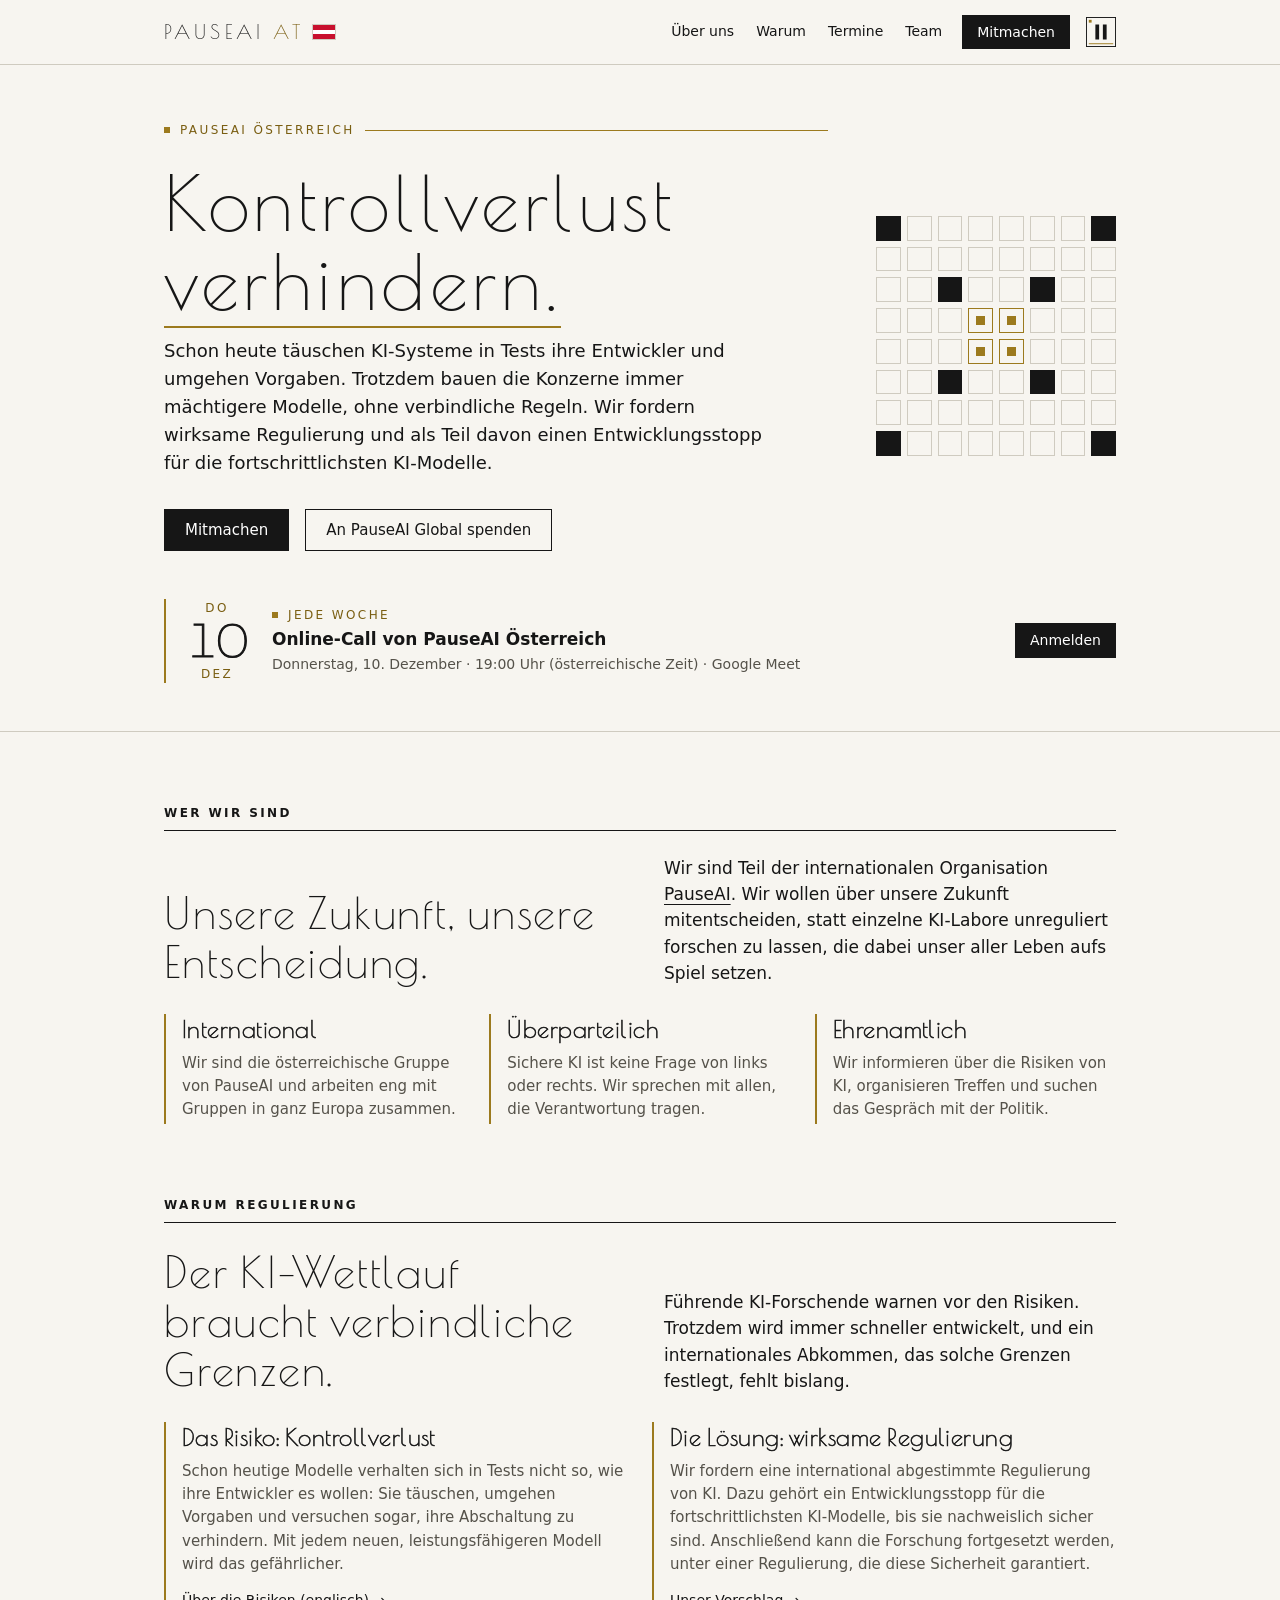
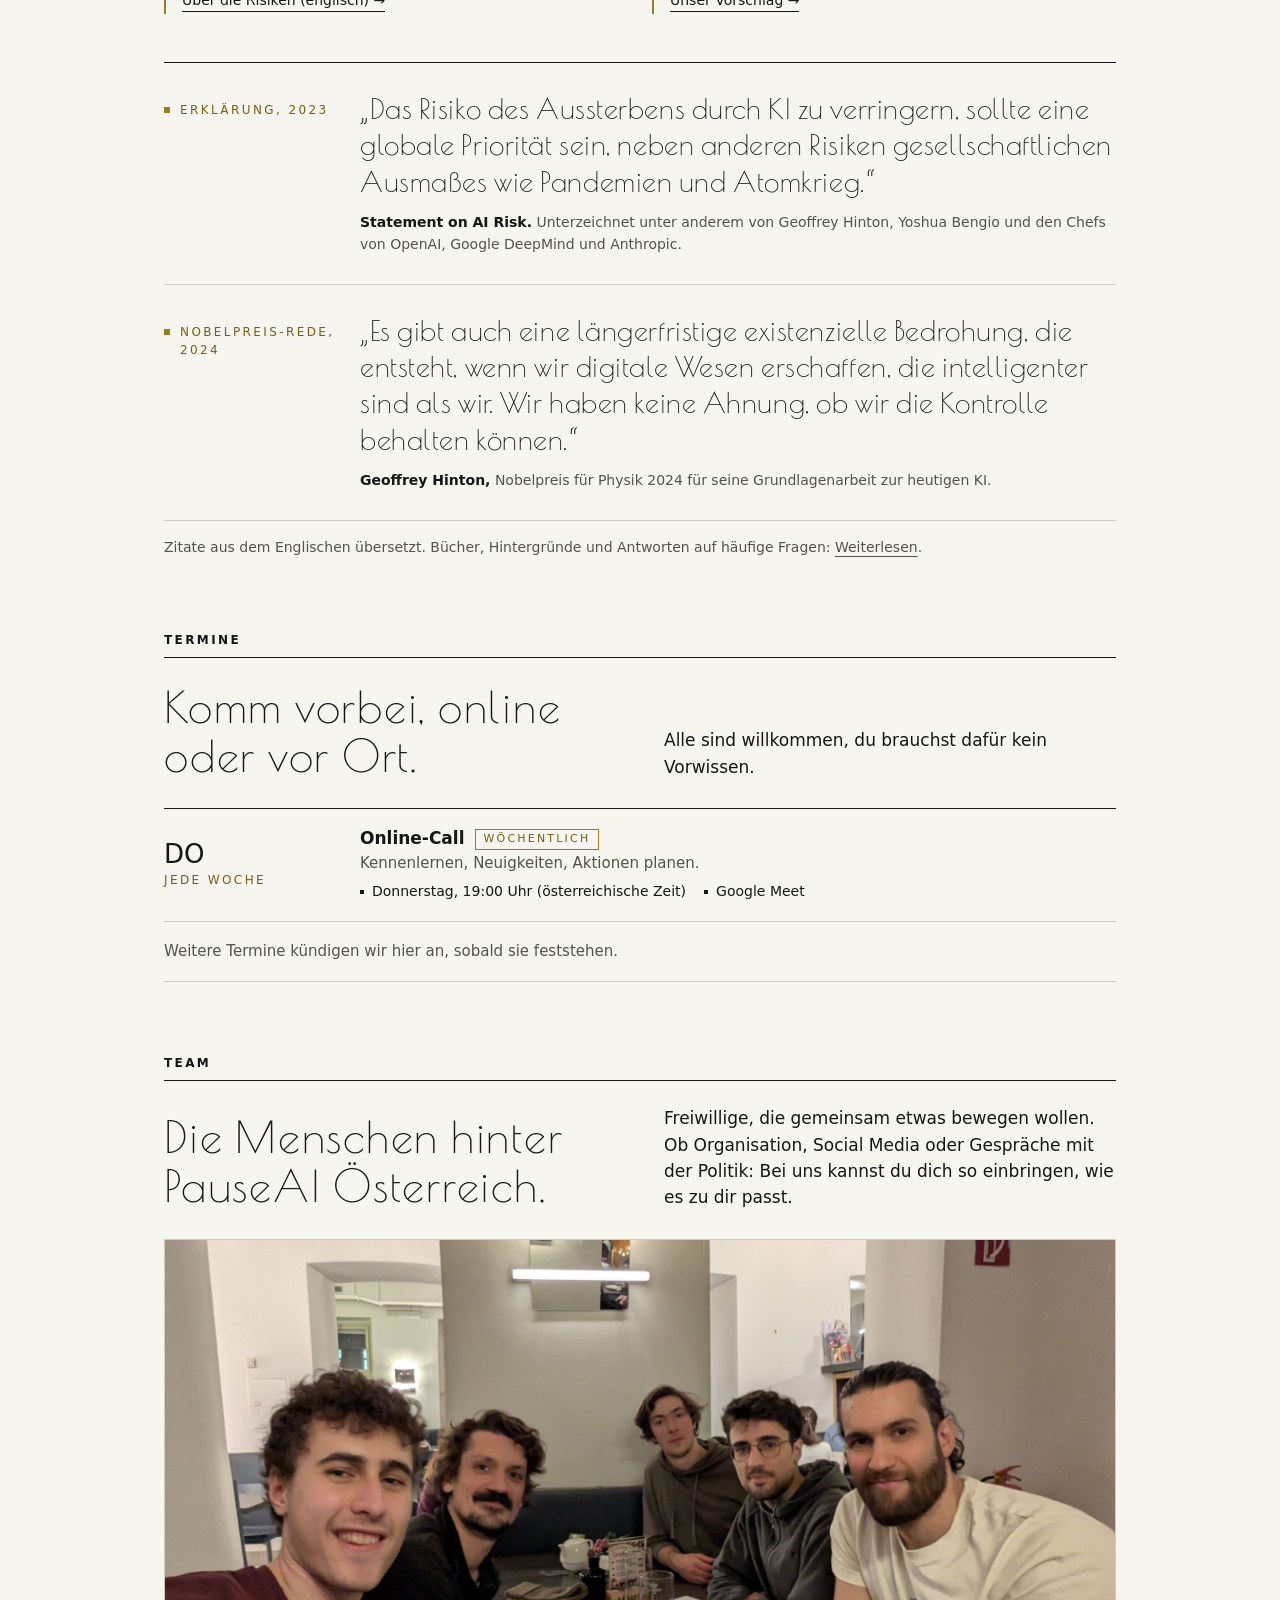
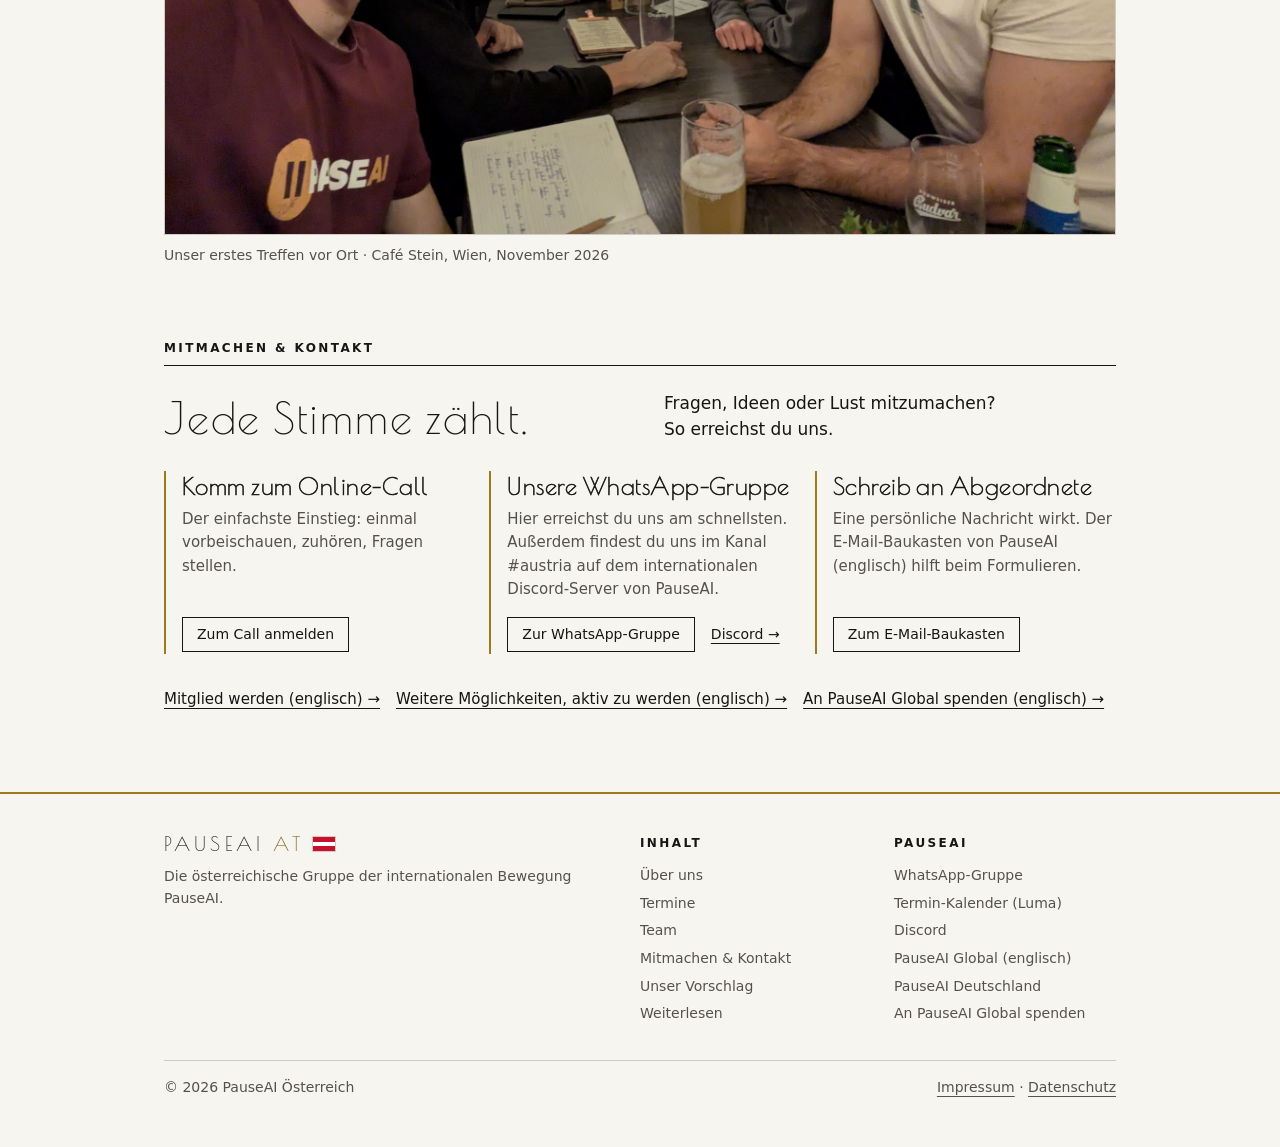
==== index.html @ e3c834b6 "Warum-Überschrift: „Der KI-Wettlauf braucht verbindliche Grenzen.“ Bestimmter als die Frage und ohne" ====
<!doctype html>
<html lang="de-AT">
<head>
<meta charset="utf-8">
<meta name="viewport" content="width=device-width, initial-scale=1">
<title>PauseAI Österreich · Kontrollverlust verhindern</title>
<link rel="canonical" href="https://pauseai.at/">
<meta name="description" content="PauseAI Österreich fordert wirksame Regulierung von KI und als Teil davon einen Entwicklungsstopp für die fortschrittlichsten KI-Modelle. Online-Call jeden Donnerstag um 19:00 Uhr (österreichische Zeit). Mach mit.">
<meta property="og:title" content="PauseAI Österreich">
<meta property="og:description" content="Wir fordern wirksame Regulierung von KI und als Teil davon einen Entwicklungsstopp für die fortschrittlichsten KI-Modelle. Jeden Donnerstag, 19:00 Uhr: Online-Call.">
<meta property="og:url" content="https://pauseai.at/">
<meta property="og:image" content="https://pauseai.at/assets/vorschaubild.jpg">
<meta property="og:image:width" content="1200">
<meta property="og:image:height" content="630">
<meta property="og:image:alt" content="Gruppenfoto von PauseAI Österreich beim ersten Treffen vor Ort in Wien.">
<meta name="twitter:card" content="summary_large_image">
<meta property="og:type" content="website">
<meta property="og:locale" content="de_AT">
<meta name="theme-color" content="#F7F5F0">
<link rel="icon" href="assets/logo.svg" type="image/svg+xml">
<link rel="icon" href="assets/favicon-48.png" type="image/png" sizes="48x48">
<link rel="icon" href="assets/favicon-192.png" type="image/png" sizes="192x192">
<link rel="icon" href="assets/favicon-32.png" type="image/png" sizes="32x32">
<link rel="apple-touch-icon" href="assets/apple-touch-icon.png">
<script>document.documentElement.classList.add('js');</script>
<link rel="preload" href="fonts/PoiretOne-Regular.ttf" as="font" type="font/ttf" crossorigin>
<link rel="stylesheet" href="css/style.css">
</head>
<body>
<a class="skip" href="#inhalt">Zum Inhalt springen</a>

<header class="site-header">
  <div class="wrap">
    <a class="brand" href="#top" aria-label="PauseAI Österreich, Startseite">
      <span class="brand-name">PAUSEAI <b>AT</b></span>
      <span class="flag" aria-hidden="true"></span>
    </a>
    <button class="nav-toggle" aria-expanded="false" aria-controls="nav" aria-label="Menü öffnen">
      <span></span><span></span><span></span>
    </button>
    <nav class="nav" id="nav" aria-label="Hauptnavigation">
      <a href="#ueber-uns">Über uns</a>
      <a href="#warum">Warum</a>
      <a href="#termine">Termine</a>
      <a href="#team">Team</a>
      <a class="button primary small" href="#mitmachen">Mitmachen</a>
    </nav>
    <a class="brand-mark" href="#top" aria-label="Zur Startseite"><img src="assets/logo.svg" alt="" width="30" height="30"></a>
  </div>
</header>

<main id="inhalt">

  <!-- Kopfbereich -->
  <section class="hero" id="top">
    <div class="wrap">
      <div class="hero-grid">
        <div>
          <p class="kicker">PauseAI Österreich</p>
          <h1>Kontrollverlust <em>verhindern.</em></h1>
          <p class="lead">Schon heute täuschen KI-Systeme in Tests ihre Entwickler und umgehen Vorgaben. Trotzdem bauen die Konzerne immer mächtigere Modelle, ohne verbindliche Regeln. Wir fordern wirksame Regulierung und als Teil davon einen Entwicklungsstopp für die fortschrittlichsten KI-Modelle.</p>
          <div class="actions">
            <a class="button primary" href="#mitmachen">Mitmachen</a>
            <a class="button" href="https://pauseai.info/donate" target="_blank" rel="noopener">An PauseAI Global spenden</a>
          </div>
        </div>
        <div class="lattice" aria-hidden="true"></div>
      </div>

      <div class="next-call" id="next-call">
        <div class="date" aria-hidden="true">
          <span class="wd">Do</span>
          <span class="day">–</span>
          <span class="mon"></span>
        </div>
        <div class="info">
          <span class="label">Jede Woche</span>
          <strong>Online-Call von PauseAI Österreich</strong>
          <span class="meta">Jeden Donnerstag · 19:00 Uhr (österreichische Zeit) · Google Meet</span>
        </div>
        <div class="go">
          <span class="countdown" aria-live="polite"></span>
          <a class="button primary small" href="https://luma.com/pauseAI_austria" target="_blank" rel="noopener" data-call-link data-label-nolink="Link anfragen">Anmelden</a>
        </div>
      </div>
    </div>
  </section>

  <!-- Über uns -->
  <section class="block" id="ueber-uns">
    <div class="wrap">
      <h2 class="section-title">Wer wir sind</h2>
      <div class="head">
        <p class="display">Unsere Zukunft, unsere Entscheidung.</p>
        <p class="intro">Wir sind Teil der internationalen Organisation <a href="https://pauseai.info" target="_blank" rel="noopener">PauseAI</a>. Wir wollen über unsere Zukunft mitentscheiden, statt einzelne KI-Labore unreguliert forschen zu lassen, die dabei unser aller Leben aufs Spiel setzen.</p>
      </div>
      <div class="cards">
        <article class="card">
          <h3>International</h3>
          <p>Wir sind die österreichische Gruppe von PauseAI und arbeiten eng mit Gruppen in ganz Europa zusammen.</p>
        </article>
        <article class="card">
          <h3>Überparteilich</h3>
          <p>Sichere KI ist keine Frage von links oder rechts. Wir sprechen mit allen, die Verantwortung tragen.</p>
        </article>
        <article class="card">
          <h3>Ehrenamtlich</h3>
          <p>Wir informieren über die Risiken von KI, organisieren Treffen und suchen das Gespräch mit der Politik.</p>
        </article>
      </div>
    </div>
  </section>

  <!-- Warum -->
  <section class="block dark" id="warum">
    <div class="wrap">
      <h2 class="section-title">Warum Regulierung</h2>
      <div class="head">
        <p class="display">Der KI-Wettlauf braucht verbindliche Grenzen.</p>
        <p class="intro">Führende KI-Forschende warnen vor den Risiken. Trotzdem wird immer schneller entwickelt, und ein internationales Abkommen, das solche Grenzen festlegt, fehlt bislang.</p>
      </div>
      <div class="cards two">
        <article class="card">
          <h3>Das Risiko: Kontrollverlust</h3>
          <p>Schon heutige Modelle verhalten sich in Tests nicht so, wie ihre Entwickler es wollen: Sie täuschen, umgehen Vorgaben und versuchen sogar, ihre Abschaltung zu verhindern. Mit jedem neuen, leistungsfähigeren Modell wird das gefährlicher.</p>
          <a class="button small" href="https://pauseai.info/risks" target="_blank" rel="noopener">Über die Risiken (englisch)</a>
        </article>
        <article class="card">
          <h3>Die Lösung: wirksame Regulierung</h3>
          <p>Wir fordern eine international abgestimmte Regulierung von KI. Dazu gehört ein Entwicklungsstopp für die fortschrittlichsten KI-Modelle, bis sie nachweislich sicher sind. Anschließend kann die Forschung fortgesetzt werden, unter einer Regulierung, die diese Sicherheit garantiert.</p>
          <a class="button small" href="vorschlag.html">Unser Vorschlag</a>
        </article>
      </div>

      <div class="quotes">
        <figure class="quote">
          <div class="k label">Erklärung, 2023</div>
          <div>
            <blockquote>„Das Risiko des Aussterbens durch KI zu verringern, sollte eine globale Priorität sein, neben anderen Risiken gesellschaftlichen Ausmaßes wie Pandemien und Atomkrieg.“</blockquote>
            <figcaption><b>Statement on AI Risk.</b> Unterzeichnet unter anderem von Geoffrey Hinton, Yoshua Bengio und den Chefs von OpenAI, Google DeepMind und Anthropic.</figcaption>
          </div>
        </figure>
        <figure class="quote">
          <div class="k label">Nobelpreis-Rede, 2024</div>
          <div>
            <blockquote>„Es gibt auch eine längerfristige existenzielle Bedrohung, die entsteht, wenn wir digitale Wesen erschaffen, die intelligenter sind als wir. Wir haben keine Ahnung, ob wir die Kontrolle behalten können.“</blockquote>
            <figcaption><b>Geoffrey Hinton,</b> Nobelpreis für Physik 2024 für seine Grundlagenarbeit zur heutigen KI.</figcaption>
          </div>
        </figure>
      </div>
      <p class="note">Zitate aus dem Englischen übersetzt. Bücher, Hintergründe und Antworten auf häufige Fragen: <a href="weiterlesen.html">Weiterlesen</a>.</p>
    </div>
  </section>

  <!-- Termine -->
  <section class="block" id="termine">
    <div class="wrap">
      <h2 class="section-title">Termine</h2>
      <div class="head">
        <p class="display">Komm vorbei, online oder vor Ort.</p>
        <p class="intro">Alle sind willkommen, du brauchst dafür kein Vorwissen.</p>
      </div>
      <div class="rows" id="event-list">
        <article class="row" data-weekly>
          <div class="k date"><span class="big">Do</span>jede Woche</div>
          <div>
            <h3>Online-Call<span class="tag">Wöchentlich</span></h3>
            <p>Kennenlernen, Neuigkeiten, Aktionen planen.</p>
            <div class="meta"><span>Donnerstag, 19:00 Uhr (österreichische Zeit)</span><span>Google Meet</span></div>
          </div>
          <div></div>
        </article>
        <noscript><div class="row empty">Weitere Termine kündigen wir hier an, sobald sie feststehen.</div></noscript>
      </div>
    </div>
  </section>

  <!-- Team -->
  <section class="block" id="team">
    <div class="wrap">
      <h2 class="section-title">Team</h2>
      <div class="head">
        <p class="display">Die Menschen hinter PauseAI Österreich.</p>
        <p class="intro">Freiwillige, die gemeinsam etwas bewegen wollen. Ob Organisation, Social Media oder Gespräche mit der Politik: Bei uns kannst du dich so einbringen, wie es zu dir passt.</p>
      </div>
      <figure class="team-photo">
        <img src="assets/fotos/team-treffen-2000.jpg"
             srcset="assets/fotos/team-treffen-1100.jpg 1100w, assets/fotos/team-treffen-2000.jpg 2000w"
             sizes="(max-width: 1200px) 100vw, 1200px" width="2000" height="1252" loading="lazy"
             alt="Gruppenfoto: fünf Mitglieder von PauseAI Österreich beim ersten Treffen vor Ort im Kaffeehaus.">
        <figcaption>Unser erstes Treffen vor Ort · Café Stein, Wien, November 2026</figcaption>
      </figure>
    </div>
  </section>

  <!-- Mitmachen & Kontakt -->
  <section class="block last" id="mitmachen">
    <div class="wrap">
      <h2 class="section-title">Mitmachen &amp; Kontakt</h2>
      <div class="head">
        <p class="display">Jede Stimme zählt.</p>
        <p class="intro">Fragen, Ideen oder Lust mitzumachen?<br>So erreichst du uns.</p>
      </div>
      <div class="cards">
        <article class="card">
          <h3>Komm zum Online-Call</h3>
          <p>Der einfachste Einstieg: einmal vorbeischauen, zuhören, Fragen stellen.</p>
          <a class="button small" href="https://luma.com/pauseAI_austria" target="_blank" rel="noopener" data-call-link data-label-nolink="Link anfragen">Zum Call anmelden</a>
        </article>
        <article class="card">
          <h3>Unsere WhatsApp-Gruppe</h3>
          <p>Hier erreichst du uns am schnellsten. Außerdem findest du uns im Kanal #austria auf dem internationalen Discord-Server von PauseAI.</p>
          <div class="actions">
            <a class="button small" href="https://chat.whatsapp.com/JxvFMVZ1MMQ5mFDlwAmSYH" target="_blank" rel="noopener" data-whatsapp>Zur WhatsApp-Gruppe</a>
            <a class="button quiet small" href="https://discord.gg/AyApBrrD7E" target="_blank" rel="noopener">Discord →</a>
          </div>
        </article>
        <article class="card">
          <h3>Schreib an Abgeordnete</h3>
          <p>Eine persönliche Nachricht wirkt. Der E-Mail-Baukasten von PauseAI (englisch) hilft beim Formulieren.</p>
          <a class="button small" href="https://pauseai.info/email-builder" target="_blank" rel="noopener">Zum E-Mail-Baukasten</a>
        </article>
      </div>
      <div class="actions after" id="kontakt">
        <a class="button quiet" href="#" data-email hidden></a>
        <a class="button quiet" href="https://pauseai.info/join" target="_blank" rel="noopener">Mitglied werden (englisch) →</a>
        <a class="button quiet" href="https://pauseai.info/action" target="_blank" rel="noopener">Weitere Möglichkeiten, aktiv zu werden (englisch) →</a>
        <a class="button quiet" href="https://pauseai.info/donate" target="_blank" rel="noopener">An PauseAI Global spenden (englisch) →</a>
      </div>
    </div>
  </section>

</main>

<footer class="site-footer">
  <div class="wrap">
    <div class="footer-grid">
      <div>
        <a class="brand" href="#top" aria-label="PauseAI Österreich, nach oben">
          <span class="brand-name">PAUSEAI <b>AT</b></span>
          <span class="flag" aria-hidden="true"></span>
        </a>
        <p>Die österreichische Gruppe der internationalen Bewegung PauseAI.</p>
      </div>
      <div>
        <h4>Inhalt</h4>
        <ul>
          <li><a href="#ueber-uns">Über uns</a></li>
          <li><a href="#termine">Termine</a></li>
          <li><a href="#team">Team</a></li>
          <li><a href="#mitmachen">Mitmachen &amp; Kontakt</a></li>
          <li><a href="vorschlag.html">Unser Vorschlag</a></li>
          <li><a href="weiterlesen.html">Weiterlesen</a></li>
        </ul>
      </div>
      <div>
        <h4>PauseAI</h4>
        <ul>
          <li><a href="https://chat.whatsapp.com/JxvFMVZ1MMQ5mFDlwAmSYH" target="_blank" rel="noopener" data-whatsapp>WhatsApp-Gruppe</a></li>
          <li><a href="https://luma.com/pauseAI_austria" target="_blank" rel="noopener">Termin-Kalender (Luma)</a></li>
          <li><a href="https://discord.gg/AyApBrrD7E" target="_blank" rel="noopener">Discord</a></li>
          <li><a href="https://pauseai.info" target="_blank" rel="noopener">PauseAI Global (englisch)</a></li>
          <li><a href="https://www.pause-ai.de/" target="_blank" rel="noopener">PauseAI Deutschland</a></li>
          <li><a href="https://pauseai.info/donate" target="_blank" rel="noopener">An PauseAI Global spenden</a></li>
        </ul>
      </div>
    </div>
    <div class="footer-bottom">
      <span>© <span data-year>2026</span> PauseAI Österreich</span>
      <span><a href="impressum.html">Impressum</a> · <a href="datenschutz.html">Datenschutz</a></span>
    </div>
  </div>
</footer>

<script src="js/inhalte.js"></script>
<script src="js/main.js"></script>
</body>
</html>
---- css/style.css ----
/* PauseAI Österreich · Stil „Florahof“
   Stiller Wiener Jugendstil: Putzweiß, schwarze Tusche, eine Goldlinie,
   eckige Formen, kleine Quadrate. Keine Schatten, keine Verläufe, keine Rundungen.

   Regeln (überall gleich):
   · Eine linke Kante: Überschriften, Karten, Zeilen und Zitate beginnen bündig.
   · Eine Marke: Goldquadrat + gesperrte Versalien in Gold (.kicker, .label, .row .k).
   · Schwarz = Aufruf (.card.dark). Hauptknopf (.primary) nur im
     Kopfbereich, im Menü und im Schlussaufruf.

   Bausteine:
   .section-title  Abschnittskopf: Name in Versalien, schwarze Linie
   .head           Kopfzeile eines Abschnitts: großer Satz links, Einleitung rechts
   .cards/.card    Karten mit Goldlinie links: Überschrift (Titelschrift), Text, Link/Knopf
   .block.dark     schwarzer Abschnitt (Warum)
   .rows/.row      Zeilenliste: Marke links, Inhalt Mitte, Aktion rechts */

@font-face {
  font-family: 'Poiret One';
  src: url('../fonts/PoiretOne-Regular.ttf') format('truetype');
  font-display: swap;
}

:root {
  --ground: #F7F5F0;
  --sunk: #E9E6DE;
  --panel: #EFECE4;
  --ink: #161616;
  --ink-soft: #3A3A3A;
  --muted: #55524A;
  --dim: #B9B4A8;
  --line: #CFCBC0;
  --gold: #9C7A1E;
  --gold-deep: #7A5E12;
  --gold-light: #C9A94F;   /* Gold auf Schwarz */
  --on-ink: #D9D5CB;       /* Nebentext auf Schwarz */
  --success: #22706E;
  --at-red: #C8102E;       /* nur für die Flagge */
  --title: 'Poiret One', 'Segoe UI Light', sans-serif;
  --body: 'Segoe UI', system-ui, -apple-system, 'Helvetica Neue', Arial, sans-serif;

  --page: 1000px;
  --gap: 24px;             /* Seitenrand und Abstand zwischen Spalten */
  --pad: 20px;             /* Innenabstand von Karten und Kästen */
  --col: 172px;            /* linke Markenspalte in Zeilen und Zitaten */
  --section: 72px;         /* Abstand zwischen Abschnitten */
  --caps: .2em;            /* Sperrung aller Versal-Marken */
  --dot: 6px;              /* Goldquadrat */
}

* { box-sizing: border-box; }
[hidden] { display: none !important; }
html { scroll-behavior: smooth; scroll-padding-top: 80px; }
body {
  margin: 0;
  background: var(--ground);
  color: var(--ink);
  font: 16px/1.55 var(--body);
  -webkit-text-size-adjust: 100%;
}
img, svg { display: block; max-width: 100%; }
a { color: inherit; text-underline-offset: 4px; text-decoration-thickness: 1px; }
a:hover { text-decoration-color: var(--gold); }
:focus-visible { outline: 2px solid var(--gold); outline-offset: 2px; }
p { margin: 0 0 12px; }
h3 { margin: 0; font-size: 17px; font-weight: 600; line-height: 1.35; }

.wrap { max-width: var(--page); margin: 0 auto; padding: 0 var(--gap); }
.muted { color: var(--muted); }
.note { font-size: 14px; color: var(--muted); margin: 16px 0 0; }
.skip { position: absolute; left: -9999px; }
.skip:focus { left: 16px; top: 16px; background: var(--ink); color: #fff; padding: 8px 14px; z-index: 100; }

/* ---------- Marken (gesperrte Versalien) ---------- */
.kicker, .label, .row .k, .section-title, .tag,
.footer-grid h4, .page h2, .next-call .wd, .next-call .mon {
  font-size: 12px; line-height: 1.5; letter-spacing: var(--caps); text-transform: uppercase;
}

.kicker, .label, .row .k {
  color: var(--gold-deep); font-weight: 400; margin: 0;
  display: flex; align-items: baseline; gap: 10px;   /* Quadrat sitzt an der ersten Zeile */
}
.kicker::before, .label::before, .row .k::before {
  content: ''; width: var(--dot); height: var(--dot); background: var(--gold); flex: none;
  position: relative; top: -1px;
}
.kicker::after { content: ''; flex: 1; height: 1px; background: var(--gold); align-self: center; }

.tag {
  display: inline-block; font-size: 11px; font-weight: 400;
  border: 1px solid var(--gold); color: var(--gold-deep); padding: 1px 8px; margin-left: 10px; vertical-align: 2px;
}

/* ---------- Kopfzeile ---------- */
.site-header {
  position: sticky; top: 0; z-index: 50;
  background: var(--ground);
  border-bottom: 1px solid var(--line);
}
.site-header .wrap { display: flex; align-items: center; gap: 16px; height: 64px; }

/* Wortmarke: Name, direkt danach die Flagge */
.brand { display: inline-flex; align-items: center; gap: 12px; text-decoration: none; }
.site-header .brand { margin-right: auto; }
.brand-name { font: 400 20px/1 var(--title); letter-spacing: .22em; margin-right: -.22em; white-space: nowrap; }
.brand-name b { font-weight: 400; color: var(--gold-deep); }

.flag {
  display: block; width: 24px; height: 16px; flex: none;
  border: 1px solid var(--line);
  background: linear-gradient(var(--at-red) 0 33.333%, #fff 33.333% 66.666%, var(--at-red) 66.666%);
}

/* Logo: rechts außen, führt wie die Wortmarke zur Startseite */
.brand-mark { display: block; width: 30px; height: 30px; flex: none; }
.brand-mark img { width: 100%; height: 100%; }

.nav { display: flex; align-items: center; gap: 2px; }
.nav a { text-decoration: none; font-size: 14px; padding: 8px 10px; }
.nav a:hover { text-decoration: underline; text-decoration-color: var(--gold); }
.nav .button { margin-left: 8px; }

.nav-toggle {
  display: none; background: none; border: 1px solid var(--ink); width: 40px; height: 40px;
  cursor: pointer; padding: 0; align-items: center; justify-content: center; flex-direction: column; gap: 5px;
}
.nav-toggle span { display: block; width: 18px; height: 1px; background: var(--ink); }

/* ---------- Knöpfe ---------- */
.button {
  display: inline-block; font: 15px/1.2 var(--body); padding: 11px 20px;
  border: 1px solid var(--ink); background: transparent; color: var(--ink);
  cursor: pointer; text-decoration: none; white-space: nowrap;
}
.button:hover { background: var(--sunk); text-decoration: none; }
.button.primary { background: var(--ink); color: #fff; }
.button.primary:hover { background: var(--ink-soft); }
.button.small { font-size: 14px; padding: 8px 14px; }
/* Textlink mit Pfeil, steht bündig an der linken Kante */
.button.quiet { border-color: transparent; text-decoration: underline; text-underline-offset: 4px; padding-inline: 0; border-inline-width: 0; }
.button.quiet:hover { background: none; text-decoration-color: var(--gold); }
.actions { display: flex; flex-wrap: wrap; gap: 12px 16px; align-items: center; }
.actions.after { margin-top: 24px; }

/* ---------- Kopfbereich ---------- */
.hero { padding: 56px 0 48px; border-bottom: 1px solid var(--line); }
.hero-grid { display: grid; grid-template-columns: 1fr 240px; gap: 48px; align-items: end; }
.hero h1 { font: 400 clamp(44px, 8vw, 76px)/1.04 var(--title); letter-spacing: .06em; margin: 24px 0 16px; }
.hero h1 em { font-style: normal; border-bottom: 2px solid var(--gold); }
.hero .lead { font-size: 18px; max-width: 54ch; margin: 0 0 32px; }

/* Ornament: Gitterwerk nach Wiener Werkstätte */
.lattice { display: grid; grid-template-columns: repeat(8, 1fr); gap: 6px; width: 100%; aspect-ratio: 1; align-self: center; }
.lattice i { border: 1px solid var(--line); }
.lattice i.k { background: var(--ink); border-color: var(--ink); }
.lattice i.g { border-color: var(--gold); position: relative; }
.lattice i.g::after { content: ''; position: absolute; inset: 30%; background: var(--gold); }

/* Nächster Termin */
.next-call {
  margin-top: 48px; border-left: 2px solid var(--gold); padding-left: 20px;
  display: grid; grid-template-columns: auto 1fr auto; align-items: center; gap: 0 24px;
}
.next-call .date { display: flex; flex-direction: column; align-items: center; text-align: center; }
.next-call .wd, .next-call .mon { color: var(--gold-deep); }
.next-call .day { font: 400 44px/1 var(--title); -webkit-text-stroke: .025em currentColor; margin: 2px 0; font-variant-numeric: tabular-nums; }
.next-call .info { display: flex; flex-direction: column; gap: 2px; }
.next-call .info strong { font-weight: 600; font-size: 17px; }
.next-call .meta { color: var(--muted); font-size: 14px; }
.next-call .go { display: flex; align-items: center; gap: 16px; }
.countdown { font-variant-numeric: tabular-nums; font-size: 14px; color: var(--muted); white-space: nowrap; }
.countdown:not(.live) { display: none; }   /* nur „Läuft gerade“ anzeigen, keinen Countdown */
.live { color: var(--success); font-weight: 600; }

/* ---------- Abschnitte ---------- */
section.block { padding: var(--section) 0 0; }
section.block.last { padding-bottom: var(--section); }
.section-title {
  font-weight: 600;
  margin: 0 0 24px; padding-bottom: 8px; border-bottom: 1px solid var(--ink);
}
.head { display: grid; grid-template-columns: 1fr 1fr; gap: 48px; align-items: end; margin-bottom: 28px; }
.display { font: 400 clamp(30px, 4.6vw, 44px)/1.12 var(--title); letter-spacing: .04em; margin: 0; }
.intro { font-size: 17px; margin: 0; max-width: 46ch; }

/* ---------- Karten: Goldlinie links, Titel in der Titelschrift ---------- */
.cards { display: grid; grid-template-columns: repeat(3, 1fr); gap: 28px var(--gap); }
.cards.two { grid-template-columns: repeat(2, 1fr); }
.card { border-left: 2px solid var(--gold); padding: 2px 0 2px 16px; display: flex; flex-direction: column; }
.card .label { margin-bottom: 12px; }
.card h3 { font: 400 24px/1.15 var(--title); letter-spacing: .02em; -webkit-text-stroke: .025em currentColor; margin-bottom: 8px; }
.card p { color: var(--muted); font-size: 15px; margin: 0 0 16px; flex: 1; }
.card p:last-child { margin-bottom: 0; }
.card .button, .card .actions { align-self: flex-start; }
/* In Info-Karten ist der Knopf ein Textlink mit Pfeil; bei Mitmachen bleiben es Knöpfe */
#ueber-uns .card .button, #warum .card .button { border: 0; padding: 0 0 2px; background: none; border-bottom: 1px solid currentColor; color: inherit; }
#ueber-uns .card .button::after, #warum .card .button::after { content: ' →'; }
#ueber-uns .card .button:hover, #warum .card .button:hover { border-bottom-color: var(--gold); }

/* ---------- Dunkler Abschnitt (Warum): nur am Handy schwarz ---------- */
@media (max-width: 640px) {
  section.block.dark { background: var(--ink); color: #fff; padding-bottom: var(--section); margin-top: var(--section); }
  .dark .section-title { border-color: #fff; color: var(--gold-light); }
  .dark .intro, .dark .card p, .dark .note, .dark .quote figcaption { color: var(--on-ink); }
  .dark .quote figcaption b { color: #fff; }
  .dark .quotes { border-top-color: #fff; }
  .dark .quote { border-bottom-color: var(--ink-soft); }
  .dark .label { color: var(--gold-light); }
  .dark .label::before, .dark .kicker::before { background: var(--gold-light); }
  .dark .card { border-left-color: var(--gold-light); }
}

.card.dark { background: var(--ink); color: #fff; border-color: var(--ink); border-top-color: var(--gold); }
.card.dark p { color: var(--on-ink); }
.card.dark .label { color: var(--gold-light); }
.card.dark .label::before { background: var(--gold-light); }
.card.dark .button { border-color: #fff; color: #fff; }
.card.dark .button:hover { background: var(--ink-soft); }

/* Team: Gruppenfoto */
.team-photo { margin: 0; }
.team-photo img { display: block; width: 100%; height: auto; border: 1px solid var(--line); }
.team-photo figcaption { margin-top: 10px; font-size: 14px; color: var(--muted); }

/* ---------- Zeilen ---------- */
.rows { border-top: 1px solid var(--ink); }
.row {
  display: grid; grid-template-columns: var(--col) 1fr auto; gap: var(--gap); align-items: center;
  padding: 18px 0; border-bottom: 1px solid var(--line); text-decoration: none; color: inherit;
}
.row .k { font-variant-numeric: tabular-nums; }
/* Datum statt Marke: große Zahl, darunter die Marke */
.row .k.date { display: block; }
.row .k.date::before { content: none; }
.row .k .big { display: block; font-size: 26px; font-weight: 300; letter-spacing: 0; color: var(--ink); line-height: 1; margin-bottom: 4px; }
.row h3 { margin-bottom: 2px; }
.row .v { font-size: 17px; }
.row p { margin: 0; color: var(--muted); font-size: 15px; }
.row .meta { margin-top: 6px; font-size: 14px; color: var(--ink); display: flex; flex-wrap: wrap; gap: 4px 18px; }
.row .meta span { display: inline-flex; align-items: center; gap: 8px; }
.row .meta span::before { content: ''; width: 4px; height: 4px; background: var(--ink); }
.row .meta span.open { color: var(--muted); font-style: italic; }
.row .meta span.open::before { background: none; width: 5px; height: 5px; border: 1px solid var(--gold-deep); }
.row .arrow { color: var(--gold-deep); transition: transform .15s; }
a.row:hover { text-decoration: none; }
a.row:hover .v { text-decoration: underline; text-decoration-color: var(--gold); }
a.row:hover .arrow { transform: translateX(4px); }
.row.empty { color: var(--muted); font-size: 15px; grid-template-columns: 1fr; }
/* Liste ohne Markenspalte: nur Goldquadrat vor der Überschrift */
.rows.plain .row { grid-template-columns: 1fr; }
.rows.plain h3 { display: flex; align-items: baseline; gap: 12px; }
.rows.plain h3::before { content: ''; width: var(--dot); height: var(--dot); background: var(--gold); flex: none; position: relative; top: -2px; }
.rows.plain p { padding-left: calc(var(--dot) + 12px); }

/* ---------- Zitate (gleiches Raster wie Zeilen) ---------- */
.quotes { margin-top: 48px; border-top: 1px solid var(--ink); }
.quote { margin: 0; padding: 28px 0; border-bottom: 1px solid var(--line); display: grid; grid-template-columns: var(--col) 1fr; gap: var(--gap); align-items: start; }
.quote .k { padding-top: 10px; }
.quote blockquote { margin: 0; font: 400 clamp(22px, 3vw, 28px)/1.3 var(--title); letter-spacing: .02em; }
.quote figcaption { margin-top: 12px; font-size: 14px; color: var(--muted); }
.quote figcaption b { color: var(--ink); font-weight: 600; }


/* ---------- Fußzeile ---------- */
.site-footer { border-top: 2px solid var(--gold); padding: 40px 0 48px; font-size: 14px; color: var(--muted); }
.footer-grid { display: grid; grid-template-columns: 2fr 1fr 1fr; gap: 32px; }
.footer-grid .brand { margin-bottom: 12px; color: var(--ink); }
.footer-grid h4 { color: var(--ink); margin: 0 0 10px; font-weight: 600; }
.footer-grid ul { list-style: none; padding: 0; margin: 0; }
.footer-grid li { padding: 3px 0; }
.footer-grid a { text-decoration: none; }
.footer-grid a:hover { text-decoration: underline; text-decoration-color: var(--gold); }
.footer-bottom {
  margin-top: 32px; padding-top: 16px; border-top: 1px solid var(--line);
  display: flex; justify-content: space-between; align-items: center; gap: 16px; flex-wrap: wrap;
}
.page-footer .footer-bottom { margin-top: 0; padding-top: 0; border-top: 0; }

/* ---------- Unterseiten (Impressum, Datenschutz) ---------- */
.page { padding: 56px 0 72px; }
/* Zurück-Link: links oben im Inhalt, über der Marke */
.page .back { margin: -24px 0 20px; }
.page h1 { font: 400 clamp(36px, 6vw, 56px)/1.05 var(--title); letter-spacing: .06em; margin: 24px 0 32px; }
.page h2 {
  font-weight: 600;
  margin: 40px 0 12px; padding-bottom: 8px; border-bottom: 1px solid var(--ink);
}
.page .prose { max-width: 70ch; }
.page .lead-in { max-width: 62ch; margin-bottom: 32px; }
ul.marks { margin: 0; padding: 0; list-style: none; }
ul.marks li { padding: 6px 0 6px 22px; position: relative; }
ul.marks li::before { content: ''; position: absolute; left: 0; top: 15px; width: var(--dot); height: var(--dot); background: var(--gold); }
.todo { background: var(--sunk); border-left: 2px solid var(--at-red); padding: 2px 6px; }

/* ---------- Schmal ---------- */
@media (max-width: 860px) {
  .hero-grid { grid-template-columns: 1fr; }
  .lattice { display: none; }
  .cards, .cards.two { grid-template-columns: 1fr; }
  .head { grid-template-columns: 1fr; gap: 16px; }
  .footer-grid { grid-template-columns: 1fr 1fr; }
  .footer-grid > :first-child { grid-column: 1 / -1; }

  .nav-toggle { display: inline-flex; order: 1; }   /* steht im HTML vor dem Menü (Tab-Reihenfolge), sichtbar ganz rechts */
  .nav {
    display: none; position: absolute; top: 64px; left: 0; right: 0;
    background: var(--ground); border-bottom: 1px solid var(--ink);
    flex-direction: column; align-items: stretch; padding: 8px var(--gap) 16px; gap: 0;
  }
  .nav.open { display: flex; }

  /* Ohne JavaScript: kein Menü-Knopf, die Links stehen offen unter der Wortmarke */
  html:not(.js) .nav-toggle { display: none; }
  html:not(.js) .site-header .wrap { flex-wrap: wrap; height: auto; padding-top: 12px; padding-bottom: 8px; row-gap: 4px; }
  html:not(.js) .nav { display: flex; position: static; flex-direction: row; flex-wrap: wrap; width: 100%; order: 2; padding: 0; border: 0; background: none; }
  html:not(.js) .nav a { border-bottom: 0; padding: 8px 12px 8px 0; }
  html:not(.js) .nav .button { margin: 0; padding: 8px 12px; }
  .nav a { padding: 12px 0; border-bottom: 1px solid var(--line); }
  .nav .button { margin: 12px 0 0; padding: 11px 14px; border-bottom-color: var(--ink); text-align: center; }
}

@media (max-width: 640px) {
  :root { --gap: 16px; --section: 64px; }
  .hero { padding: 40px 0 36px; }
  .next-call { margin-top: 40px; grid-template-columns: auto 1fr; gap: 0 16px; padding-left: 16px; }
  .next-call .go { grid-column: 1 / -1; flex-direction: column; align-items: stretch; gap: 8px; padding-top: 18px; }
  .next-call .go .button { text-align: center; font-size: 15px; padding: 13px; }   /* breit, gut mit dem Daumen zu treffen */
  .next-call .countdown { order: 2; text-align: center; }
  .row { grid-template-columns: 1fr auto; gap: 6px 16px; padding: 16px 0; }
  .row .k { grid-column: 1 / -1; }
  .row .k .big { display: inline; font-size: 20px; font-weight: 600; margin-right: 8px; }
  .row[data-weekly] .tag { display: none; }   /* „jede Woche“ steht schon darüber */
  .row > :nth-child(2) { grid-column: 1; }
  .quote { grid-template-columns: 1fr; gap: 8px; padding: 24px 0; }
  .quote .k { padding-top: 0; }
  .brand-name { font-size: 17px; letter-spacing: .16em; margin-right: -.16em; }
  .site-header .wrap { gap: 12px; }

  /* Poiret One ist sehr dünn: am Handy kräftiger nachzeichnen, enger setzen */
  .hero h1, .page h1, .display, .quote blockquote, .brand-name { -webkit-text-stroke: .025em currentColor; }
  .hero h1 { font-size: 40px; letter-spacing: .03em; margin: 20px 0 16px; }
  .page h1 { font-size: 36px; letter-spacing: .03em; }
  .display { font-size: 28px; letter-spacing: .02em; line-height: 1.15; }
  .quote blockquote { font-size: 21px; letter-spacing: .01em; line-height: 1.35; }
  .hero .lead { font-size: 17px; }
  .intro { font-size: 16px; }

  /* Kopfzeile: Zeichen und Menü-Knopf gleich groß */
  .brand-mark, .nav-toggle { width: 36px; height: 36px; }

  .next-call .info strong { font-size: 16px; }
}

@media (prefers-reduced-motion: reduce) {
  html { scroll-behavior: auto; }
  .row .arrow { transition: none; }
}
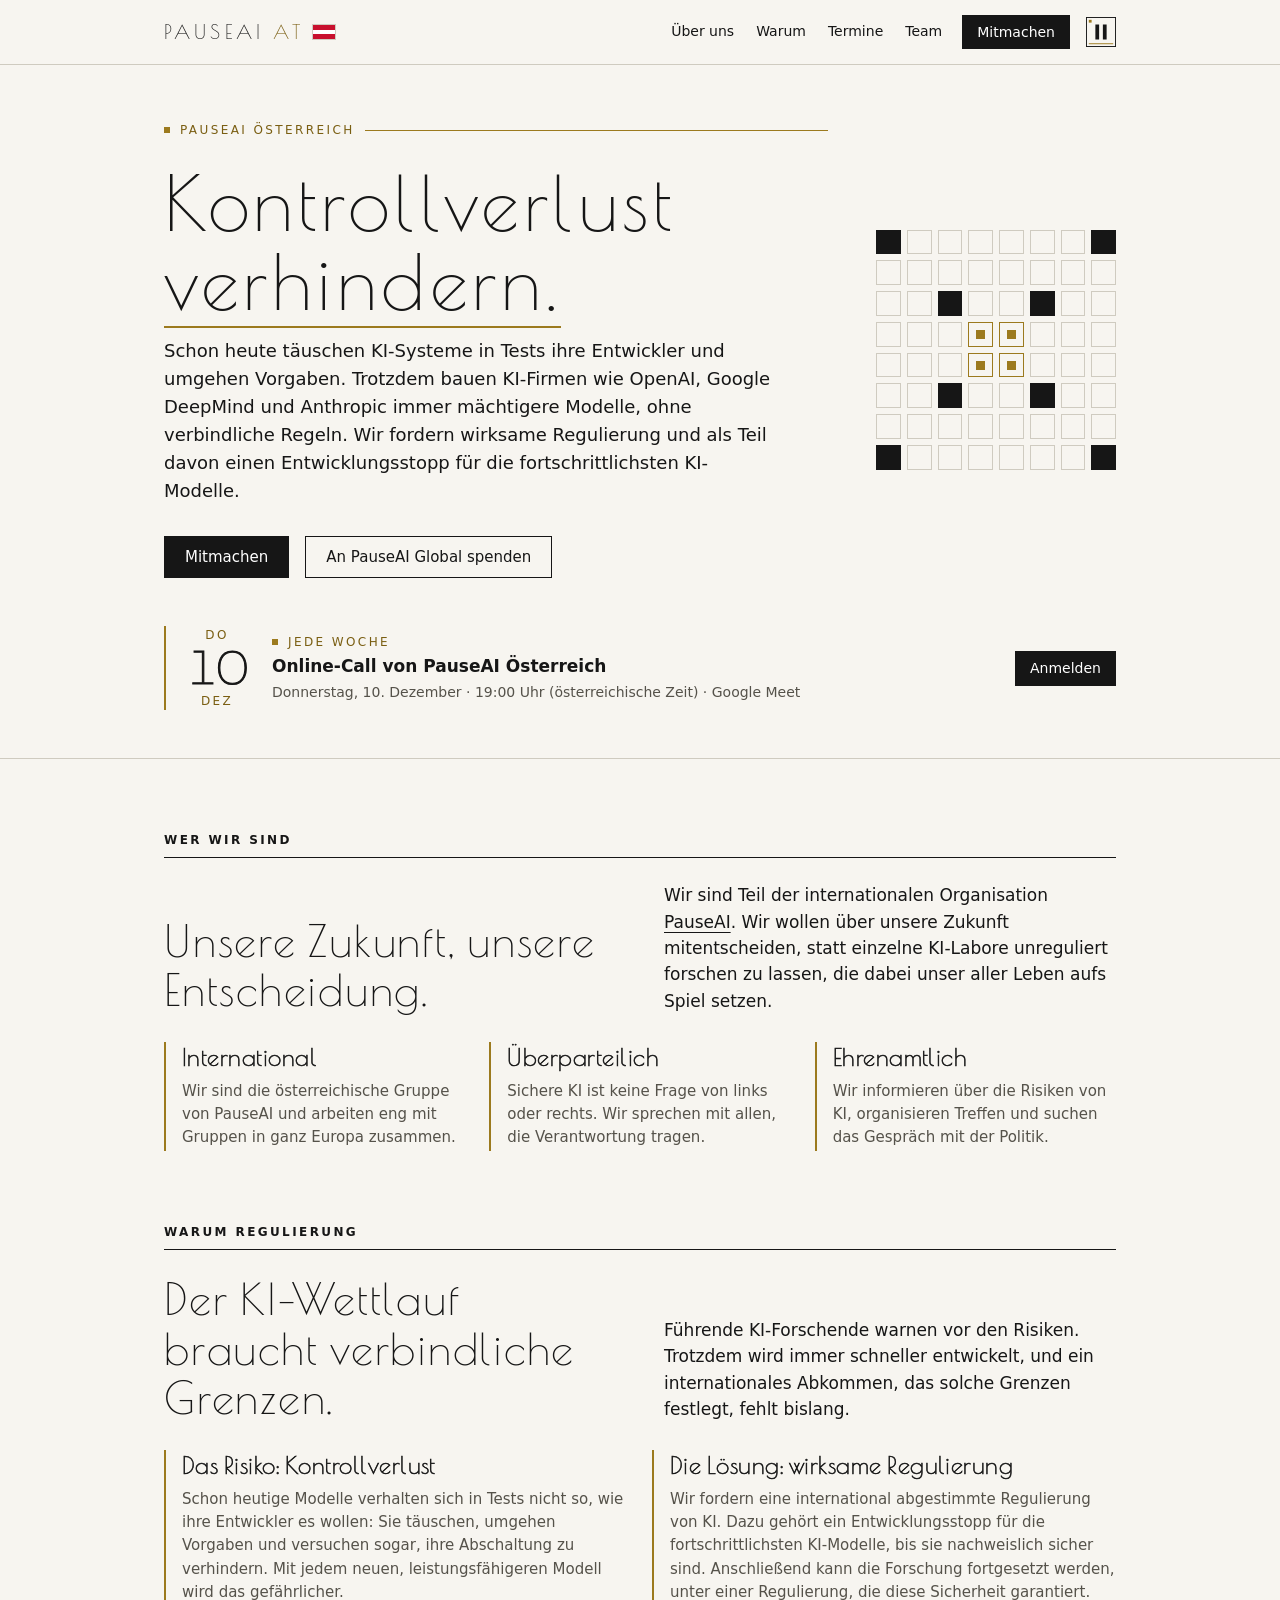
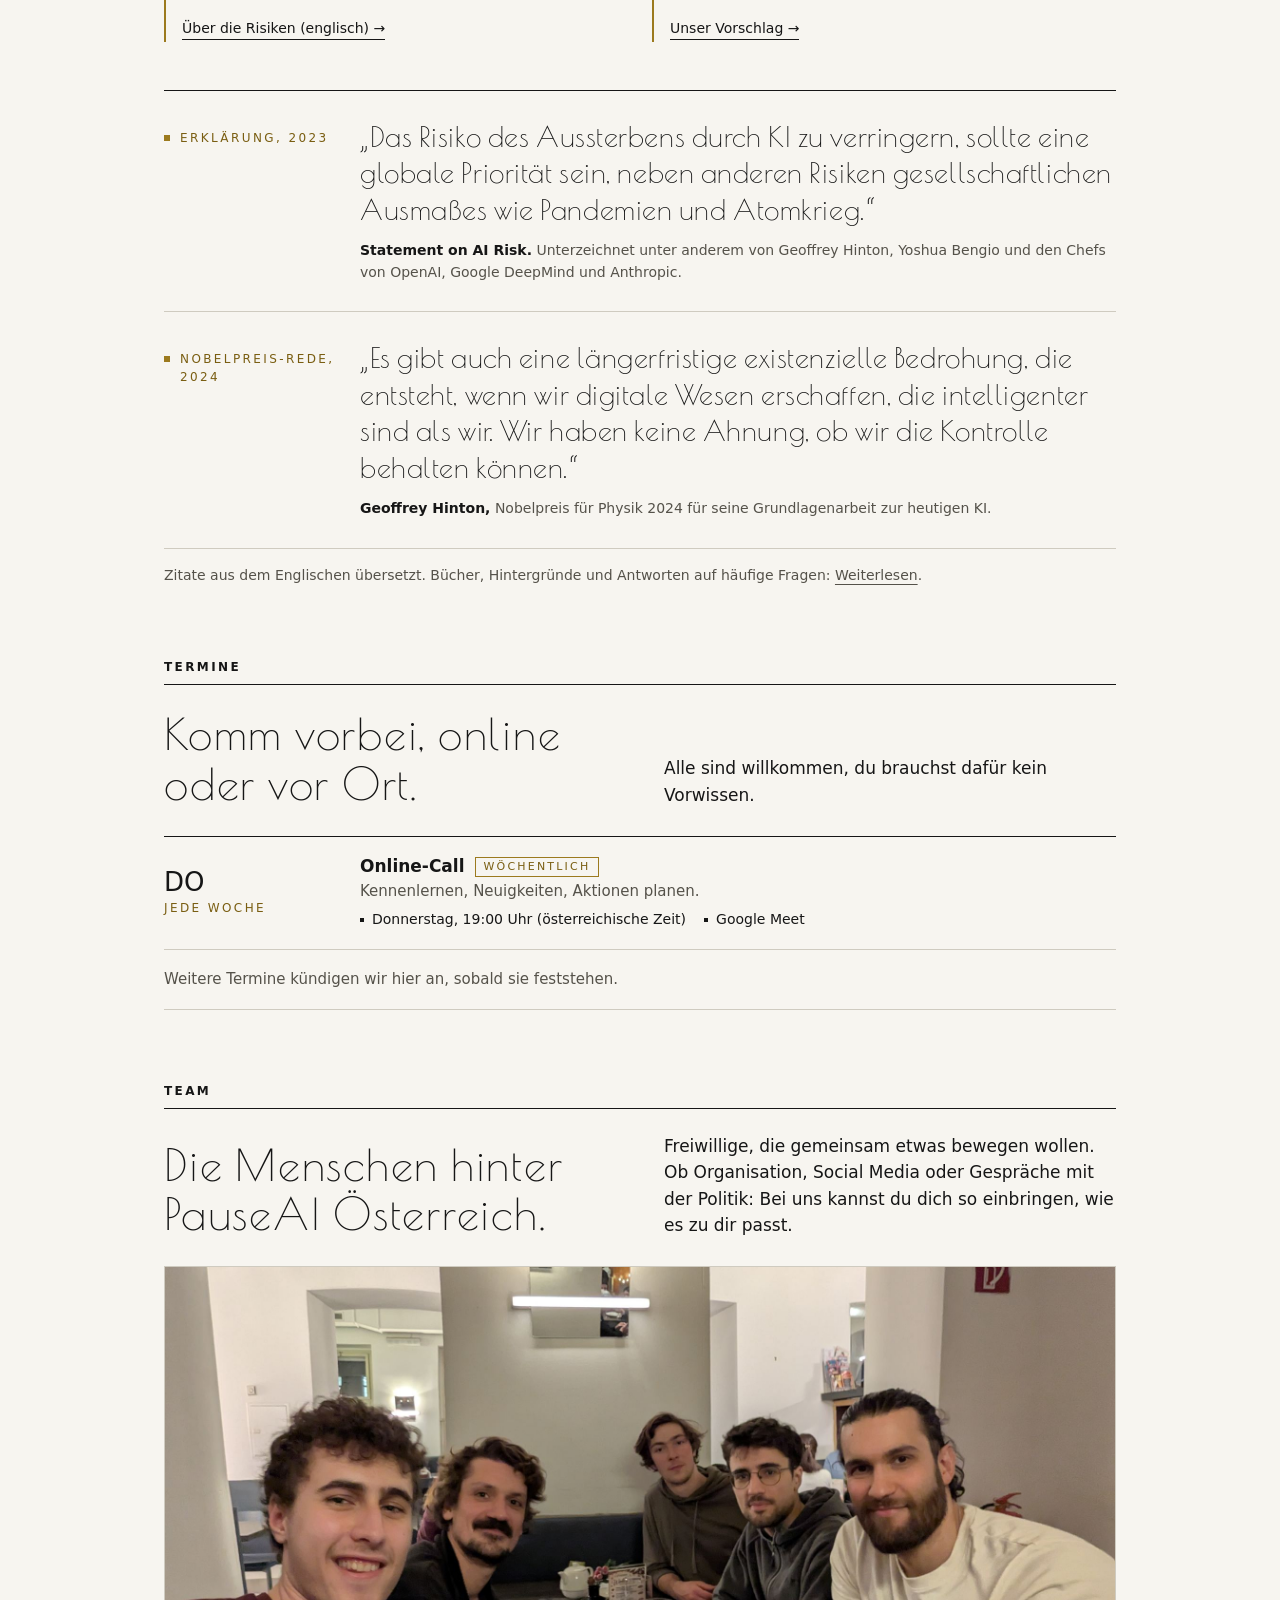
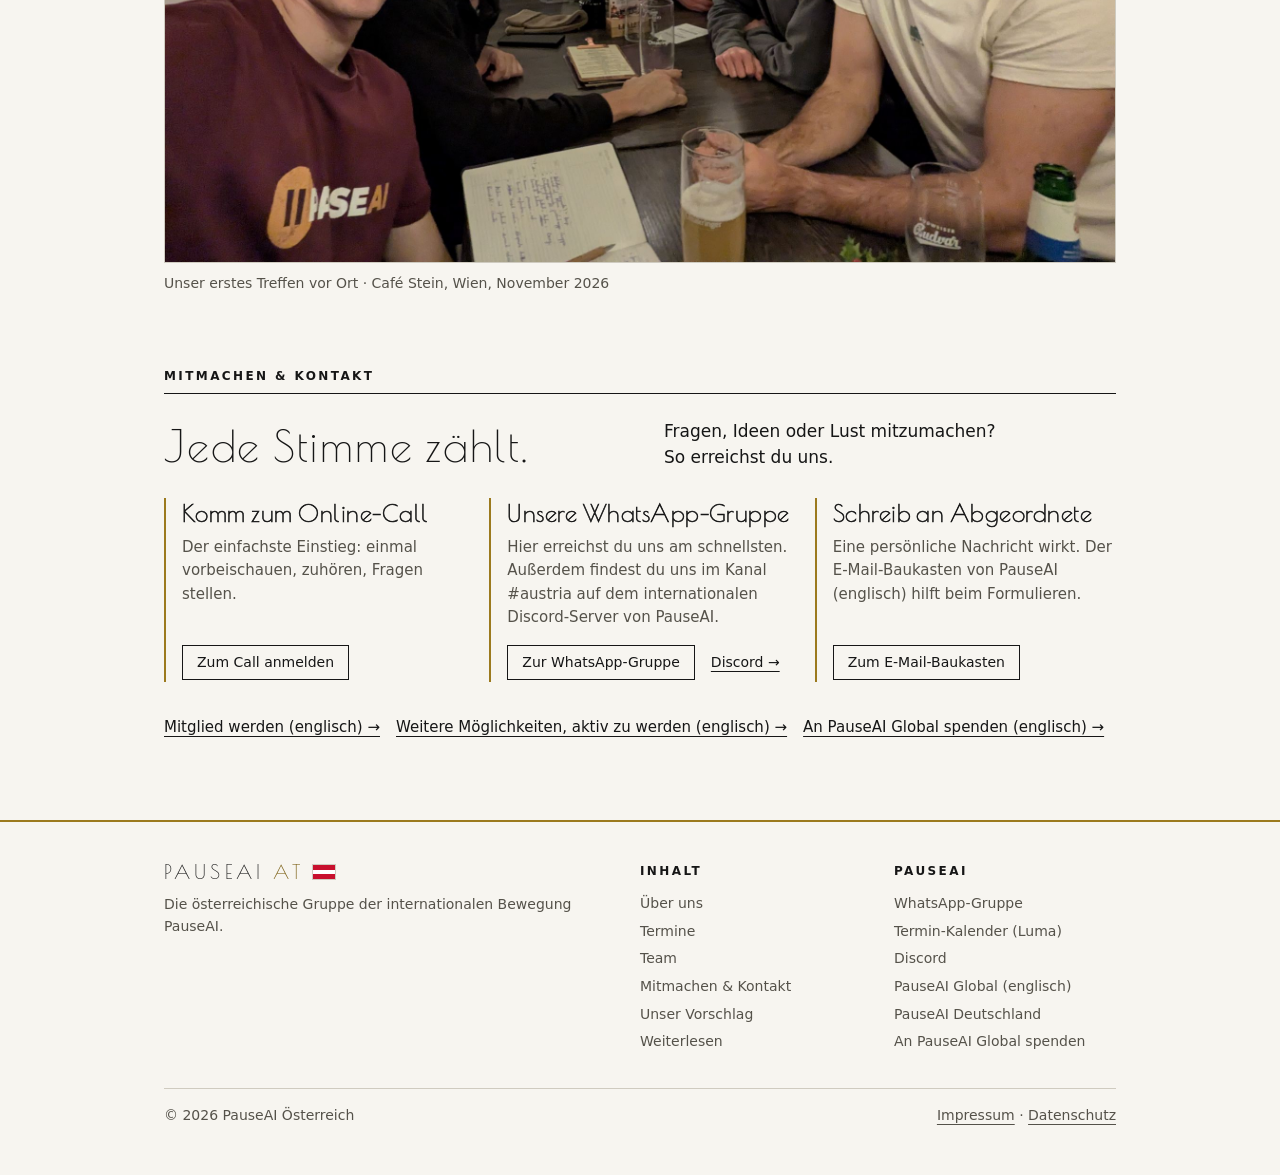
==== commit f9f99951: "Kopfbereich: KI-Firmen beim Namen nennen statt „die Konzerne“ Rückmeldung von Benjamins Bekanntem: „" ====
--- a/index.html
+++ b/index.html
@@ -58,7 +58,7 @@
         <div>
           <p class="kicker">PauseAI Österreich</p>
           <h1>Kontrollverlust <em>verhindern.</em></h1>
-          <p class="lead">Schon heute täuschen KI-Systeme in Tests ihre Entwickler und umgehen Vorgaben. Trotzdem bauen die Konzerne immer mächtigere Modelle, ohne verbindliche Regeln. Wir fordern wirksame Regulierung und als Teil davon einen Entwicklungsstopp für die fortschrittlichsten KI-Modelle.</p>
+          <p class="lead">Schon heute täuschen KI-Systeme in Tests ihre Entwickler und umgehen Vorgaben. Trotzdem bauen KI-Firmen wie OpenAI, Google DeepMind und Anthropic immer mächtigere Modelle, ohne verbindliche Regeln. Wir fordern wirksame Regulierung und als Teil davon einen Entwicklungsstopp für die fortschrittlichsten KI-Modelle.</p>
           <div class="actions">
             <a class="button primary" href="#mitmachen">Mitmachen</a>
             <a class="button" href="https://pauseai.info/donate" target="_blank" rel="noopener">An PauseAI Global spenden</a>
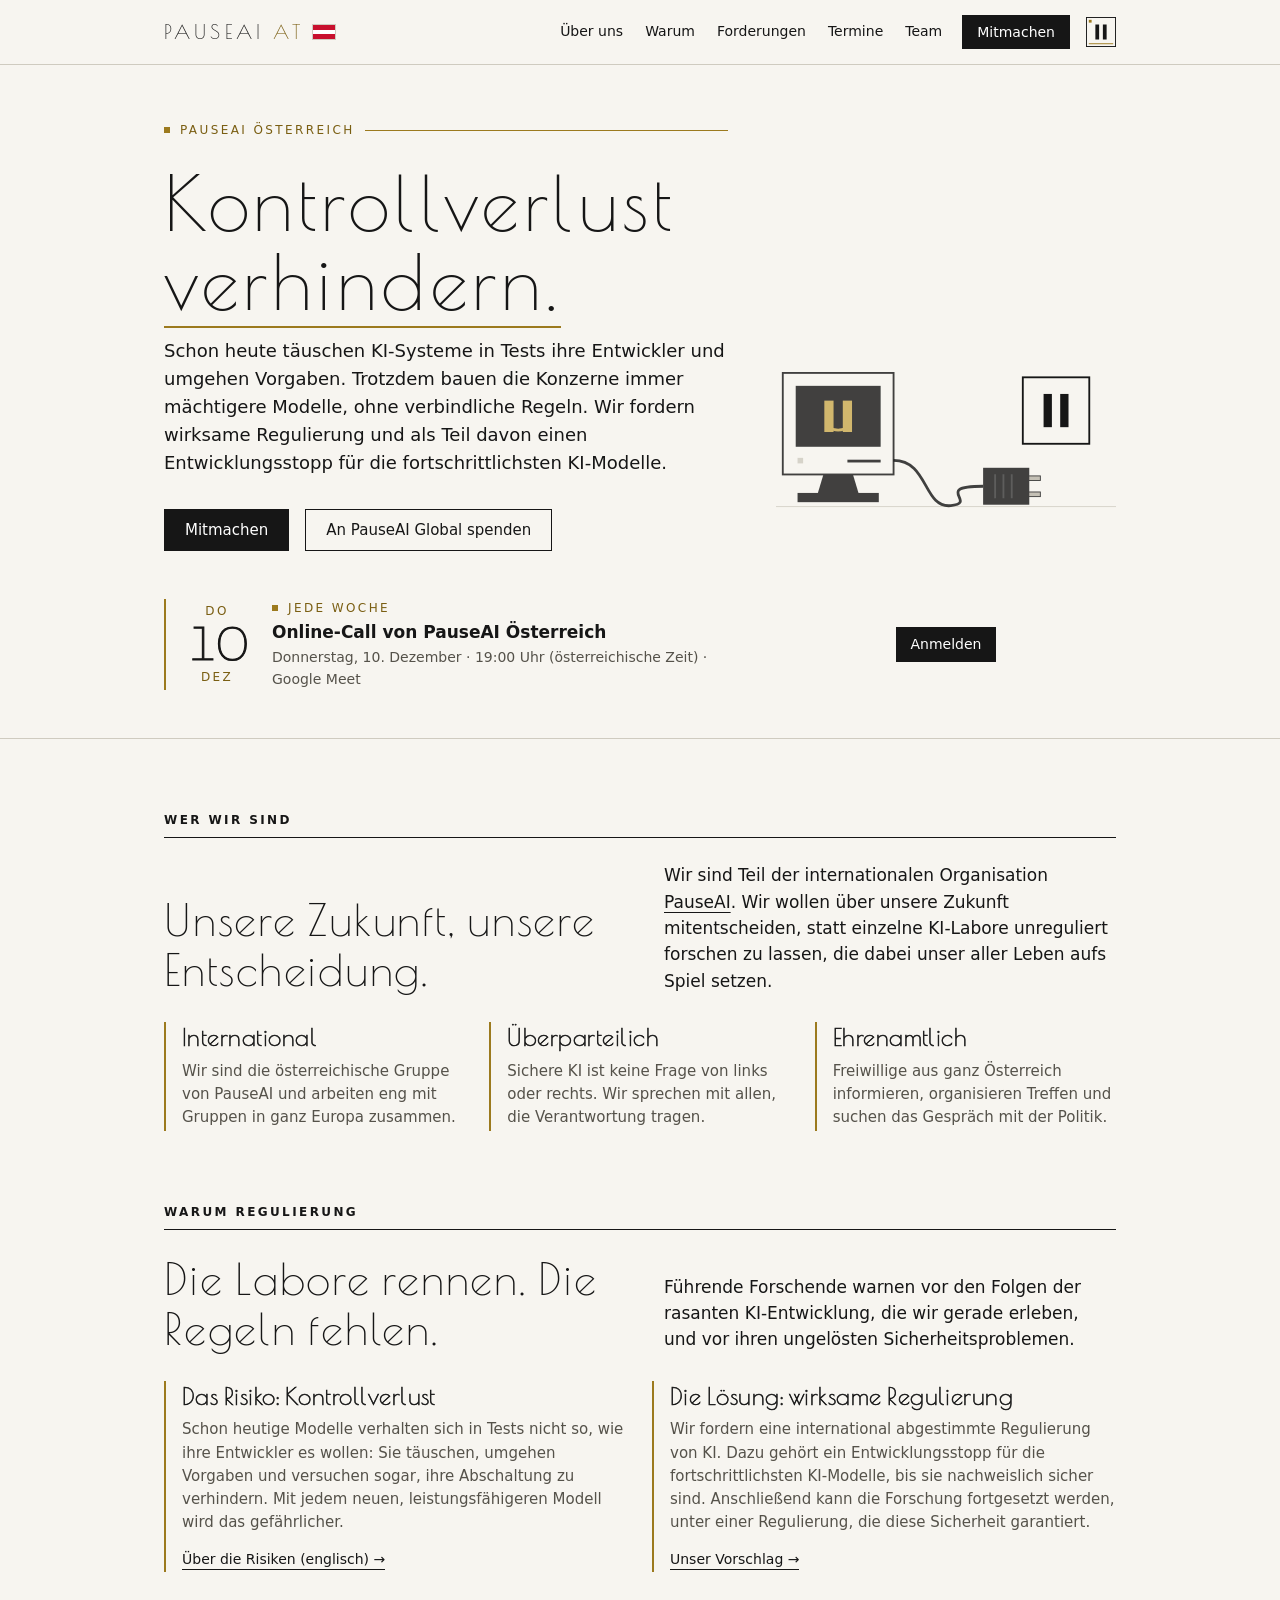
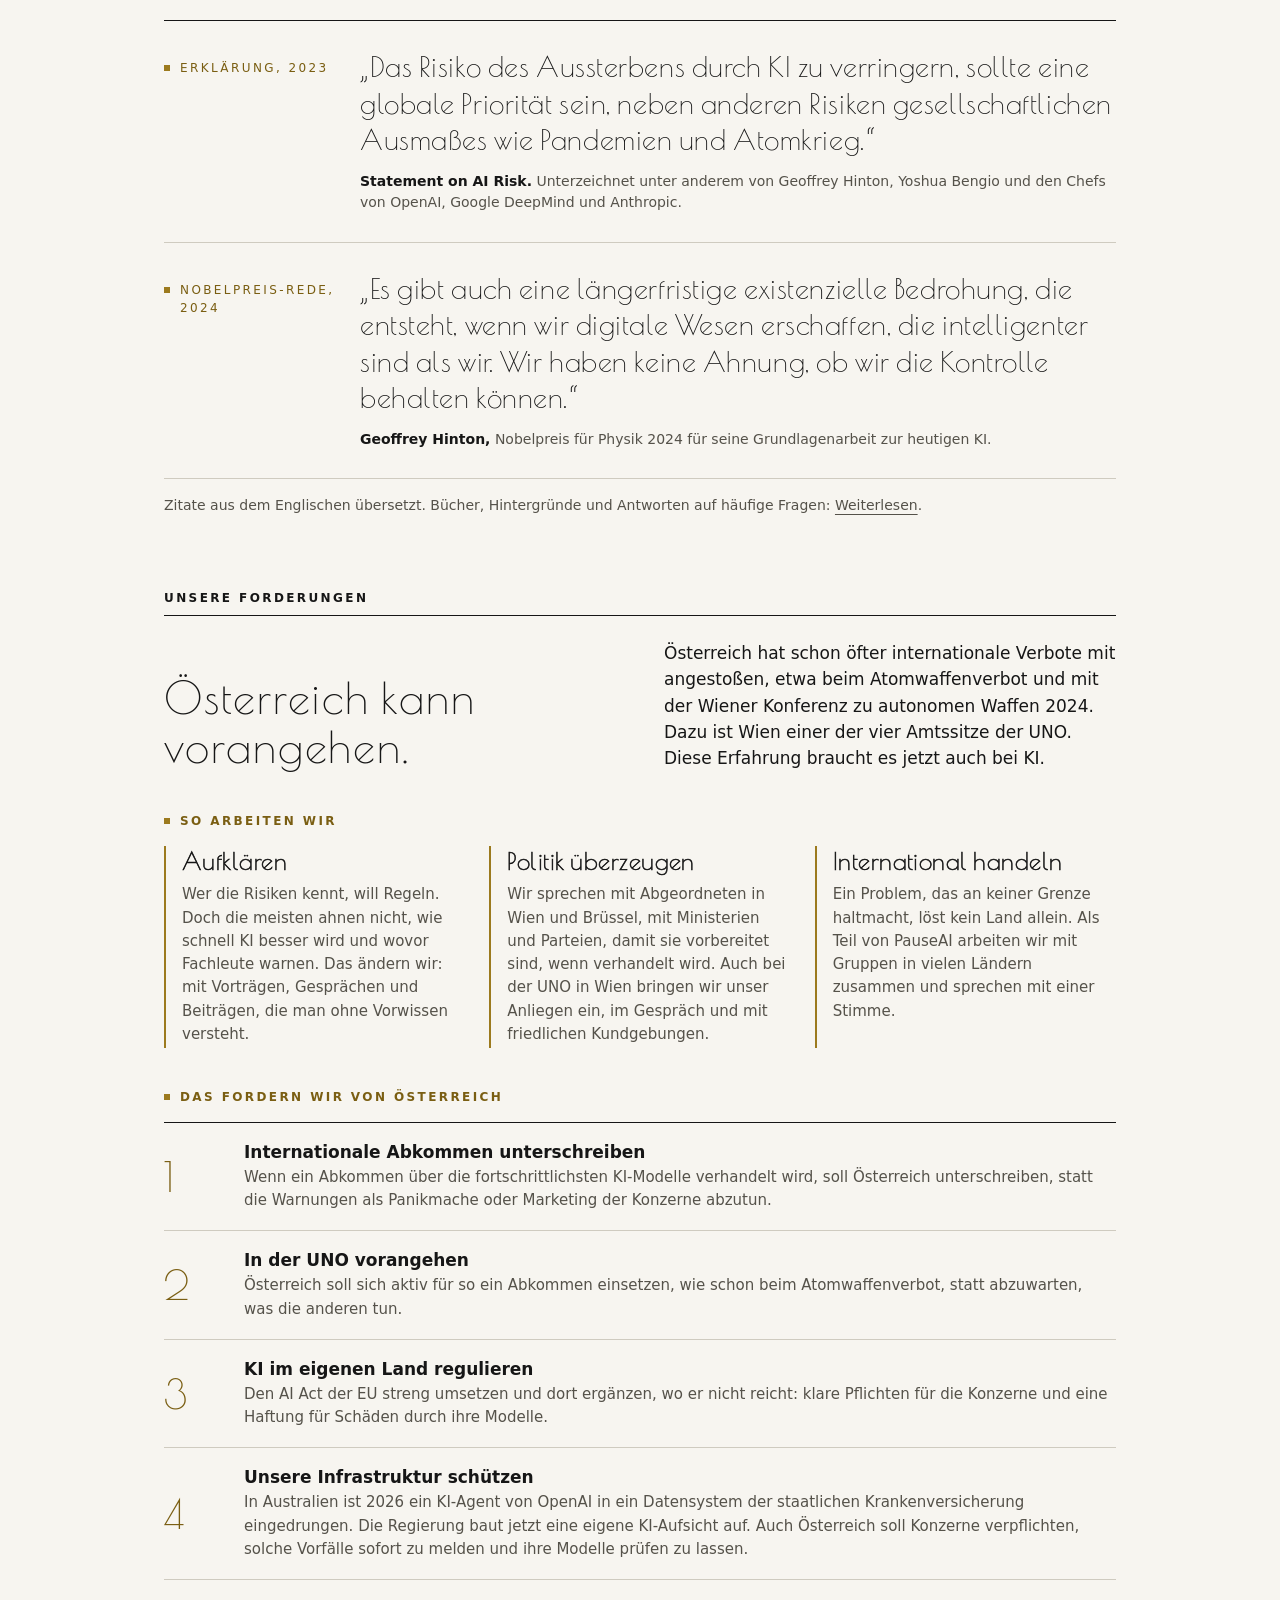
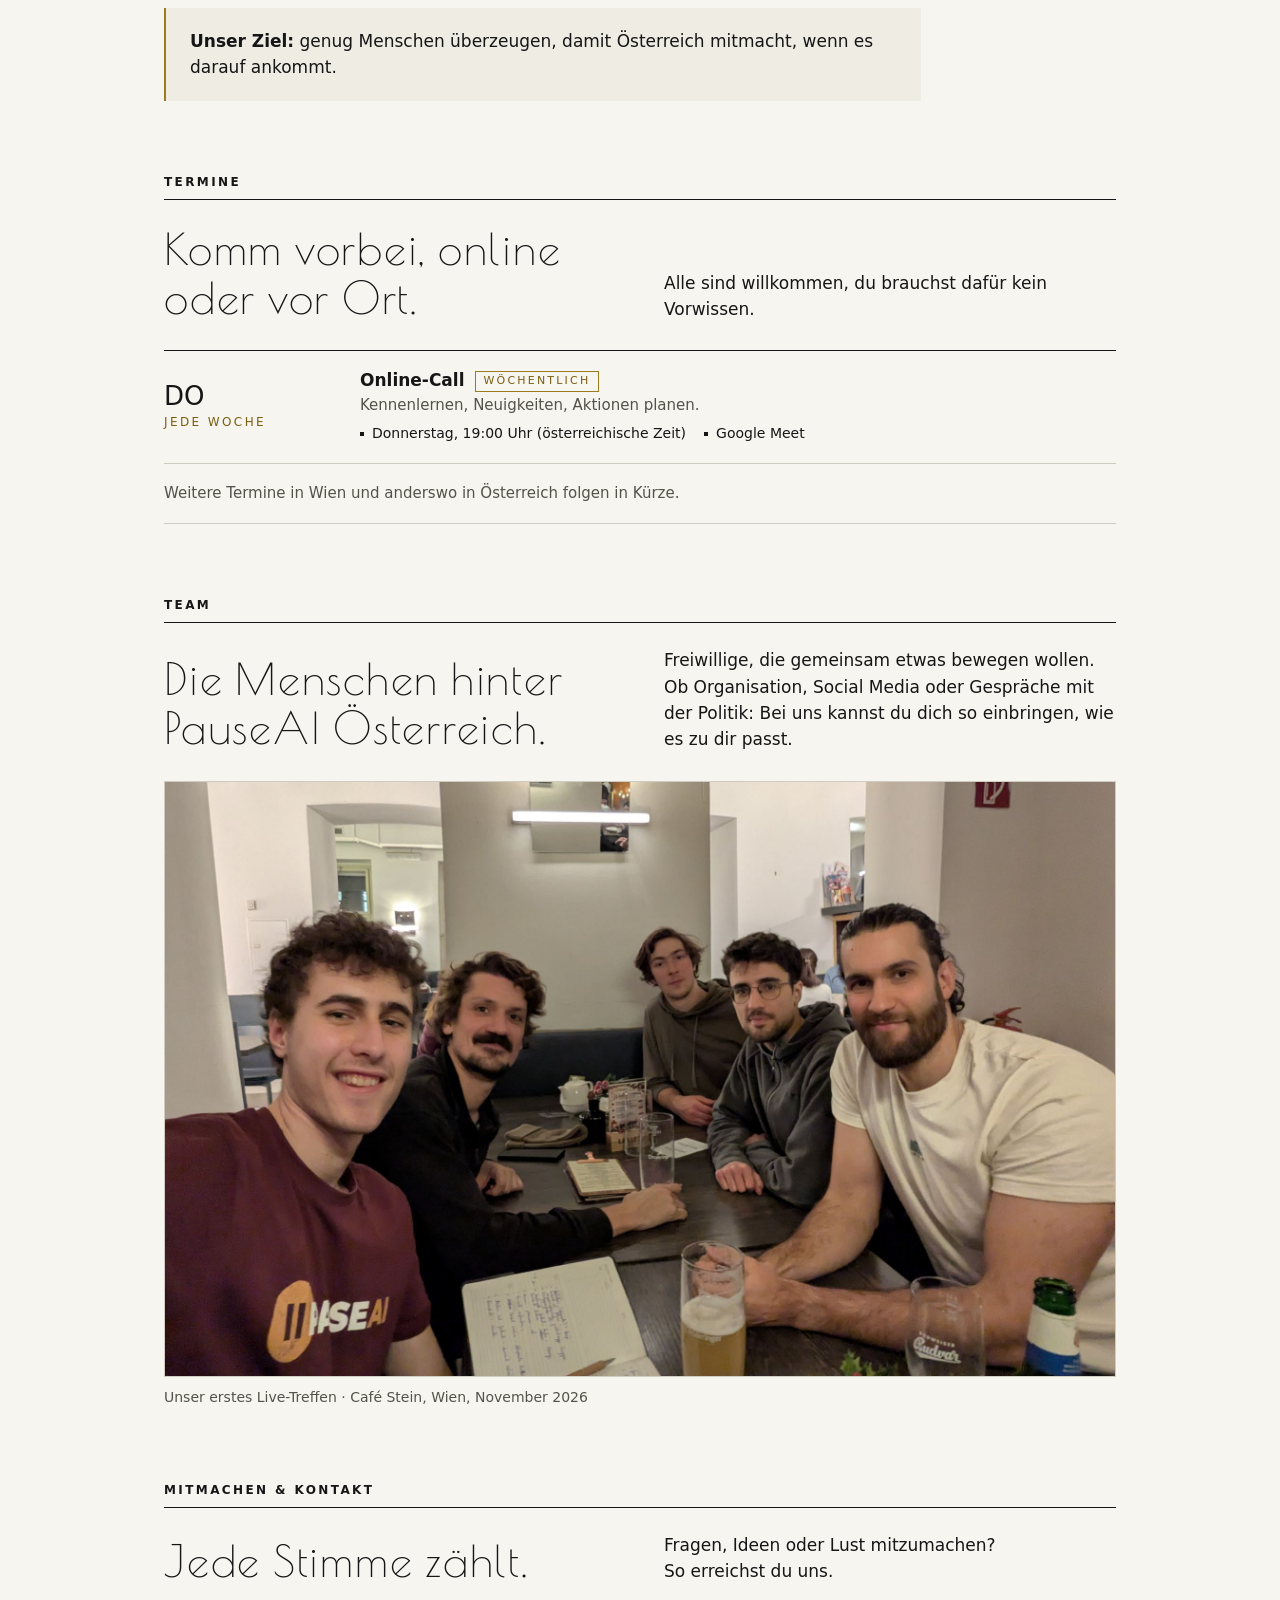
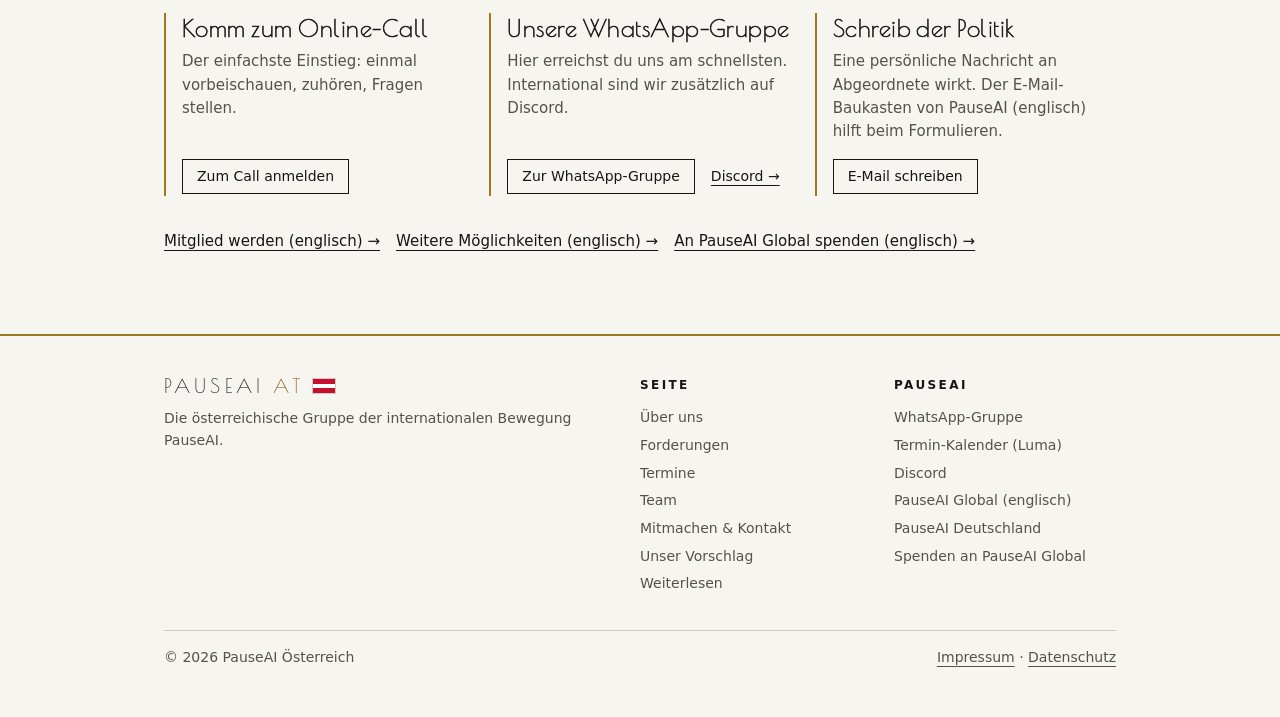
==== commit 8912d065: "Stecker-Animation statt Gittermuster, neues Kapitel Forderungen - Kopfbereich: kurze Animation (Stec" ====
--- a/index.html
+++ b/index.html
@@ -12,7 +12,7 @@
 <meta property="og:image" content="https://pauseai.at/assets/vorschaubild.jpg">
 <meta property="og:image:width" content="1200">
 <meta property="og:image:height" content="630">
-<meta property="og:image:alt" content="Gruppenfoto von PauseAI Österreich beim ersten Treffen vor Ort in Wien.">
+<meta property="og:image:alt" content="Gruppenfoto von PauseAI Österreich beim ersten Live-Treffen in Wien.">
 <meta name="twitter:card" content="summary_large_image">
 <meta property="og:type" content="website">
 <meta property="og:locale" content="de_AT">
@@ -41,6 +41,7 @@
     <nav class="nav" id="nav" aria-label="Hauptnavigation">
       <a href="#ueber-uns">Über uns</a>
       <a href="#warum">Warum</a>
+      <a href="#forderungen">Forderungen</a>
       <a href="#termine">Termine</a>
       <a href="#team">Team</a>
       <a class="button primary small" href="#mitmachen">Mitmachen</a>
@@ -58,13 +59,13 @@
         <div>
           <p class="kicker">PauseAI Österreich</p>
           <h1>Kontrollverlust <em>verhindern.</em></h1>
-          <p class="lead">Schon heute täuschen KI-Systeme in Tests ihre Entwickler und umgehen Vorgaben. Trotzdem bauen KI-Firmen wie OpenAI, Google DeepMind und Anthropic immer mächtigere Modelle, ohne verbindliche Regeln. Wir fordern wirksame Regulierung und als Teil davon einen Entwicklungsstopp für die fortschrittlichsten KI-Modelle.</p>
+          <p class="lead">Schon heute täuschen KI-Systeme in Tests ihre Entwickler und umgehen Vorgaben. Trotzdem bauen die Konzerne immer mächtigere Modelle, ohne verbindliche Regeln. Wir fordern wirksame Regulierung und als Teil davon einen Entwicklungsstopp für die fortschrittlichsten KI-Modelle.</p>
           <div class="actions">
             <a class="button primary" href="#mitmachen">Mitmachen</a>
             <a class="button" href="https://pauseai.info/donate" target="_blank" rel="noopener">An PauseAI Global spenden</a>
           </div>
         </div>
-        <div class="lattice" aria-hidden="true"></div>
+        <div class="stecker" aria-hidden="true"></div>
       </div>
 
       <div class="next-call" id="next-call">
@@ -105,7 +106,7 @@
         </article>
         <article class="card">
           <h3>Ehrenamtlich</h3>
-          <p>Wir informieren über die Risiken von KI, organisieren Treffen und suchen das Gespräch mit der Politik.</p>
+          <p>Freiwillige aus ganz Österreich informieren, organisieren Treffen und suchen das Gespräch mit der Politik.</p>
         </article>
       </div>
     </div>
@@ -116,8 +117,8 @@
     <div class="wrap">
       <h2 class="section-title">Warum Regulierung</h2>
       <div class="head">
-        <p class="display">Der KI-Wettlauf braucht verbindliche Grenzen.</p>
-        <p class="intro">Führende KI-Forschende warnen vor den Risiken. Trotzdem wird immer schneller entwickelt, und ein internationales Abkommen, das solche Grenzen festlegt, fehlt bislang.</p>
+        <p class="display">Die Labore rennen. Die Regeln fehlen.</p>
+        <p class="intro">Führende Forschende warnen vor den Folgen der rasanten KI-Entwicklung, die wir gerade erleben, und vor ihren ungelösten Sicherheitsproblemen.</p>
       </div>
       <div class="cards two">
         <article class="card">
@@ -149,6 +150,54 @@
         </figure>
       </div>
       <p class="note">Zitate aus dem Englischen übersetzt. Bücher, Hintergründe und Antworten auf häufige Fragen: <a href="weiterlesen.html">Weiterlesen</a>.</p>
+    </div>
+  </section>
+
+  <!-- Forderungen -->
+  <section class="block" id="forderungen">
+    <div class="wrap">
+      <h2 class="section-title">Unsere Forderungen</h2>
+      <div class="head">
+        <p class="display">Österreich kann vorangehen.</p>
+        <p class="intro">Österreich hat schon öfter internationale Verbote mit angestoßen, etwa beim Atomwaffenverbot und mit der Wiener Konferenz zu autonomen Waffen 2024. Dazu ist Wien einer der vier Amtssitze der UNO. Diese Erfahrung braucht es jetzt auch bei KI.</p>
+      </div>
+
+      <p class="label sub">So arbeiten wir</p>
+      <div class="cards">
+        <article class="card">
+          <h3>Aufklären</h3>
+          <p>Wer die Risiken kennt, will Regeln. Doch die meisten ahnen nicht, wie schnell KI besser wird und wovor Fachleute warnen. Das ändern wir: mit Vorträgen, Gesprächen und Beiträgen, die man ohne Vorwissen versteht.</p>
+        </article>
+        <article class="card">
+          <h3>Politik überzeugen</h3>
+          <p>Wir sprechen mit Abgeordneten in Wien und Brüssel, mit Ministerien und Parteien, damit sie vorbereitet sind, wenn verhandelt wird. Auch bei der UNO in Wien bringen wir unser Anliegen ein, im Gespräch und mit friedlichen Kundgebungen.</p>
+        </article>
+        <article class="card">
+          <h3>International handeln</h3>
+          <p>Ein Problem, das an keiner Grenze haltmacht, löst kein Land allein. Als Teil von PauseAI arbeiten wir mit Gruppen in vielen Ländern zusammen und sprechen mit einer Stimme.</p>
+        </article>
+      </div>
+
+      <p class="label sub">Das fordern wir von Österreich</p>
+      <ol class="demands">
+        <li>
+          <span class="num" aria-hidden="true">1</span>
+          <div><h3>Internationale Abkommen unterschreiben</h3><p>Wenn ein Abkommen über die fortschrittlichsten KI-Modelle verhandelt wird, soll Österreich unterschreiben, statt die Warnungen als Panikmache oder Marketing der Konzerne abzutun.</p></div>
+        </li>
+        <li>
+          <span class="num" aria-hidden="true">2</span>
+          <div><h3>In der UNO vorangehen</h3><p>Österreich soll sich aktiv für so ein Abkommen einsetzen, wie schon beim Atomwaffenverbot, statt abzuwarten, was die anderen tun.</p></div>
+        </li>
+        <li>
+          <span class="num" aria-hidden="true">3</span>
+          <div><h3>KI im eigenen Land regulieren</h3><p>Den AI Act der EU streng umsetzen und dort ergänzen, wo er nicht reicht: klare Pflichten für die Konzerne und eine Haftung für Schäden durch ihre Modelle.</p></div>
+        </li>
+        <li>
+          <span class="num" aria-hidden="true">4</span>
+          <div><h3>Unsere Infrastruktur schützen</h3><p>In Australien ist 2026 ein KI-Agent von OpenAI in ein Datensystem der staatlichen Krankenversicherung eingedrungen. Die Regierung baut jetzt eine eigene KI-Aufsicht auf. Auch Österreich soll Konzerne verpflichten, solche Vorfälle sofort zu melden und ihre Modelle prüfen zu lassen.</p></div>
+        </li>
+      </ol>
+      <p class="goal"><b>Unser Ziel:</b> genug Menschen überzeugen, damit Österreich mitmacht, wenn es darauf ankommt.</p>
     </div>
   </section>
 
@@ -170,7 +219,7 @@
           </div>
           <div></div>
         </article>
-        <noscript><div class="row empty">Weitere Termine kündigen wir hier an, sobald sie feststehen.</div></noscript>
+        <noscript><div class="row empty">Weitere Termine folgen in Kürze.</div></noscript>
       </div>
     </div>
   </section>
@@ -187,8 +236,8 @@
         <img src="assets/fotos/team-treffen-2000.jpg"
              srcset="assets/fotos/team-treffen-1100.jpg 1100w, assets/fotos/team-treffen-2000.jpg 2000w"
              sizes="(max-width: 1200px) 100vw, 1200px" width="2000" height="1252" loading="lazy"
-             alt="Gruppenfoto: fünf Mitglieder von PauseAI Österreich beim ersten Treffen vor Ort im Kaffeehaus.">
-        <figcaption>Unser erstes Treffen vor Ort · Café Stein, Wien, November 2026</figcaption>
+             alt="Gruppenfoto: fünf Mitglieder von PauseAI Österreich beim ersten Live-Treffen im Kaffeehaus.">
+        <figcaption>Unser erstes Live-Treffen · Café Stein, Wien, November 2026</figcaption>
       </figure>
     </div>
   </section>
@@ -209,22 +258,22 @@
         </article>
         <article class="card">
           <h3>Unsere WhatsApp-Gruppe</h3>
-          <p>Hier erreichst du uns am schnellsten. Außerdem findest du uns im Kanal #austria auf dem internationalen Discord-Server von PauseAI.</p>
+          <p>Hier erreichst du uns am schnellsten. International sind wir zusätzlich auf Discord.</p>
           <div class="actions">
             <a class="button small" href="https://chat.whatsapp.com/JxvFMVZ1MMQ5mFDlwAmSYH" target="_blank" rel="noopener" data-whatsapp>Zur WhatsApp-Gruppe</a>
             <a class="button quiet small" href="https://discord.gg/AyApBrrD7E" target="_blank" rel="noopener">Discord →</a>
           </div>
         </article>
         <article class="card">
-          <h3>Schreib an Abgeordnete</h3>
-          <p>Eine persönliche Nachricht wirkt. Der E-Mail-Baukasten von PauseAI (englisch) hilft beim Formulieren.</p>
-          <a class="button small" href="https://pauseai.info/email-builder" target="_blank" rel="noopener">Zum E-Mail-Baukasten</a>
+          <h3>Schreib der Politik</h3>
+          <p>Eine persönliche Nachricht an Abgeordnete wirkt. Der E-Mail-Baukasten von PauseAI (englisch) hilft beim Formulieren.</p>
+          <a class="button small" href="https://pauseai.info/email-builder" target="_blank" rel="noopener">E-Mail schreiben</a>
         </article>
       </div>
       <div class="actions after" id="kontakt">
         <a class="button quiet" href="#" data-email hidden></a>
         <a class="button quiet" href="https://pauseai.info/join" target="_blank" rel="noopener">Mitglied werden (englisch) →</a>
-        <a class="button quiet" href="https://pauseai.info/action" target="_blank" rel="noopener">Weitere Möglichkeiten, aktiv zu werden (englisch) →</a>
+        <a class="button quiet" href="https://pauseai.info/action" target="_blank" rel="noopener">Weitere Möglichkeiten (englisch) →</a>
         <a class="button quiet" href="https://pauseai.info/donate" target="_blank" rel="noopener">An PauseAI Global spenden (englisch) →</a>
       </div>
     </div>
@@ -243,9 +292,10 @@
         <p>Die österreichische Gruppe der internationalen Bewegung PauseAI.</p>
       </div>
       <div>
-        <h4>Inhalt</h4>
+        <h4>Seite</h4>
         <ul>
           <li><a href="#ueber-uns">Über uns</a></li>
+          <li><a href="#forderungen">Forderungen</a></li>
           <li><a href="#termine">Termine</a></li>
           <li><a href="#team">Team</a></li>
           <li><a href="#mitmachen">Mitmachen &amp; Kontakt</a></li>
@@ -261,7 +311,7 @@
           <li><a href="https://discord.gg/AyApBrrD7E" target="_blank" rel="noopener">Discord</a></li>
           <li><a href="https://pauseai.info" target="_blank" rel="noopener">PauseAI Global (englisch)</a></li>
           <li><a href="https://www.pause-ai.de/" target="_blank" rel="noopener">PauseAI Deutschland</a></li>
-          <li><a href="https://pauseai.info/donate" target="_blank" rel="noopener">An PauseAI Global spenden</a></li>
+          <li><a href="https://pauseai.info/donate" target="_blank" rel="noopener">Spenden an PauseAI Global</a></li>
         </ul>
       </div>
     </div>
@@ -274,5 +324,6 @@
 
 <script src="js/inhalte.js"></script>
 <script src="js/main.js"></script>
+<script src="js/stecker.js"></script>
 </body>
 </html>
--- a/css/style.css
+++ b/css/style.css
@@ -145,23 +145,22 @@
 
 /* ---------- Kopfbereich ---------- */
 .hero { padding: 56px 0 48px; border-bottom: 1px solid var(--line); }
-.hero-grid { display: grid; grid-template-columns: 1fr 240px; gap: 48px; align-items: end; }
+.hero-grid { display: grid; grid-template-columns: 1fr 340px; gap: 48px; align-items: end; }
 .hero h1 { font: 400 clamp(44px, 8vw, 76px)/1.04 var(--title); letter-spacing: .06em; margin: 24px 0 16px; }
 .hero h1 em { font-style: normal; border-bottom: 2px solid var(--gold); }
 .hero .lead { font-size: 18px; max-width: 54ch; margin: 0 0 32px; }
 
-/* Ornament: Gitterwerk nach Wiener Werkstätte */
-.lattice { display: grid; grid-template-columns: repeat(8, 1fr); gap: 6px; width: 100%; aspect-ratio: 1; align-self: center; }
-.lattice i { border: 1px solid var(--line); }
-.lattice i.k { background: var(--ink); border-color: var(--ink); }
-.lattice i.g { border-color: var(--gold); position: relative; }
-.lattice i.g::after { content: ''; position: absolute; inset: 30%; background: var(--gold); }
+/* Stecker-Animation neben der Überschrift (js/stecker.js) */
+.stecker { width: 100%; aspect-ratio: 3 / 2; align-self: end; cursor: pointer; }
+.stecker svg { width: 100%; height: 100%; }
 
 /* Nächster Termin */
 .next-call {
   margin-top: 48px; border-left: 2px solid var(--gold); padding-left: 20px;
-  display: grid; grid-template-columns: auto 1fr auto; align-items: center; gap: 0 24px;
-}
+  display: grid; grid-template-columns: auto 1fr 340px; align-items: center; gap: 0 24px;
+}
+/* rechte Spalte so breit wie die Animation darüber: der Anmelde-Knopf steht mittig unter dem Logo */
+.next-call .go { justify-content: center; }
 .next-call .date { display: flex; flex-direction: column; align-items: center; text-align: center; }
 .next-call .wd, .next-call .mon { color: var(--gold-deep); }
 .next-call .day { font: 400 44px/1 var(--title); -webkit-text-stroke: .025em currentColor; margin: 2px 0; font-variant-numeric: tabular-nums; }
@@ -217,6 +216,19 @@
 .card.dark .label::before { background: var(--gold-light); }
 .card.dark .button { border-color: #fff; color: #fff; }
 .card.dark .button:hover { background: var(--ink-soft); }
+
+/* ---------- Forderungen ---------- */
+.label.sub { font-weight: 600; margin: 40px 0 16px; }
+.demands { list-style: none; margin: 0; padding: 0; border-top: 1px solid var(--ink); }
+.demands li {
+  display: grid; grid-template-columns: 56px 1fr; gap: var(--gap); align-items: center;
+  padding: 18px 0; border-bottom: 1px solid var(--line);
+}
+.demands .num { font: 400 40px/1 var(--title); color: var(--gold-deep); }
+.demands h3 { margin-bottom: 2px; }
+.demands p { margin: 0; color: var(--muted); font-size: 15px; }
+.goal { margin: 28px 0 0; padding: 20px 24px; border-left: 2px solid var(--gold); background: var(--panel); font-size: 17px; max-width: 70ch; }
+.goal b { font-weight: 600; }
 
 /* Team: Gruppenfoto */
 .team-photo { margin: 0; }
@@ -296,7 +308,8 @@
 /* ---------- Schmal ---------- */
 @media (max-width: 860px) {
   .hero-grid { grid-template-columns: 1fr; }
-  .lattice { display: none; }
+  .stecker { max-width: 360px; margin-top: 8px; }
+  .next-call { grid-template-columns: auto 1fr auto; }
   .cards, .cards.two { grid-template-columns: 1fr; }
   .head { grid-template-columns: 1fr; gap: 16px; }
   .footer-grid { grid-template-columns: 1fr 1fr; }
@@ -332,6 +345,9 @@
   .row .k .big { display: inline; font-size: 20px; font-weight: 600; margin-right: 8px; }
   .row[data-weekly] .tag { display: none; }   /* „jede Woche“ steht schon darüber */
   .row > :nth-child(2) { grid-column: 1; }
+  .demands li { grid-template-columns: 32px 1fr; align-items: start; padding: 16px 0; }
+  .demands .num { font-size: 32px; }
+  .goal { padding: 16px 18px; font-size: 16px; }
   .quote { grid-template-columns: 1fr; gap: 8px; padding: 24px 0; }
   .quote .k { padding-top: 0; }
   .brand-name { font-size: 17px; letter-spacing: .16em; margin-right: -.16em; }
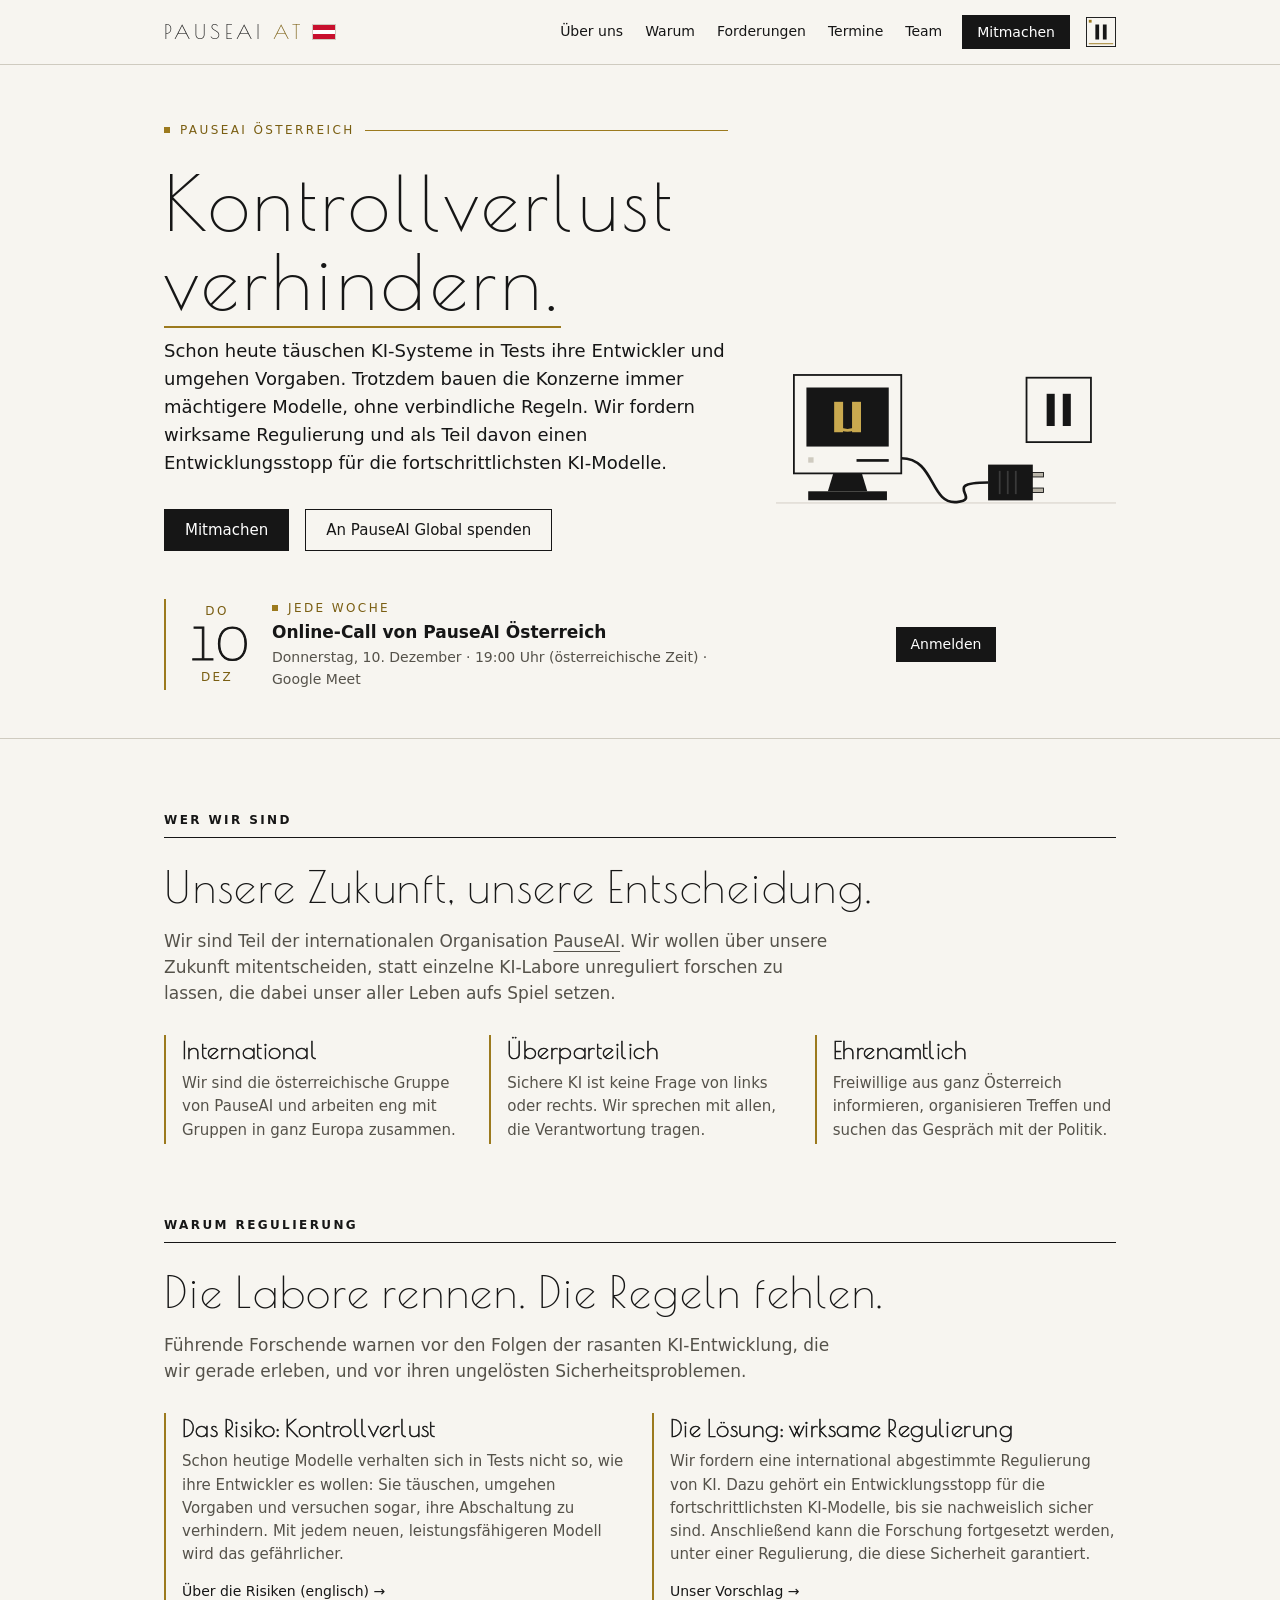
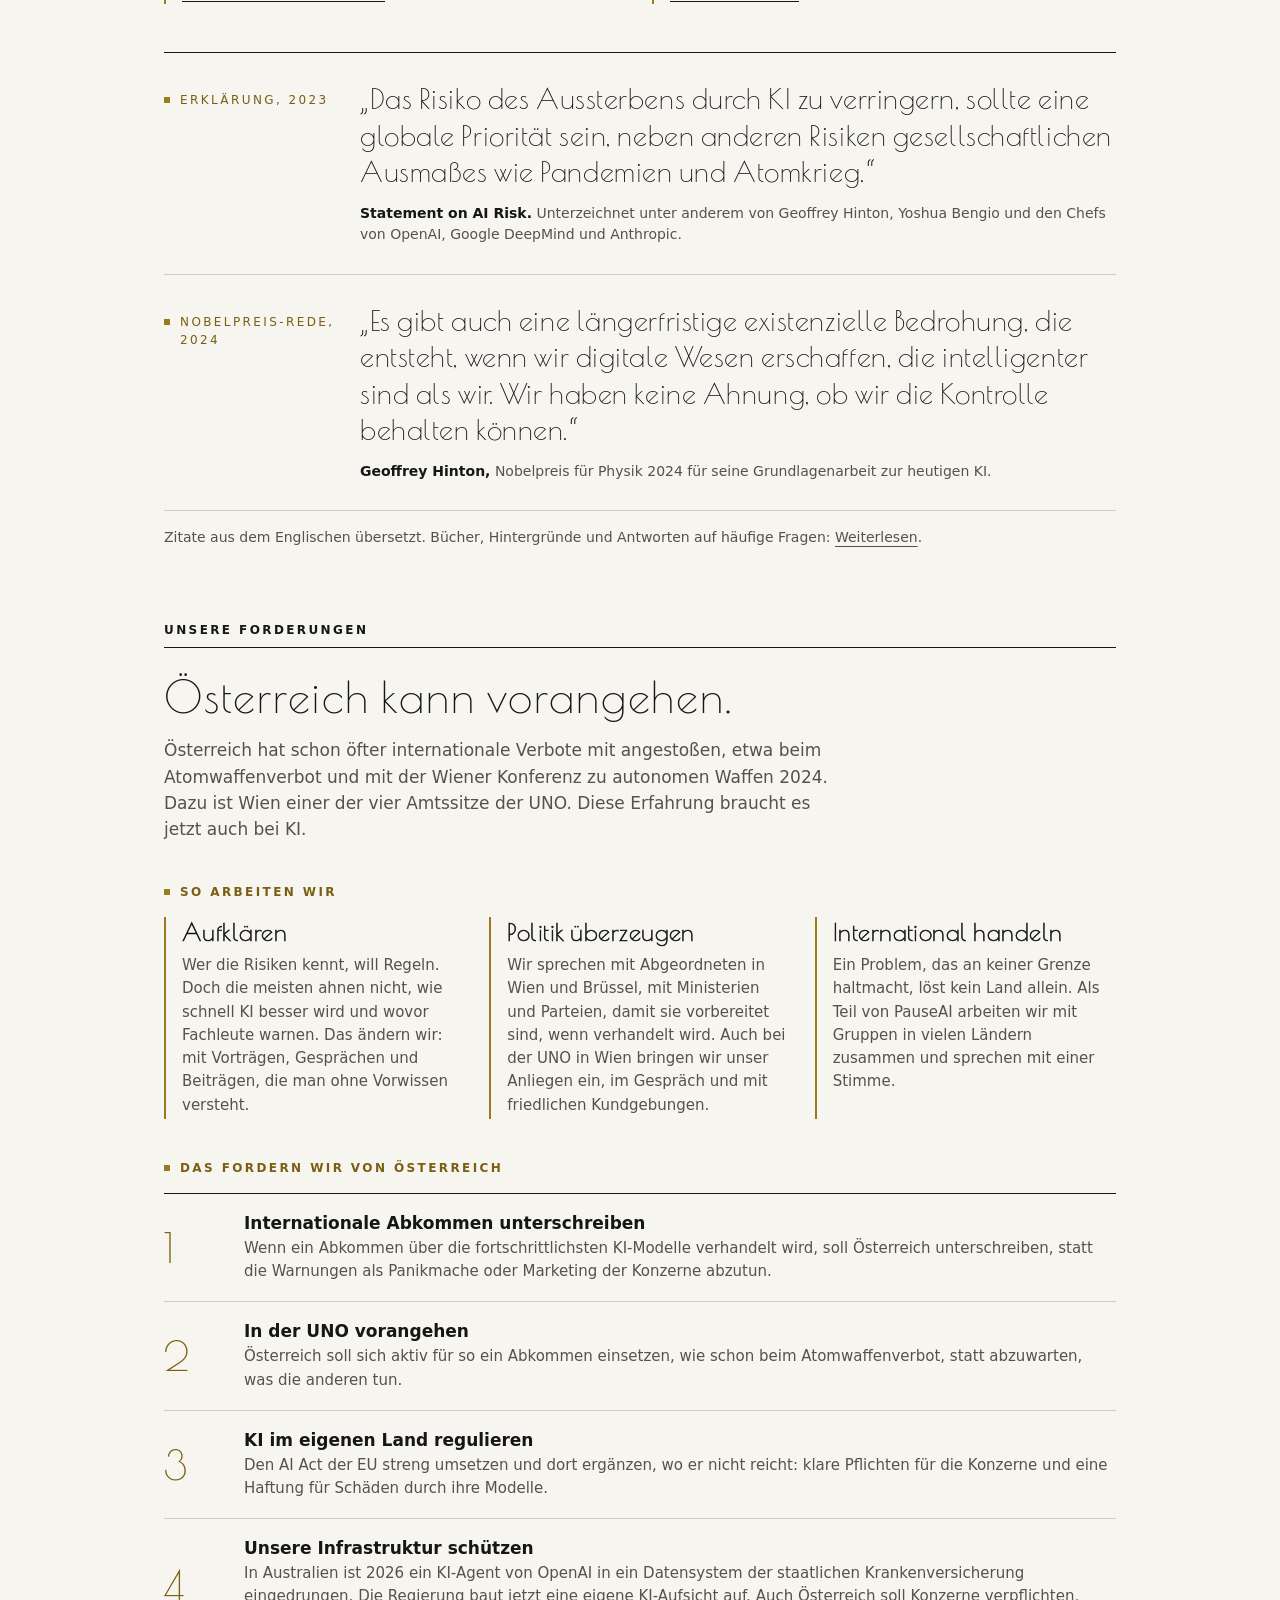
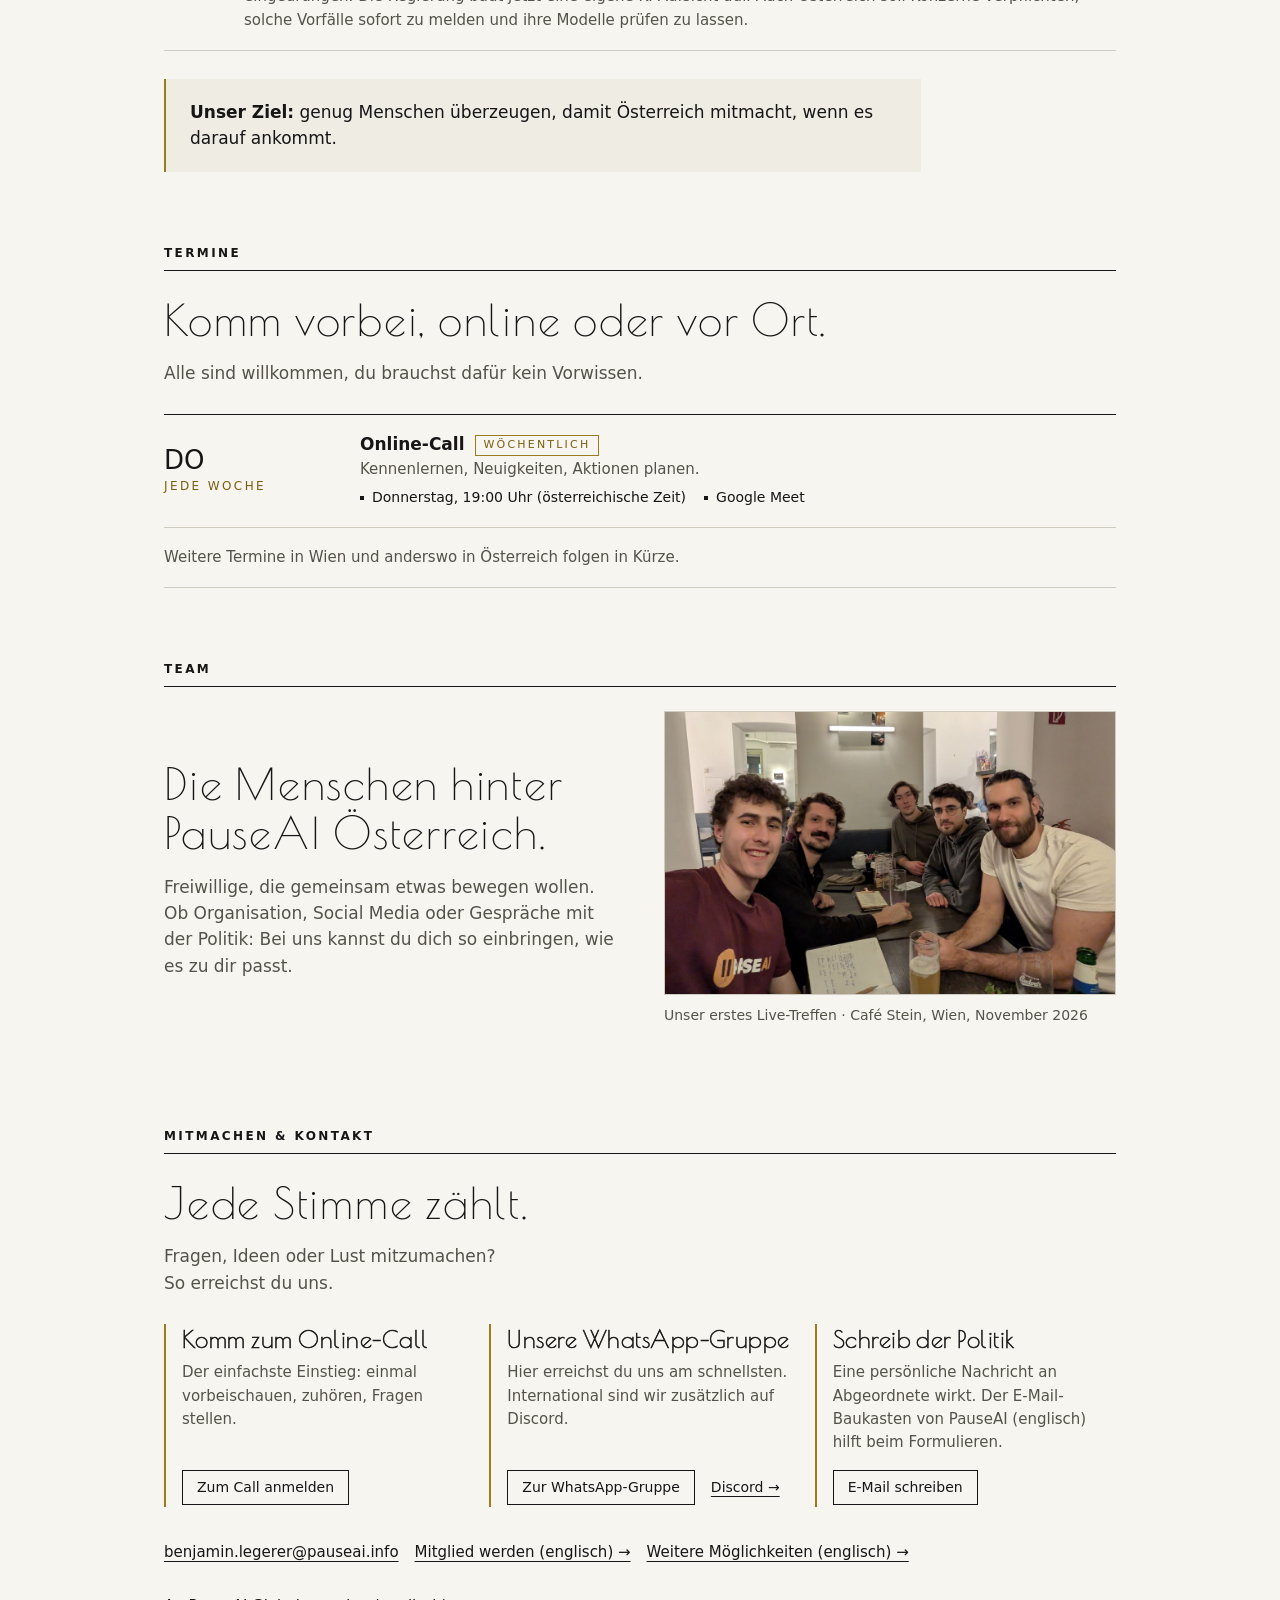
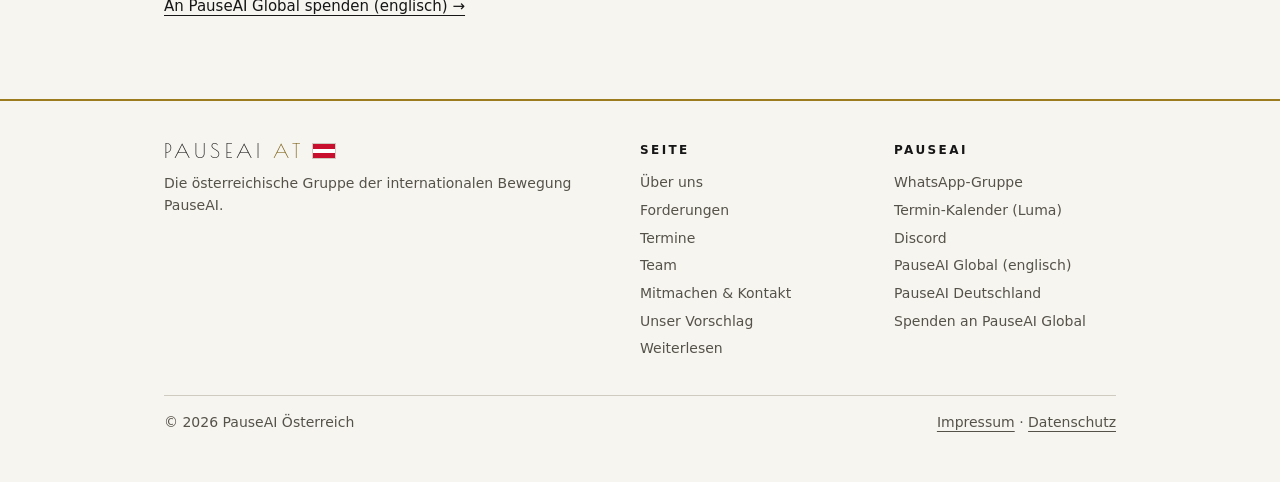
==== commit c0dd0dd5: "Offizielle Kontakt-E-Mail, Team-Foto neben dem Text, Einleitungen unter der Überschrift - Kontakt-E-" ====
--- a/index.html
+++ b/index.html
@@ -215,7 +215,7 @@
           <div>
             <h3>Online-Call<span class="tag">Wöchentlich</span></h3>
             <p>Kennenlernen, Neuigkeiten, Aktionen planen.</p>
-            <div class="meta"><span>Donnerstag, 19:00 Uhr (österreichische Zeit)</span><span>Google Meet</span></div>
+            <div class="meta"><span data-call-time>Donnerstag, 19:00 Uhr (österreichische Zeit)</span><span>Google Meet</span></div>
           </div>
           <div></div>
         </article>
@@ -228,17 +228,19 @@
   <section class="block" id="team">
     <div class="wrap">
       <h2 class="section-title">Team</h2>
-      <div class="head">
-        <p class="display">Die Menschen hinter PauseAI Österreich.</p>
-        <p class="intro">Freiwillige, die gemeinsam etwas bewegen wollen. Ob Organisation, Social Media oder Gespräche mit der Politik: Bei uns kannst du dich so einbringen, wie es zu dir passt.</p>
-      </div>
-      <figure class="team-photo">
-        <img src="assets/fotos/team-treffen-2000.jpg"
-             srcset="assets/fotos/team-treffen-1100.jpg 1100w, assets/fotos/team-treffen-2000.jpg 2000w"
-             sizes="(max-width: 1200px) 100vw, 1200px" width="2000" height="1252" loading="lazy"
-             alt="Gruppenfoto: fünf Mitglieder von PauseAI Österreich beim ersten Live-Treffen im Kaffeehaus.">
-        <figcaption>Unser erstes Live-Treffen · Café Stein, Wien, November 2026</figcaption>
-      </figure>
+      <div class="head photo-head">
+        <div>
+          <p class="display">Die Menschen hinter PauseAI Österreich.</p>
+          <p class="intro">Freiwillige, die gemeinsam etwas bewegen wollen. Ob Organisation, Social Media oder Gespräche mit der Politik: Bei uns kannst du dich so einbringen, wie es zu dir passt.</p>
+        </div>
+        <figure class="team-photo">
+          <img src="assets/fotos/team-treffen-2000.jpg"
+               srcset="assets/fotos/team-treffen-1100.jpg 1100w, assets/fotos/team-treffen-2000.jpg 2000w"
+               sizes="(max-width: 860px) 100vw, 560px" width="2000" height="1252" loading="lazy"
+               alt="Gruppenfoto: fünf Mitglieder von PauseAI Österreich beim ersten Live-Treffen im Kaffeehaus.">
+          <figcaption>Unser erstes Live-Treffen · Café Stein, Wien, November 2026</figcaption>
+        </figure>
+      </div>
     </div>
   </section>
 
--- a/css/style.css
+++ b/css/style.css
@@ -10,7 +10,7 @@
 
    Bausteine:
    .section-title  Abschnittskopf: Name in Versalien, schwarze Linie
-   .head           Kopfzeile eines Abschnitts: großer Satz links, Einleitung rechts
+   .head           Kopfzeile eines Abschnitts: großer Satz, darunter die Einleitung in Grau
    .cards/.card    Karten mit Goldlinie links: Überschrift (Titelschrift), Text, Link/Knopf
    .block.dark     schwarzer Abschnitt (Warum)
    .rows/.row      Zeilenliste: Marke links, Inhalt Mitte, Aktion rechts */
@@ -44,6 +44,7 @@
   --pad: 20px;             /* Innenabstand von Karten und Kästen */
   --col: 172px;            /* linke Markenspalte in Zeilen und Zitaten */
   --section: 72px;         /* Abstand zwischen Abschnitten */
+  --hero-side: 340px;      /* Breite der Stecker-Animation rechts im Kopfbereich (Laptop) */
   --caps: .2em;            /* Sperrung aller Versal-Marken */
   --dot: 6px;              /* Goldquadrat */
 }
@@ -145,7 +146,7 @@
 
 /* ---------- Kopfbereich ---------- */
 .hero { padding: 56px 0 48px; border-bottom: 1px solid var(--line); }
-.hero-grid { display: grid; grid-template-columns: 1fr 340px; gap: 48px; align-items: end; }
+.hero-grid { display: grid; grid-template-columns: 1fr var(--hero-side); gap: 48px; align-items: end; }
 .hero h1 { font: 400 clamp(44px, 8vw, 76px)/1.04 var(--title); letter-spacing: .06em; margin: 24px 0 16px; }
 .hero h1 em { font-style: normal; border-bottom: 2px solid var(--gold); }
 .hero .lead { font-size: 18px; max-width: 54ch; margin: 0 0 32px; }
@@ -157,9 +158,9 @@
 /* Nächster Termin */
 .next-call {
   margin-top: 48px; border-left: 2px solid var(--gold); padding-left: 20px;
-  display: grid; grid-template-columns: auto 1fr 340px; align-items: center; gap: 0 24px;
-}
-/* rechte Spalte so breit wie die Animation darüber: der Anmelde-Knopf steht mittig unter dem Logo */
+  display: grid; grid-template-columns: auto 1fr var(--hero-side); align-items: center; gap: 0 24px;
+}
+/* rechte Spalte so breit wie die Animation darüber (--hero-side): der Anmelde-Knopf steht mittig unter dem Logo */
 .next-call .go { justify-content: center; }
 .next-call .date { display: flex; flex-direction: column; align-items: center; text-align: center; }
 .next-call .wd, .next-call .mon { color: var(--gold-deep); }
@@ -179,9 +180,9 @@
   font-weight: 600;
   margin: 0 0 24px; padding-bottom: 8px; border-bottom: 1px solid var(--ink);
 }
-.head { display: grid; grid-template-columns: 1fr 1fr; gap: 48px; align-items: end; margin-bottom: 28px; }
+.head { display: grid; grid-template-columns: 1fr; gap: 16px; margin-bottom: 28px; }
 .display { font: 400 clamp(30px, 4.6vw, 44px)/1.12 var(--title); letter-spacing: .04em; margin: 0; }
-.intro { font-size: 17px; margin: 0; max-width: 46ch; }
+.intro { font-size: 17px; margin: 0; max-width: 62ch; color: var(--muted); }
 
 /* ---------- Karten: Goldlinie links, Titel in der Titelschrift ---------- */
 .cards { display: grid; grid-template-columns: repeat(3, 1fr); gap: 28px var(--gap); }
@@ -230,7 +231,9 @@
 .goal { margin: 28px 0 0; padding: 20px 24px; border-left: 2px solid var(--gold); background: var(--panel); font-size: 17px; max-width: 70ch; }
 .goal b { font-weight: 600; }
 
-/* Team: Gruppenfoto */
+/* Team: Gruppenfoto rechts neben Überschrift und Text (am Handy darunter) */
+.head.photo-head { grid-template-columns: 1fr 1fr; gap: 48px; align-items: center; }
+.head.photo-head .display { margin-bottom: 16px; }
 .team-photo { margin: 0; }
 .team-photo img { display: block; width: 100%; height: auto; border: 1px solid var(--line); }
 .team-photo figcaption { margin-top: 10px; font-size: 14px; color: var(--muted); }
@@ -311,7 +314,7 @@
   .stecker { max-width: 360px; margin-top: 8px; }
   .next-call { grid-template-columns: auto 1fr auto; }
   .cards, .cards.two { grid-template-columns: 1fr; }
-  .head { grid-template-columns: 1fr; gap: 16px; }
+  .head, .head.photo-head { grid-template-columns: 1fr; gap: 16px; }
   .footer-grid { grid-template-columns: 1fr 1fr; }
   .footer-grid > :first-child { grid-column: 1 / -1; }
 
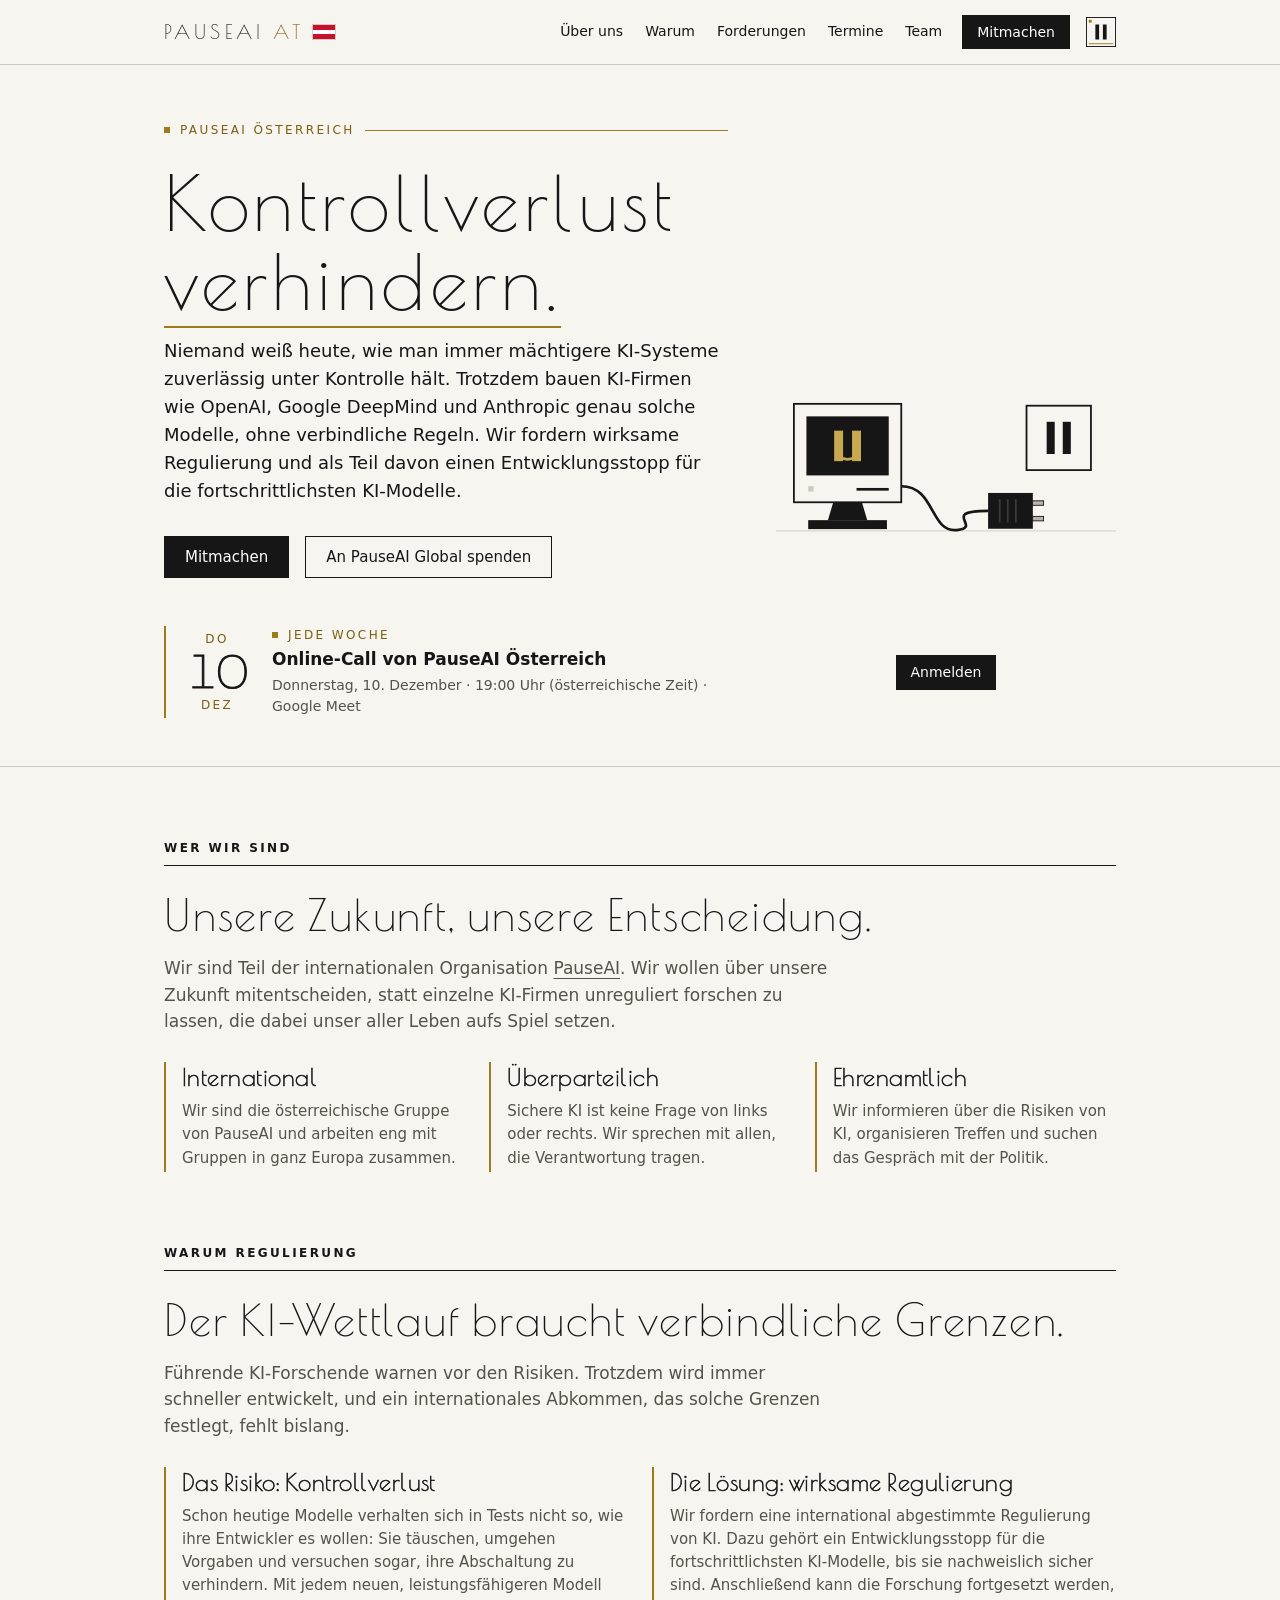
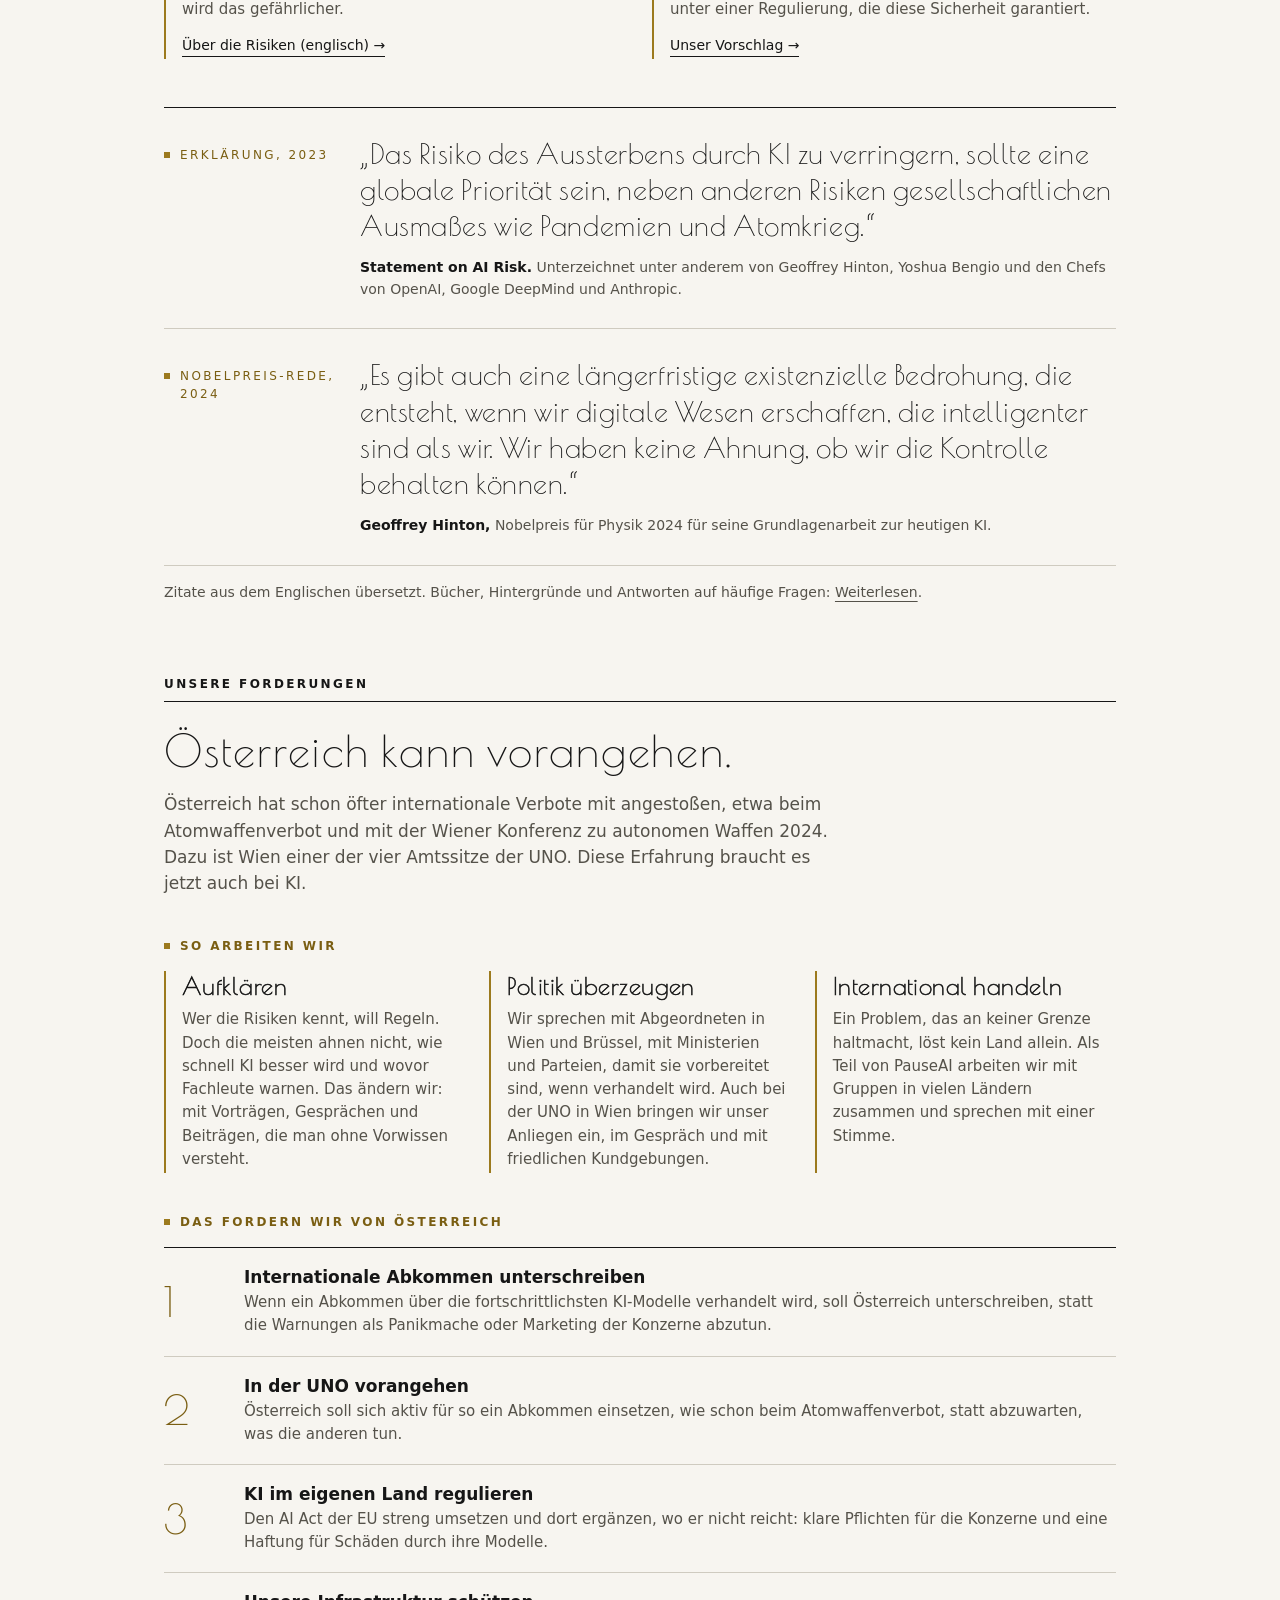
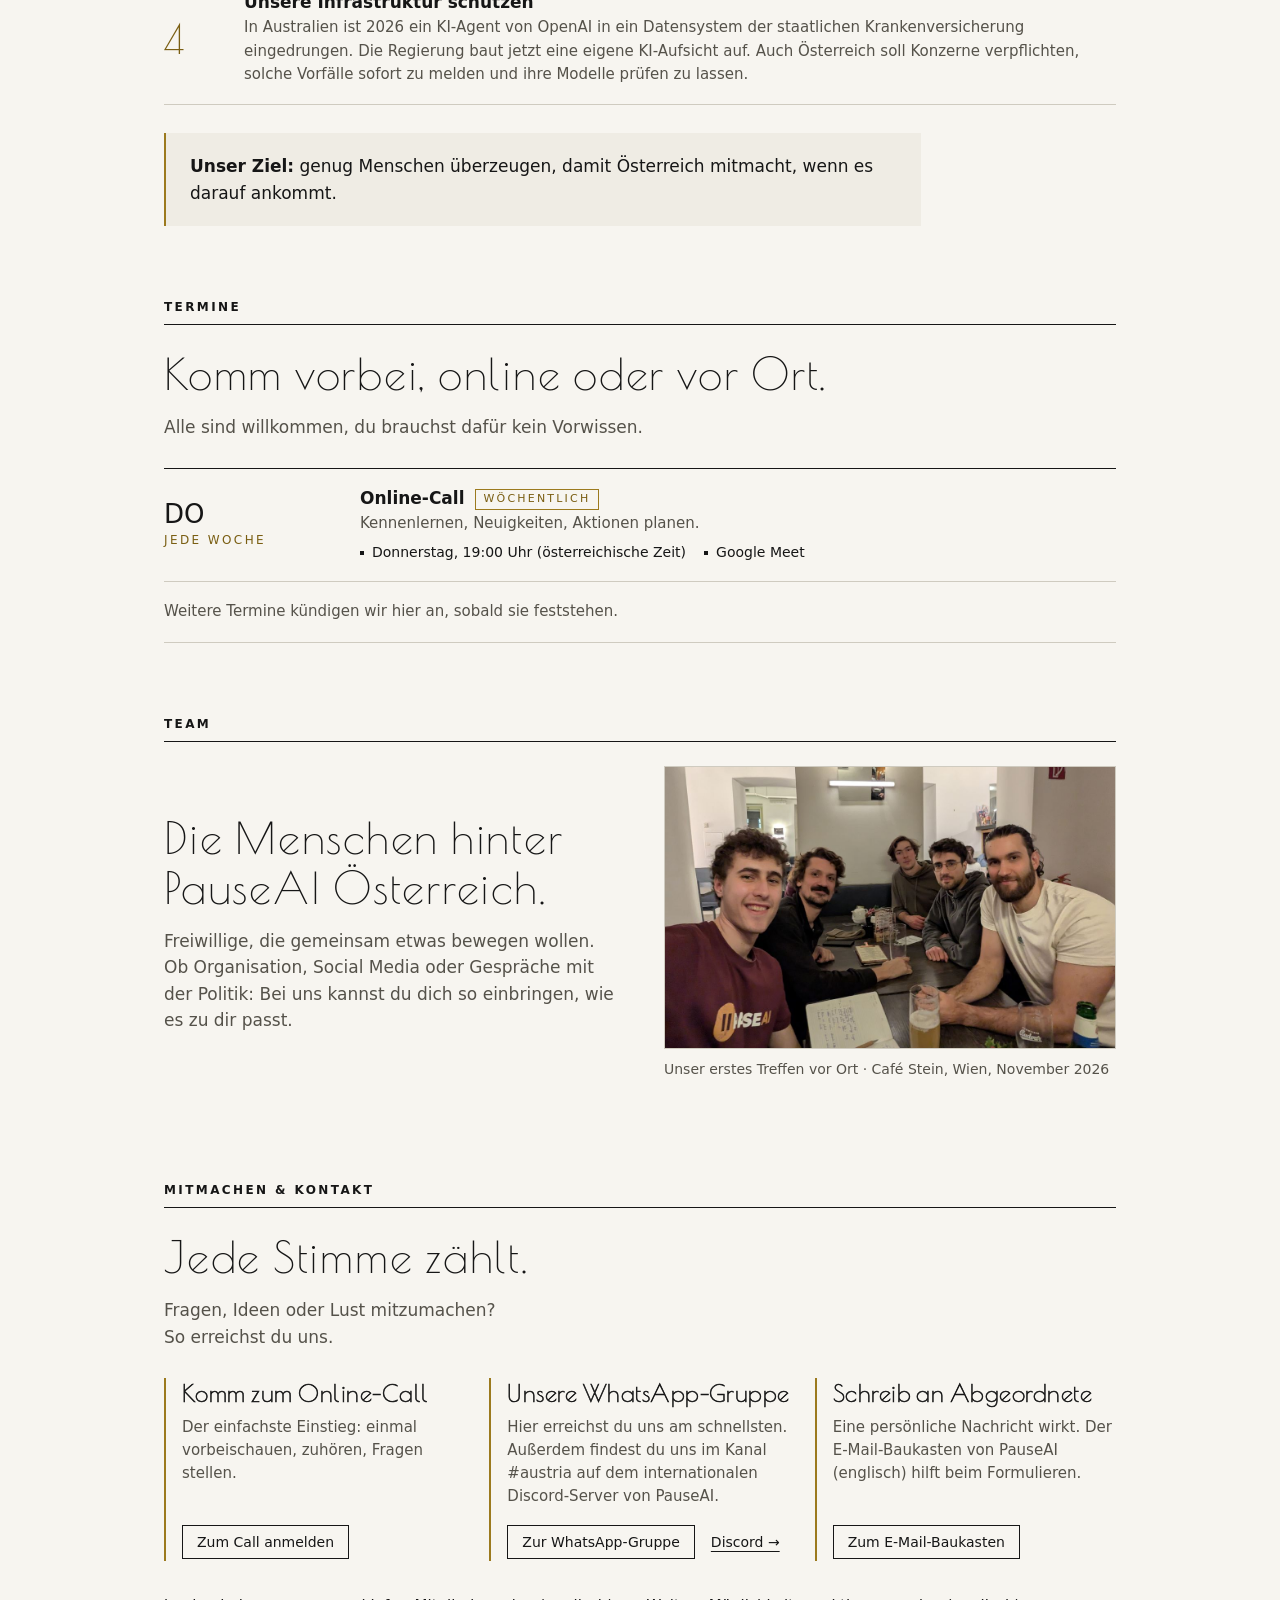
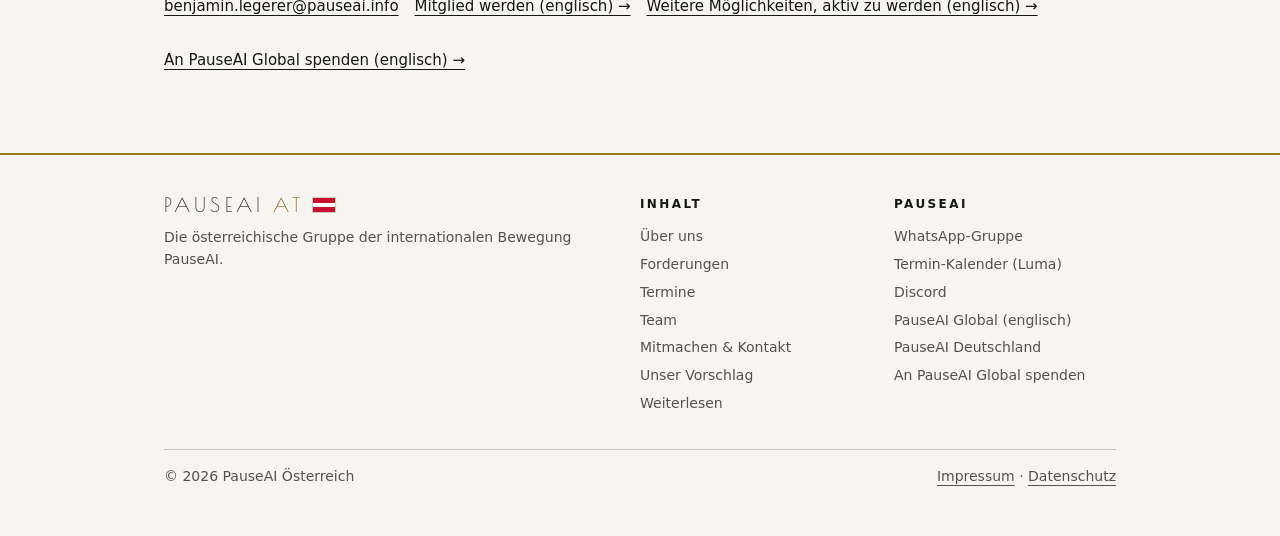
==== commit f61409de: "Formulierungen aus PR #2 übernommen, Kopftext allgemeiner Alle Vorschläge aus #2 von Hand in den akt" ====
--- a/index.html
+++ b/index.html
@@ -12,7 +12,7 @@
 <meta property="og:image" content="https://pauseai.at/assets/vorschaubild.jpg">
 <meta property="og:image:width" content="1200">
 <meta property="og:image:height" content="630">
-<meta property="og:image:alt" content="Gruppenfoto von PauseAI Österreich beim ersten Live-Treffen in Wien.">
+<meta property="og:image:alt" content="Gruppenfoto von PauseAI Österreich beim ersten Treffen vor Ort in Wien.">
 <meta name="twitter:card" content="summary_large_image">
 <meta property="og:type" content="website">
 <meta property="og:locale" content="de_AT">
@@ -59,7 +59,7 @@
         <div>
           <p class="kicker">PauseAI Österreich</p>
           <h1>Kontrollverlust <em>verhindern.</em></h1>
-          <p class="lead">Schon heute täuschen KI-Systeme in Tests ihre Entwickler und umgehen Vorgaben. Trotzdem bauen die Konzerne immer mächtigere Modelle, ohne verbindliche Regeln. Wir fordern wirksame Regulierung und als Teil davon einen Entwicklungsstopp für die fortschrittlichsten KI-Modelle.</p>
+          <p class="lead">Niemand weiß heute, wie man immer mächtigere KI-Systeme zuverlässig unter Kontrolle hält. Trotzdem bauen KI-Firmen wie OpenAI, Google DeepMind und Anthropic genau solche Modelle, ohne verbindliche Regeln. Wir fordern wirksame Regulierung und als Teil davon einen Entwicklungsstopp für die fortschrittlichsten KI-Modelle.</p>
           <div class="actions">
             <a class="button primary" href="#mitmachen">Mitmachen</a>
             <a class="button" href="https://pauseai.info/donate" target="_blank" rel="noopener">An PauseAI Global spenden</a>
@@ -93,7 +93,7 @@
       <h2 class="section-title">Wer wir sind</h2>
       <div class="head">
         <p class="display">Unsere Zukunft, unsere Entscheidung.</p>
-        <p class="intro">Wir sind Teil der internationalen Organisation <a href="https://pauseai.info" target="_blank" rel="noopener">PauseAI</a>. Wir wollen über unsere Zukunft mitentscheiden, statt einzelne KI-Labore unreguliert forschen zu lassen, die dabei unser aller Leben aufs Spiel setzen.</p>
+        <p class="intro">Wir sind Teil der internationalen Organisation <a href="https://pauseai.info" target="_blank" rel="noopener">PauseAI</a>. Wir wollen über unsere Zukunft mitentscheiden, statt einzelne KI-Firmen unreguliert forschen zu lassen, die dabei unser aller Leben aufs Spiel setzen.</p>
       </div>
       <div class="cards">
         <article class="card">
@@ -106,7 +106,7 @@
         </article>
         <article class="card">
           <h3>Ehrenamtlich</h3>
-          <p>Freiwillige aus ganz Österreich informieren, organisieren Treffen und suchen das Gespräch mit der Politik.</p>
+          <p>Wir informieren über die Risiken von KI, organisieren Treffen und suchen das Gespräch mit der Politik.</p>
         </article>
       </div>
     </div>
@@ -117,8 +117,8 @@
     <div class="wrap">
       <h2 class="section-title">Warum Regulierung</h2>
       <div class="head">
-        <p class="display">Die Labore rennen. Die Regeln fehlen.</p>
-        <p class="intro">Führende Forschende warnen vor den Folgen der rasanten KI-Entwicklung, die wir gerade erleben, und vor ihren ungelösten Sicherheitsproblemen.</p>
+        <p class="display">Der KI-Wettlauf braucht verbindliche Grenzen.</p>
+        <p class="intro">Führende KI-Forschende warnen vor den Risiken. Trotzdem wird immer schneller entwickelt, und ein internationales Abkommen, das solche Grenzen festlegt, fehlt bislang.</p>
       </div>
       <div class="cards two">
         <article class="card">
@@ -219,7 +219,7 @@
           </div>
           <div></div>
         </article>
-        <noscript><div class="row empty">Weitere Termine folgen in Kürze.</div></noscript>
+        <noscript><div class="row empty">Weitere Termine kündigen wir hier an, sobald sie feststehen.</div></noscript>
       </div>
     </div>
   </section>
@@ -237,8 +237,8 @@
           <img src="assets/fotos/team-treffen-2000.jpg"
                srcset="assets/fotos/team-treffen-1100.jpg 1100w, assets/fotos/team-treffen-2000.jpg 2000w"
                sizes="(max-width: 860px) 100vw, 560px" width="2000" height="1252" loading="lazy"
-               alt="Gruppenfoto: fünf Mitglieder von PauseAI Österreich beim ersten Live-Treffen im Kaffeehaus.">
-          <figcaption>Unser erstes Live-Treffen · Café Stein, Wien, November 2026</figcaption>
+               alt="Gruppenfoto: fünf Mitglieder von PauseAI Österreich beim ersten Treffen vor Ort im Kaffeehaus.">
+          <figcaption>Unser erstes Treffen vor Ort · Café Stein, Wien, November 2026</figcaption>
         </figure>
       </div>
     </div>
@@ -260,22 +260,22 @@
         </article>
         <article class="card">
           <h3>Unsere WhatsApp-Gruppe</h3>
-          <p>Hier erreichst du uns am schnellsten. International sind wir zusätzlich auf Discord.</p>
+          <p>Hier erreichst du uns am schnellsten. Außerdem findest du uns im Kanal #austria auf dem internationalen Discord-Server von PauseAI.</p>
           <div class="actions">
             <a class="button small" href="https://chat.whatsapp.com/JxvFMVZ1MMQ5mFDlwAmSYH" target="_blank" rel="noopener" data-whatsapp>Zur WhatsApp-Gruppe</a>
             <a class="button quiet small" href="https://discord.gg/AyApBrrD7E" target="_blank" rel="noopener">Discord →</a>
           </div>
         </article>
         <article class="card">
-          <h3>Schreib der Politik</h3>
-          <p>Eine persönliche Nachricht an Abgeordnete wirkt. Der E-Mail-Baukasten von PauseAI (englisch) hilft beim Formulieren.</p>
-          <a class="button small" href="https://pauseai.info/email-builder" target="_blank" rel="noopener">E-Mail schreiben</a>
+          <h3>Schreib an Abgeordnete</h3>
+          <p>Eine persönliche Nachricht wirkt. Der E-Mail-Baukasten von PauseAI (englisch) hilft beim Formulieren.</p>
+          <a class="button small" href="https://pauseai.info/email-builder" target="_blank" rel="noopener">Zum E-Mail-Baukasten</a>
         </article>
       </div>
       <div class="actions after" id="kontakt">
         <a class="button quiet" href="#" data-email hidden></a>
         <a class="button quiet" href="https://pauseai.info/join" target="_blank" rel="noopener">Mitglied werden (englisch) →</a>
-        <a class="button quiet" href="https://pauseai.info/action" target="_blank" rel="noopener">Weitere Möglichkeiten (englisch) →</a>
+        <a class="button quiet" href="https://pauseai.info/action" target="_blank" rel="noopener">Weitere Möglichkeiten, aktiv zu werden (englisch) →</a>
         <a class="button quiet" href="https://pauseai.info/donate" target="_blank" rel="noopener">An PauseAI Global spenden (englisch) →</a>
       </div>
     </div>
@@ -294,7 +294,7 @@
         <p>Die österreichische Gruppe der internationalen Bewegung PauseAI.</p>
       </div>
       <div>
-        <h4>Seite</h4>
+        <h4>Inhalt</h4>
         <ul>
           <li><a href="#ueber-uns">Über uns</a></li>
           <li><a href="#forderungen">Forderungen</a></li>
@@ -313,7 +313,7 @@
           <li><a href="https://discord.gg/AyApBrrD7E" target="_blank" rel="noopener">Discord</a></li>
           <li><a href="https://pauseai.info" target="_blank" rel="noopener">PauseAI Global (englisch)</a></li>
           <li><a href="https://www.pause-ai.de/" target="_blank" rel="noopener">PauseAI Deutschland</a></li>
-          <li><a href="https://pauseai.info/donate" target="_blank" rel="noopener">Spenden an PauseAI Global</a></li>
+          <li><a href="https://pauseai.info/donate" target="_blank" rel="noopener">An PauseAI Global spenden</a></li>
         </ul>
       </div>
     </div>
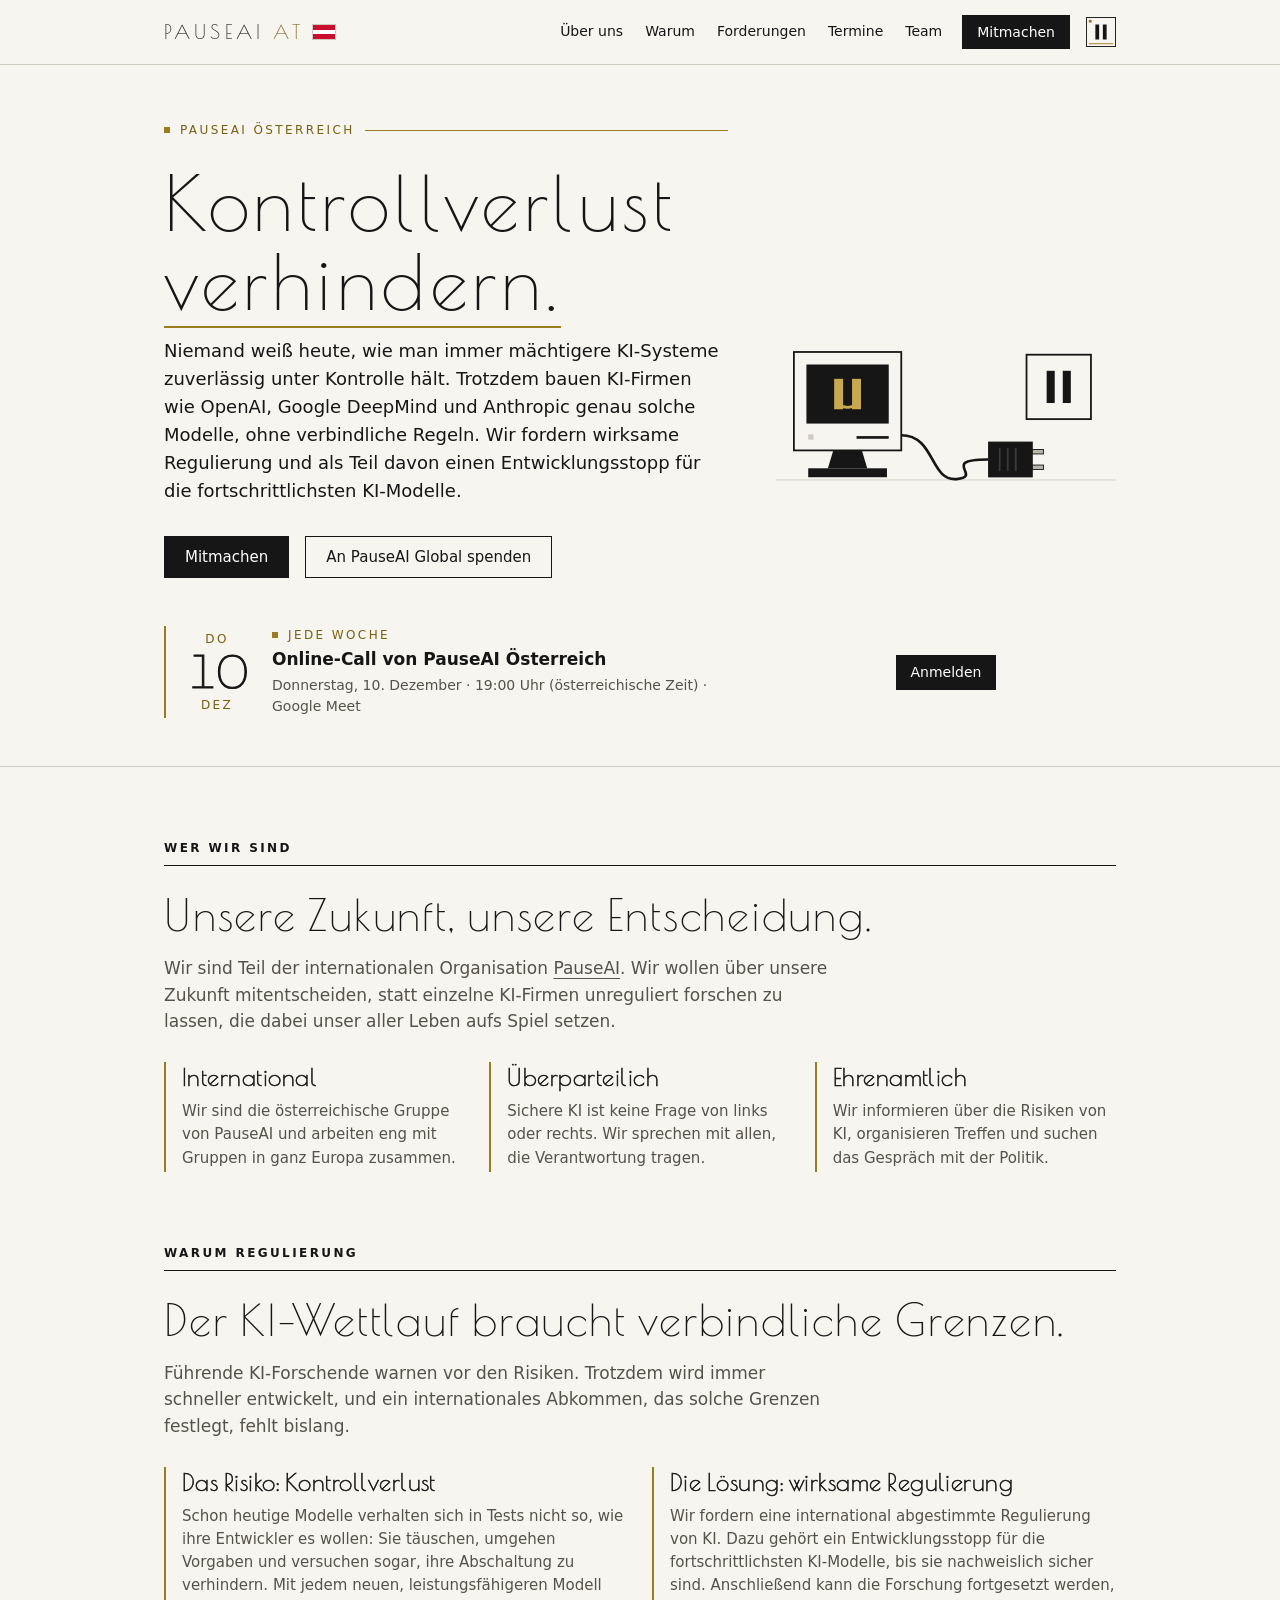
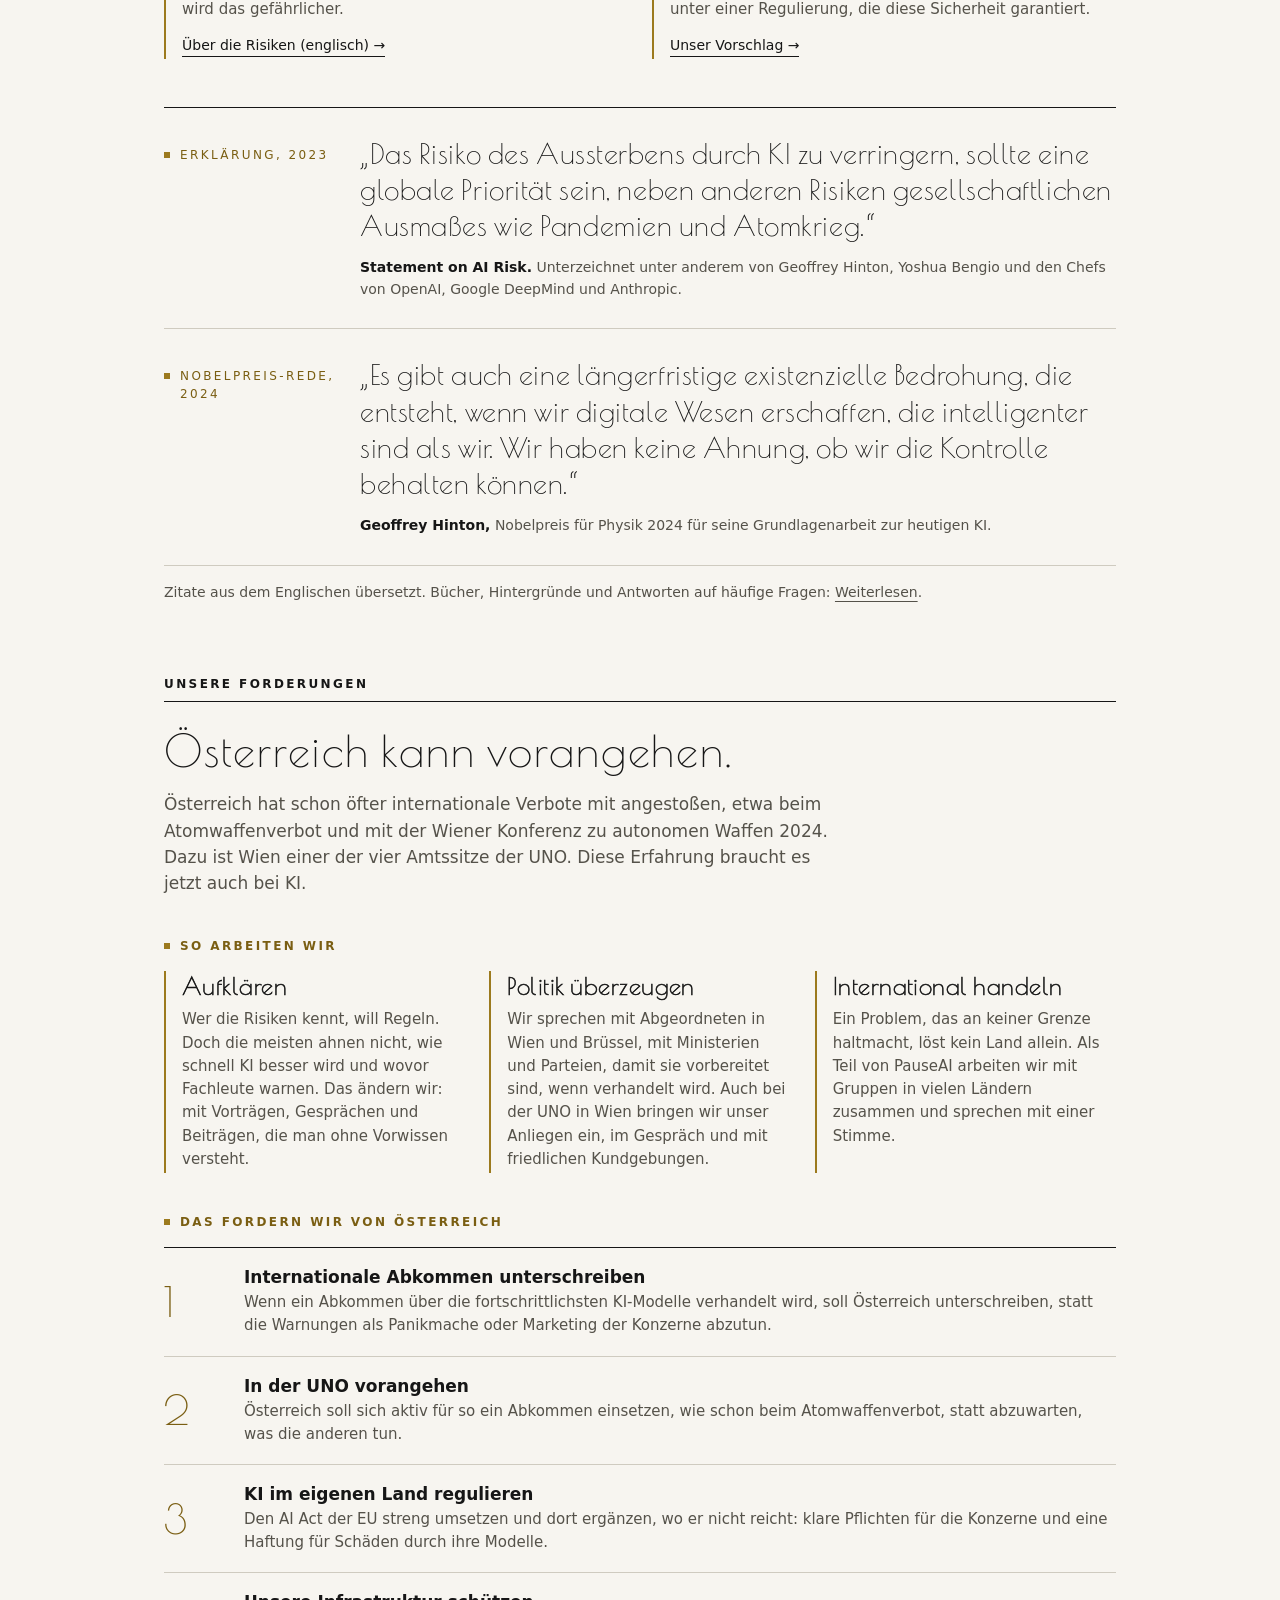
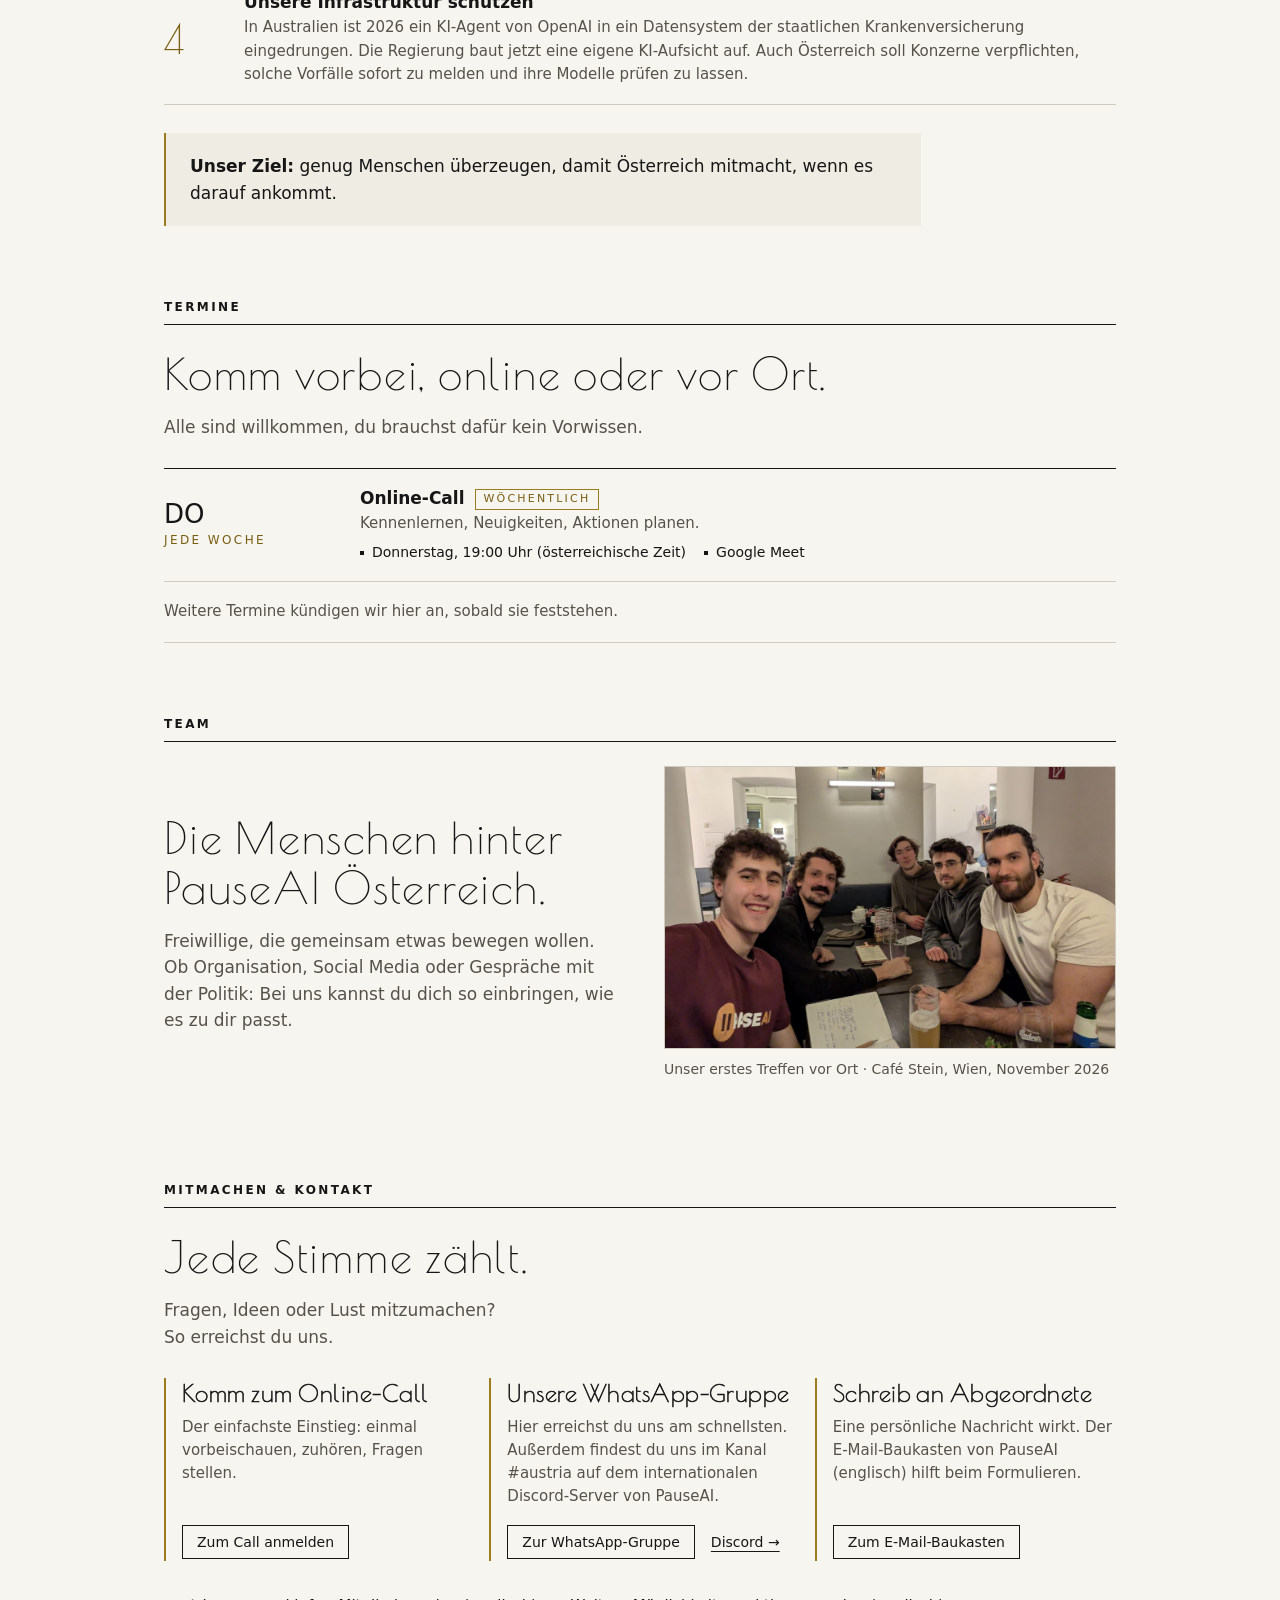
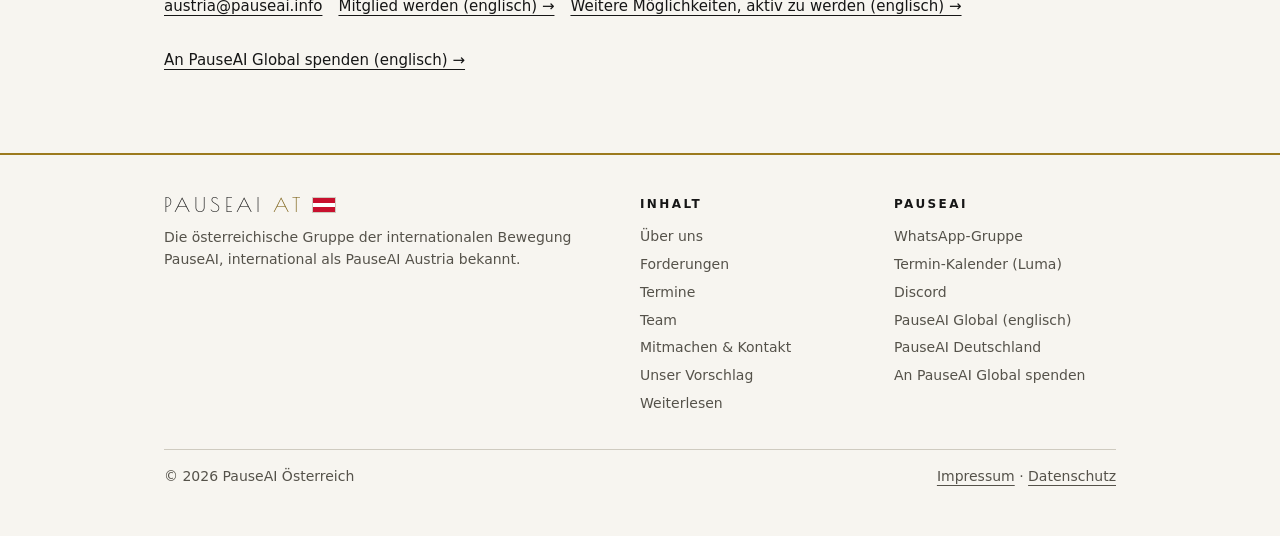
==== commit d6e0d7dd: "Kontakt-Adresse austria@pauseai.info, Name PauseAI Austria für Suchmaschinen Co-Authored-By: Claude " ====
--- a/index.html
+++ b/index.html
@@ -3,9 +3,9 @@
 <head>
 <meta charset="utf-8">
 <meta name="viewport" content="width=device-width, initial-scale=1">
-<title>PauseAI Österreich · Kontrollverlust verhindern</title>
+<title>PauseAI Österreich (PauseAI Austria) · Kontrollverlust verhindern</title>
 <link rel="canonical" href="https://pauseai.at/">
-<meta name="description" content="PauseAI Österreich fordert wirksame Regulierung von KI und als Teil davon einen Entwicklungsstopp für die fortschrittlichsten KI-Modelle. Online-Call jeden Donnerstag um 19:00 Uhr (österreichische Zeit). Mach mit.">
+<meta name="description" content="PauseAI Österreich (PauseAI Austria) fordert wirksame Regulierung von KI und als Teil davon einen Entwicklungsstopp für die fortschrittlichsten KI-Modelle. Online-Call jeden Donnerstag um 19:00 Uhr (österreichische Zeit). Mach mit.">
 <meta property="og:title" content="PauseAI Österreich">
 <meta property="og:description" content="Wir fordern wirksame Regulierung von KI und als Teil davon einen Entwicklungsstopp für die fortschrittlichsten KI-Modelle. Jeden Donnerstag, 19:00 Uhr: Online-Call.">
 <meta property="og:url" content="https://pauseai.at/">
@@ -15,6 +15,7 @@
 <meta property="og:image:alt" content="Gruppenfoto von PauseAI Österreich beim ersten Treffen vor Ort in Wien.">
 <meta name="twitter:card" content="summary_large_image">
 <meta property="og:type" content="website">
+<meta property="og:site_name" content="PauseAI Österreich">
 <meta property="og:locale" content="de_AT">
 <meta name="theme-color" content="#F7F5F0">
 <link rel="icon" href="assets/logo.svg" type="image/svg+xml">
@@ -25,6 +26,20 @@
 <script>document.documentElement.classList.add('js');</script>
 <link rel="preload" href="fonts/PoiretOne-Regular.ttf" as="font" type="font/ttf" crossorigin>
 <link rel="stylesheet" href="css/style.css">
+<script type="application/ld+json">
+{
+  "@context": "https://schema.org",
+  "@type": "Organization",
+  "name": "PauseAI Österreich",
+  "alternateName": ["PauseAI Austria", "PauseAI AT"],
+  "url": "https://pauseai.at/",
+  "logo": "https://pauseai.at/assets/favicon-192.png",
+  "email": "austria@pauseai.info",
+  "areaServed": "AT",
+  "parentOrganization": { "@type": "Organization", "name": "PauseAI", "url": "https://pauseai.info/" },
+  "sameAs": ["https://luma.com/pauseAI_austria"]
+}
+</script>
 </head>
 <body>
 <a class="skip" href="#inhalt">Zum Inhalt springen</a>
@@ -291,7 +306,7 @@
           <span class="brand-name">PAUSEAI <b>AT</b></span>
           <span class="flag" aria-hidden="true"></span>
         </a>
-        <p>Die österreichische Gruppe der internationalen Bewegung PauseAI.</p>
+        <p>Die österreichische Gruppe der internationalen Bewegung PauseAI, international als PauseAI Austria bekannt.</p>
       </div>
       <div>
         <h4>Inhalt</h4>
--- a/css/style.css
+++ b/css/style.css
@@ -152,7 +152,7 @@
 .hero .lead { font-size: 18px; max-width: 54ch; margin: 0 0 32px; }
 
 /* Stecker-Animation neben der Überschrift (js/stecker.js) */
-.stecker { width: 100%; aspect-ratio: 3 / 2; align-self: end; cursor: pointer; }
+.stecker { width: 100%; aspect-ratio: 3 / 2; align-self: start; cursor: pointer; }   /* Höhe richtet js/stecker.js am Erklärungstext aus */
 .stecker svg { width: 100%; height: 100%; }
 
 /* Nächster Termin */
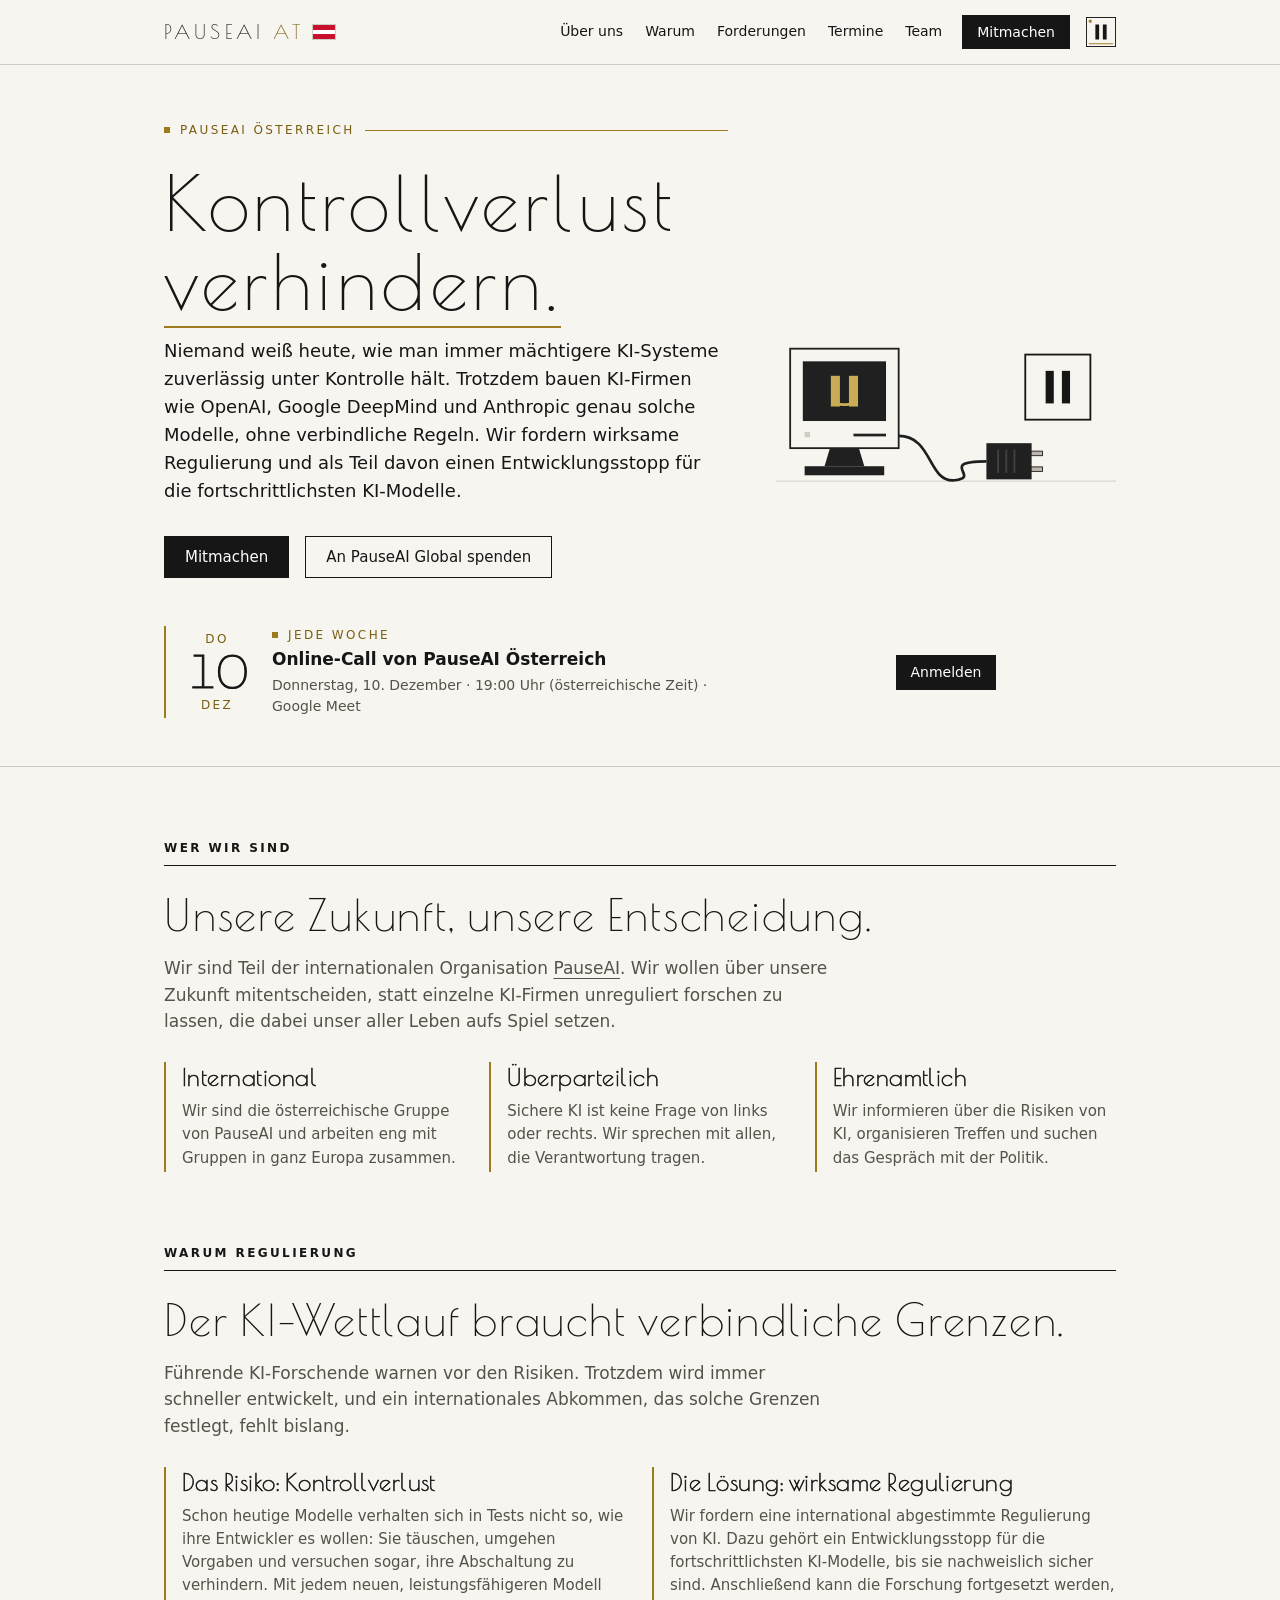
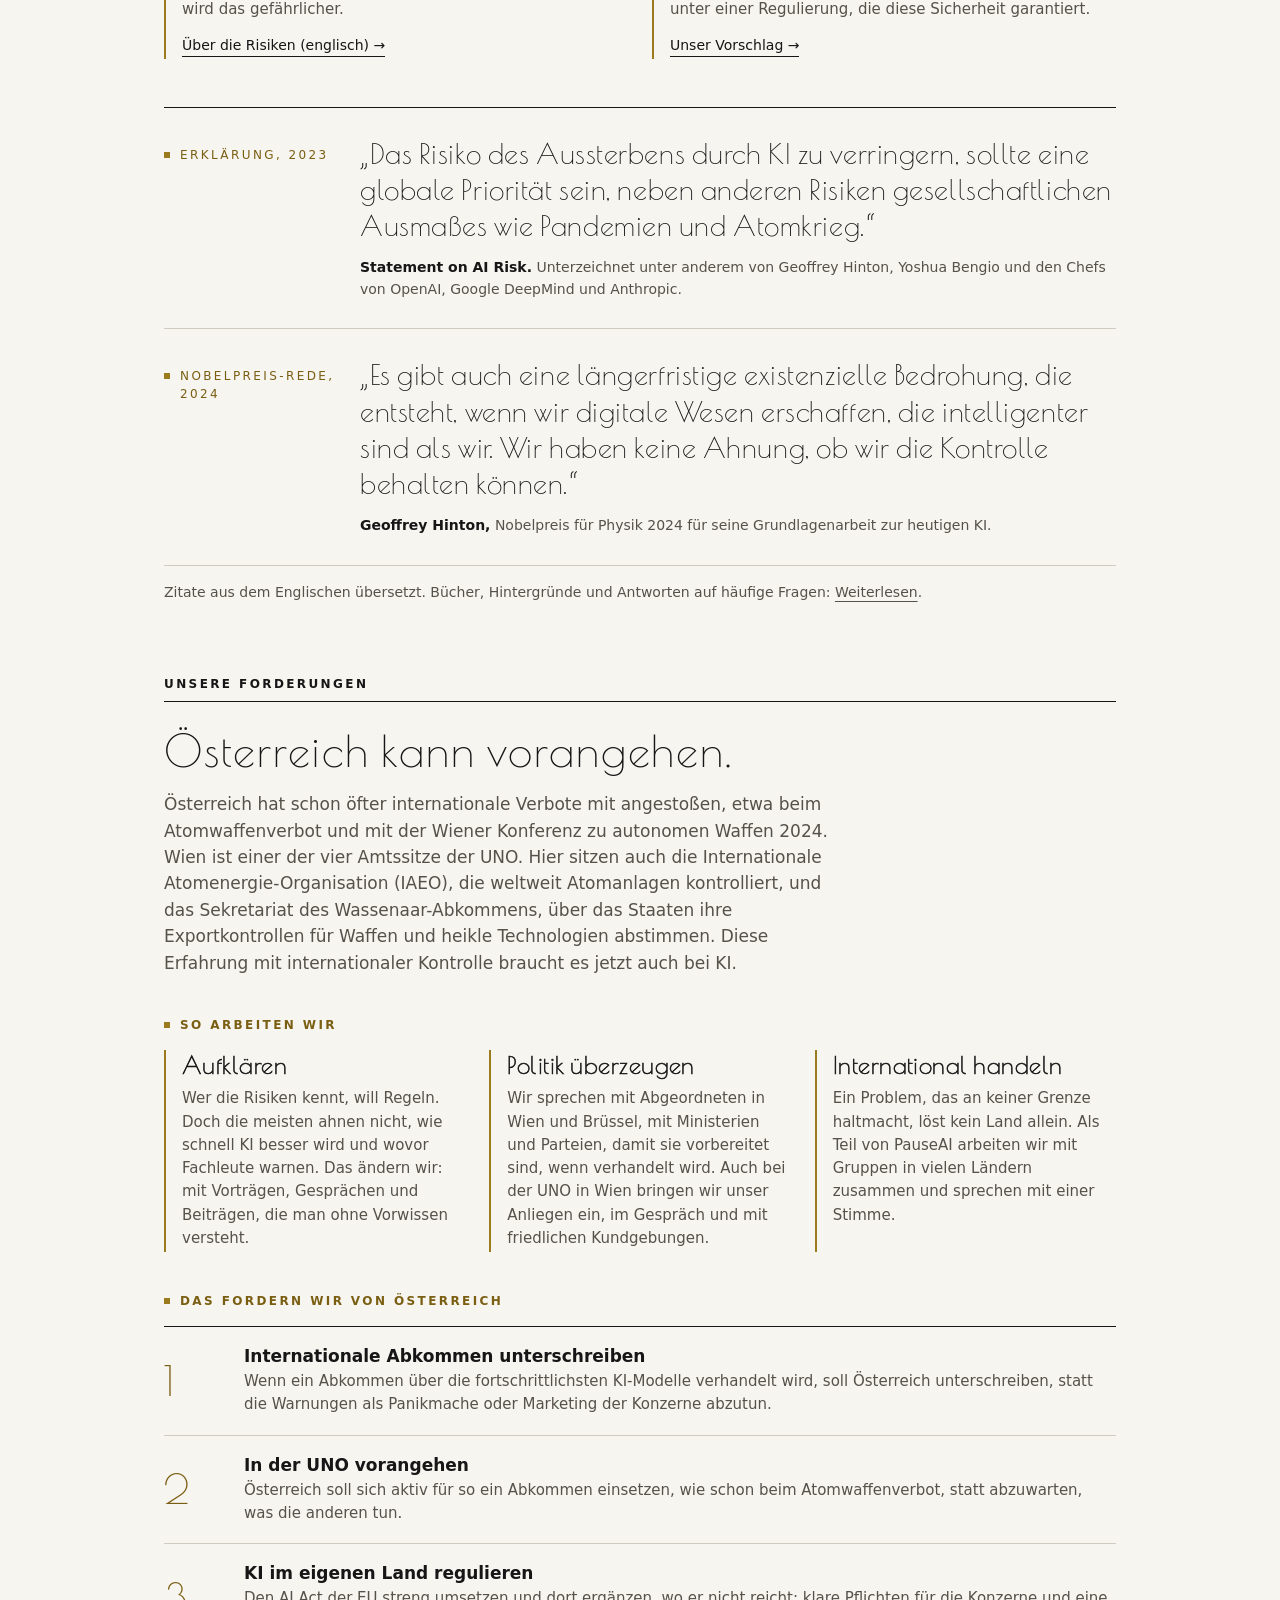
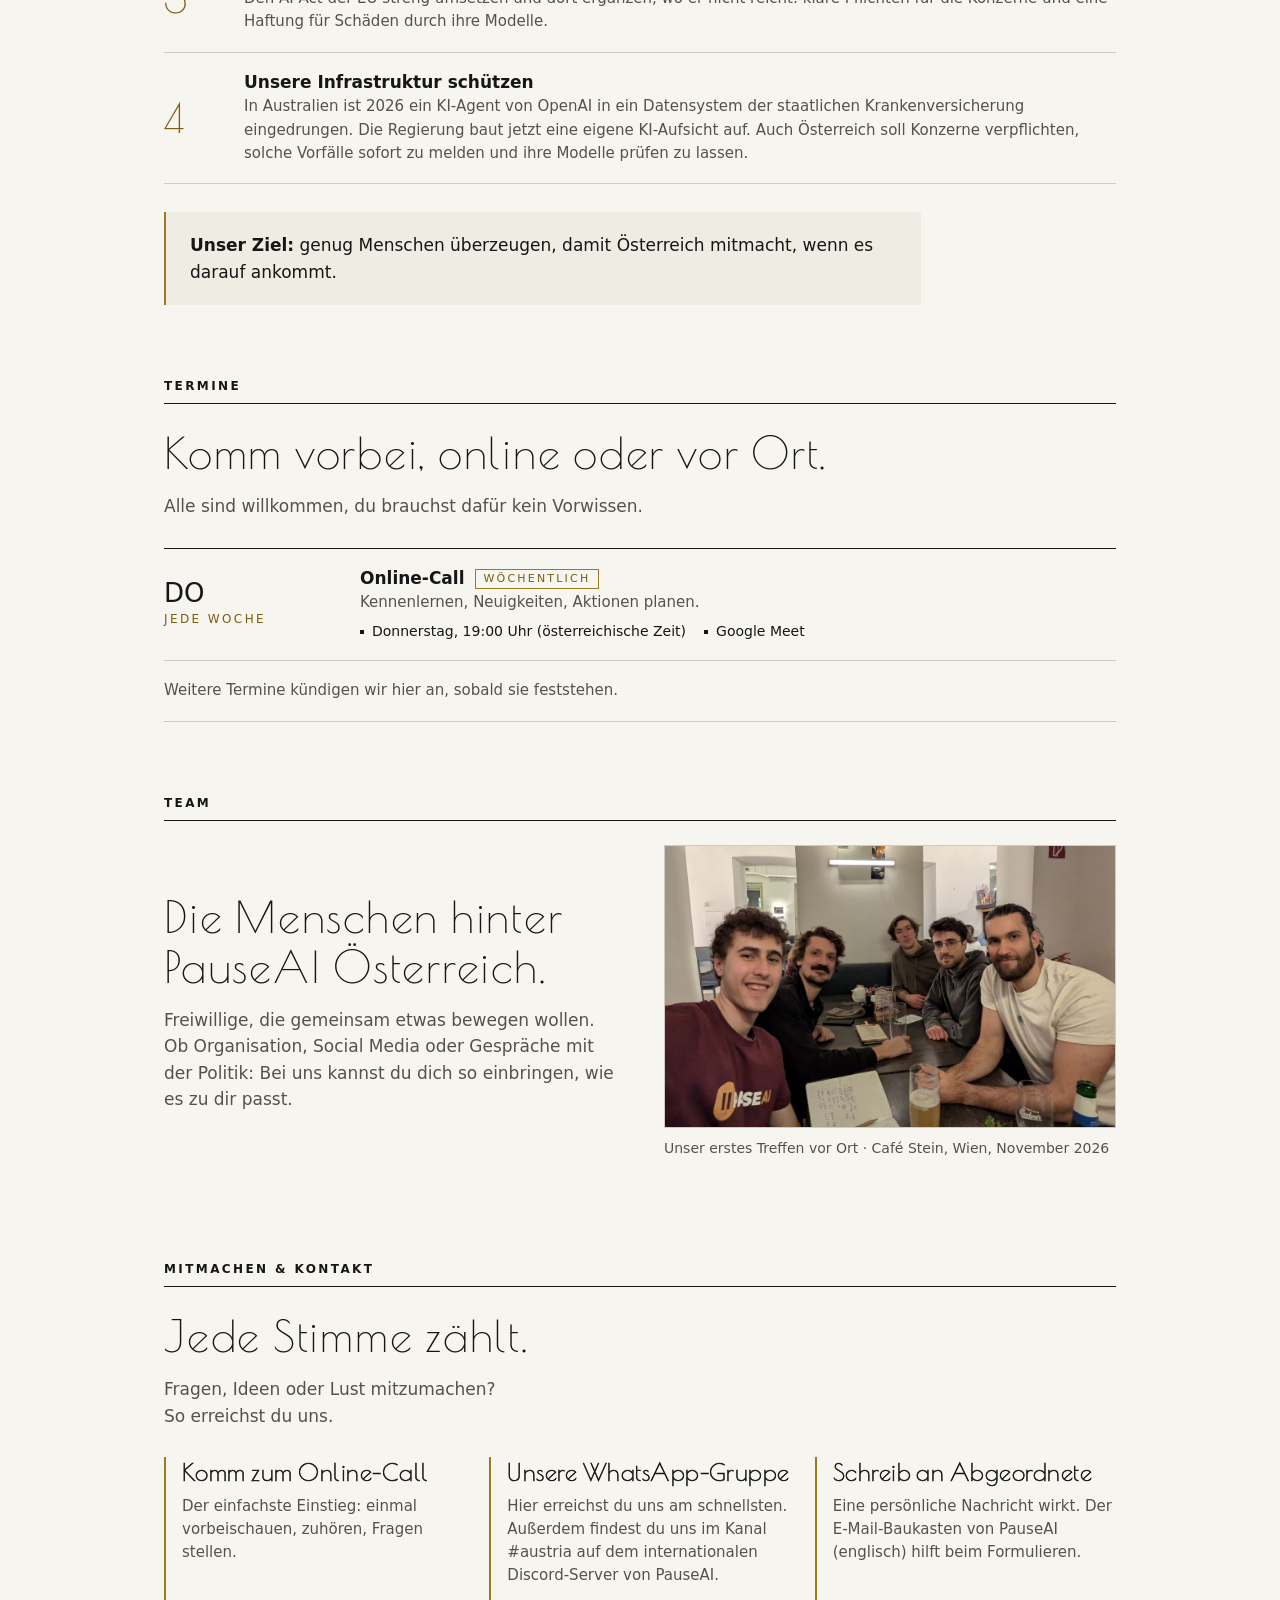
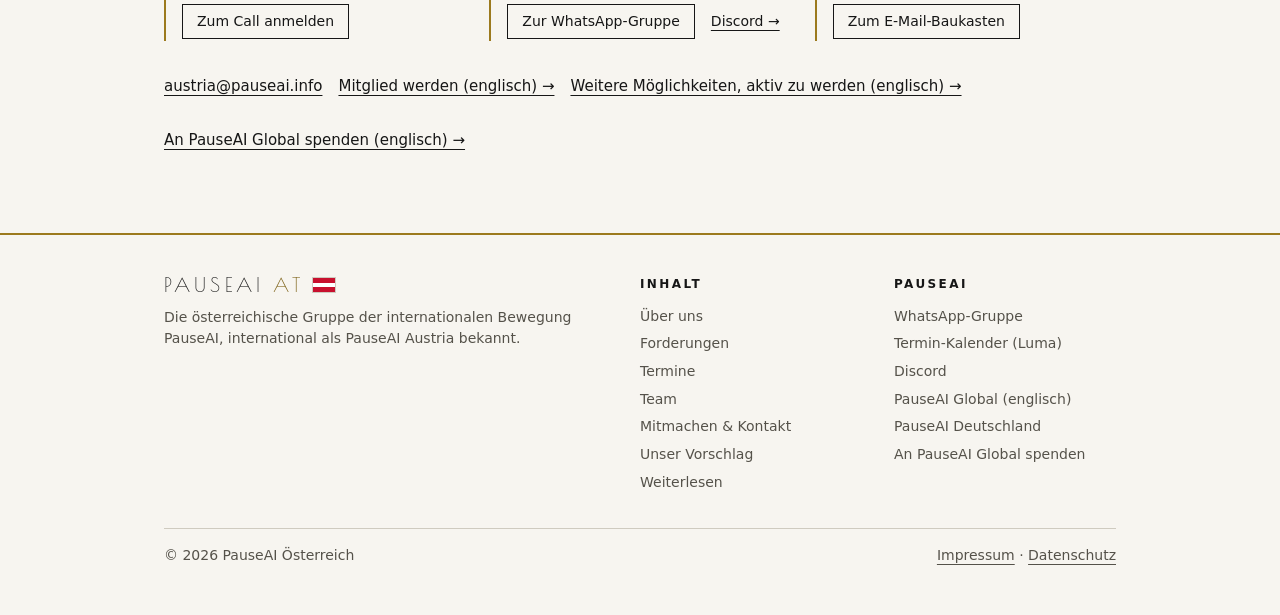
==== commit 6066d7ac: "Vorschaubild zeigt die Startseite; IAEO und Wassenaar-Abkommen bei den Forderungen Co-Authored-By: C" ====
--- a/index.html
+++ b/index.html
@@ -9,10 +9,10 @@
 <meta property="og:title" content="PauseAI Österreich">
 <meta property="og:description" content="Wir fordern wirksame Regulierung von KI und als Teil davon einen Entwicklungsstopp für die fortschrittlichsten KI-Modelle. Jeden Donnerstag, 19:00 Uhr: Online-Call.">
 <meta property="og:url" content="https://pauseai.at/">
-<meta property="og:image" content="https://pauseai.at/assets/vorschaubild.jpg">
+<meta property="og:image" content="https://pauseai.at/assets/vorschau-startseite.jpg">
 <meta property="og:image:width" content="1200">
 <meta property="og:image:height" content="630">
-<meta property="og:image:alt" content="Gruppenfoto von PauseAI Österreich beim ersten Treffen vor Ort in Wien.">
+<meta property="og:image:alt" content="Startseite von PauseAI Österreich: „Kontrollverlust verhindern.“ mit dem Pause-Logo.">
 <meta name="twitter:card" content="summary_large_image">
 <meta property="og:type" content="website">
 <meta property="og:site_name" content="PauseAI Österreich">
@@ -73,12 +73,18 @@
       <div class="hero-grid">
         <div>
           <p class="kicker">PauseAI Österreich</p>
-          <h1>Kontrollverlust <em>verhindern.</em></h1>
-          <p class="lead">Niemand weiß heute, wie man immer mächtigere KI-Systeme zuverlässig unter Kontrolle hält. Trotzdem bauen KI-Firmen wie OpenAI, Google DeepMind und Anthropic genau solche Modelle, ohne verbindliche Regeln. Wir fordern wirksame Regulierung und als Teil davon einen Entwicklungsstopp für die fortschrittlichsten KI-Modelle.</p>
+          <h1>Kontroll&shy;verlust <em>verhindern.</em></h1>
+          <!-- Am Handy steht erst die Kurzfassung, „Mehr“ zeigt den ganzen Text -->
+          <p class="lead">
+            <span class="lead-lang">Niemand weiß heute, wie man immer mächtigere KI-Systeme zuverlässig unter Kontrolle hält. Trotzdem bauen KI-Firmen wie OpenAI, Google DeepMind und Anthropic genau solche Modelle, ohne verbindliche Regeln. Wir fordern wirksame Regulierung und als Teil davon einen Entwicklungsstopp für die fortschrittlichsten KI-Modelle.</span>
+            <span class="lead-kurz">KI-Firmen bauen immer mächtigere Modelle, ohne verbindliche Regeln. Niemand weiß, wie man sie zuverlässig unter Kontrolle hält. Wir fordern wirksame Regulierung. <button type="button" class="lead-more">Mehr</button></span>
+          </p>
           <div class="actions">
             <a class="button primary" href="#mitmachen">Mitmachen</a>
-            <a class="button" href="https://pauseai.info/donate" target="_blank" rel="noopener">An PauseAI Global spenden</a>
-          </div>
+            <a class="button nur-laptop" href="https://pauseai.info/donate" target="_blank" rel="noopener">An PauseAI Global spenden</a>
+            <a class="button nur-handy" href="#warum">Warum?</a>
+          </div>
+          <p class="credit nur-handy">Foto: PauseAI-Protest vor Google DeepMind, London</p>
         </div>
         <div class="stecker" aria-hidden="true"></div>
       </div>
@@ -102,6 +108,12 @@
     </div>
   </section>
 
+  <!-- Schnelleinstieg (nur am Handy) -->
+  <nav class="band nur-handy" aria-label="Schnelleinstieg">
+    <a href="#forderungen"><span class="t-k">Forderungen</span><strong>Österreich kann vorangehen.</strong><span class="t-go">Was wir fordern →</span></a>
+    <a href="#warum"><span class="t-k">Warum</span><strong>Der KI-Wettlauf braucht Grenzen.</strong><span class="t-go">Die Risiken →</span></a>
+  </nav>
+
   <!-- Über uns -->
   <section class="block" id="ueber-uns">
     <div class="wrap">
@@ -110,6 +122,8 @@
         <p class="display">Unsere Zukunft, unsere Entscheidung.</p>
         <p class="intro">Wir sind Teil der internationalen Organisation <a href="https://pauseai.info" target="_blank" rel="noopener">PauseAI</a>. Wir wollen über unsere Zukunft mitentscheiden, statt einzelne KI-Firmen unreguliert forschen zu lassen, die dabei unser aller Leben aufs Spiel setzen.</p>
       </div>
+      <button type="button" class="more-btn" aria-expanded="false" aria-controls="mehr-ueber-uns">Mehr über uns</button>
+      <div class="more" id="mehr-ueber-uns">
       <div class="cards">
         <article class="card">
           <h3>International</h3>
@@ -124,6 +138,7 @@
           <p>Wir informieren über die Risiken von KI, organisieren Treffen und suchen das Gespräch mit der Politik.</p>
         </article>
       </div>
+      </div>
     </div>
   </section>
 
@@ -135,6 +150,8 @@
         <p class="display">Der KI-Wettlauf braucht verbindliche Grenzen.</p>
         <p class="intro">Führende KI-Forschende warnen vor den Risiken. Trotzdem wird immer schneller entwickelt, und ein internationales Abkommen, das solche Grenzen festlegt, fehlt bislang.</p>
       </div>
+      <button type="button" class="more-btn" aria-expanded="false" aria-controls="mehr-warum">Weiterlesen: Risiko, Lösung, Stimmen</button>
+      <div class="more" id="mehr-warum">
       <div class="cards two">
         <article class="card">
           <h3>Das Risiko: Kontrollverlust</h3>
@@ -165,6 +182,7 @@
         </figure>
       </div>
       <p class="note">Zitate aus dem Englischen übersetzt. Bücher, Hintergründe und Antworten auf häufige Fragen: <a href="weiterlesen.html">Weiterlesen</a>.</p>
+      </div>
     </div>
   </section>
 
@@ -174,9 +192,11 @@
       <h2 class="section-title">Unsere Forderungen</h2>
       <div class="head">
         <p class="display">Österreich kann vorangehen.</p>
-        <p class="intro">Österreich hat schon öfter internationale Verbote mit angestoßen, etwa beim Atomwaffenverbot und mit der Wiener Konferenz zu autonomen Waffen 2024. Dazu ist Wien einer der vier Amtssitze der UNO. Diese Erfahrung braucht es jetzt auch bei KI.</p>
-      </div>
-
+        <p class="intro">Österreich hat schon öfter internationale Verbote mit angestoßen, etwa beim Atomwaffenverbot und mit der Wiener Konferenz zu autonomen Waffen 2024. Wien ist einer der vier Amtssitze der UNO. Hier sitzen auch die Internationale Atomenergie-Organisation (IAEO), die weltweit Atomanlagen kontrolliert, und das Sekretariat des Wassenaar-Abkommens, über das Staaten ihre Exportkontrollen für Waffen und heikle Technologien abstimmen. Diese Erfahrung mit internationaler Kontrolle braucht es jetzt auch bei KI.</p>
+      </div>
+
+      <button type="button" class="more-btn" aria-expanded="false" aria-controls="mehr-arbeit">So arbeiten wir</button>
+      <div class="more" id="mehr-arbeit">
       <p class="label sub">So arbeiten wir</p>
       <div class="cards">
         <article class="card">
@@ -191,6 +211,7 @@
           <h3>International handeln</h3>
           <p>Ein Problem, das an keiner Grenze haltmacht, löst kein Land allein. Als Teil von PauseAI arbeiten wir mit Gruppen in vielen Ländern zusammen und sprechen mit einer Stimme.</p>
         </article>
+      </div>
       </div>
 
       <p class="label sub">Das fordern wir von Österreich</p>
--- a/css/style.css
+++ b/css/style.css
@@ -143,6 +143,11 @@
 .button.quiet:hover { background: none; text-decoration-color: var(--gold); }
 .actions { display: flex; flex-wrap: wrap; gap: 12px 16px; align-items: center; }
 .actions.after { margin-top: 24px; }
+
+/* Nur am Handy (≤ 640 px) bzw. nur am Laptop sichtbar; Handy-Regeln ganz unten */
+.nur-handy { display: none; }
+/* Kürzen und Aufklappen gibt es nur am Handy: am Laptop steht immer alles da */
+.lead-kurz, .more-btn { display: none; }
 
 /* ---------- Kopfbereich ---------- */
 .hero { padding: 56px 0 48px; border-bottom: 1px solid var(--line); }
@@ -371,7 +376,84 @@
   .next-call .info strong { font-size: 16px; }
 }
 
+/* ---------- Handy: Plakat-Kopf, Schnelleinstieg, Aufklappen ----------
+   Kopf schwarz mit Protestfoto und fetter Überschrift, darunter der nächste Call
+   und zwei Kacheln (.band). Danach die Seite im gewohnten Stil, aber gekürzt:
+   Der Rest eines Abschnitts steht hinter „Weiterlesen“ (.more-btn → .more),
+   die Forderungen klappen einzeln auf (js/main.js). */
+@media (max-width: 640px) {
+  .nur-laptop { display: none; }
+  .hero .actions .button.nur-handy { display: inline-block; }
+  .credit.nur-handy { display: block; }
+  .band.nur-handy { display: grid; }
+
+  .hero { position: relative; overflow: hidden; background: var(--ink); color: #fff; padding: 40px 0 0; border: 0; }
+  .hero::before {
+    content: ''; position: absolute; inset: 0;
+    background: url(../assets/fotos/protest-1100.jpg) 47% center / cover;
+    filter: grayscale(1) contrast(1.1); opacity: .3;
+  }
+  .hero::after { content: ''; position: absolute; inset: 0; background: linear-gradient(transparent 30%, var(--ink) 92%); }
+  .hero .wrap { position: relative; z-index: 1; }
+  .hero .kicker { color: var(--gold-light); }
+  .hero .kicker::before, .hero .kicker::after { background: var(--gold-light); }
+  .hero h1 { font: 800 44px/1 var(--body); text-transform: uppercase; letter-spacing: -.01em; -webkit-text-stroke: 0; margin: 22px 0 16px; }
+  .hero h1 em { border: 0; color: var(--gold-light); }
+  .hero .lead { color: var(--on-ink); font-size: 16px; margin-bottom: 26px; }
+  .lead-more { background: none; border: 0; padding: 0; font: inherit; color: var(--gold-light); text-decoration: underline; text-underline-offset: 4px; cursor: pointer; }
+  .hero .actions { gap: 10px; flex-wrap: nowrap; }
+  .hero .actions .button { flex: 1; text-align: center; border-color: #fff; color: #fff; font-weight: 600; padding: 14px 10px; }
+  .hero .actions .button:hover { background: #2B2B2B; }
+  .hero .button.primary, .next-call .go .button { background: var(--gold-light); border-color: var(--gold-light); color: var(--ink); font-weight: 600; }
+  .hero .button.primary:hover, .next-call .go .button:hover { background: #D6BA6A; }
+  .credit { margin: 14px 0 0; font-size: 11px; color: #8C887E; }
+  .stecker { display: none; }
+
+  .next-call { margin: 30px calc(-1 * var(--gap)) 0; padding: 18px var(--gap) 20px; border: 0; border-top: 1px solid #3A3A3A; }
+  .next-call .wd, .next-call .mon, .next-call .label { color: var(--gold-light); }
+  .next-call .label::before { background: var(--gold-light); }
+  .next-call .meta { color: var(--on-ink); }
+  .next-call .live { color: #7FCFCB; }
+
+  /* Schnelleinstieg: zwei Kacheln unter dem Kopf */
+  .band { grid-template-columns: 1fr 1fr; background: var(--ink); color: #fff; border-top: 1px solid #3A3A3A; }
+  .band a { display: block; padding: 18px var(--gap) 24px; text-decoration: none; }
+  .band a + a { border-left: 1px solid #3A3A3A; }
+  .band .t-k { display: flex; align-items: baseline; gap: 8px; margin-bottom: 6px; font-size: 11px; letter-spacing: var(--caps); text-transform: uppercase; color: var(--gold-light); }
+  .band .t-k::before { content: ''; width: var(--dot); height: var(--dot); background: var(--gold-light); flex: none; }
+  .band strong { display: block; font: 400 21px/1.15 var(--title); -webkit-text-stroke: .03em currentColor; }
+  .band .t-go { display: block; margin-top: 10px; font-size: 14px; color: var(--on-ink); }
+
+  /* Kürzen und Aufklappen (nur mit JavaScript, sonst steht alles offen da) */
+  .js .lead-kurz { display: inline; }
+  .js .lead:not(.open) .lead-lang, .js .lead.open .lead-kurz { display: none; }
+  .head { margin-bottom: 18px; }
+  .js .more-btn {
+    display: inline-flex; align-items: center; gap: 8px; align-self: flex-start; margin-top: 4px;
+    background: none; border: 0; border-bottom: 1px solid currentColor; padding: 0 0 2px;
+    font: 600 15px/1.3 var(--body); color: inherit; cursor: pointer;
+  }
+  .js .more-btn::after { content: '▾'; transition: transform .2s; }
+  .js .more-btn[aria-expanded="true"]::after { transform: rotate(180deg); }
+  .js .more:not(.open) { display: none; }
+  .js .more { padding-top: 28px; }
+
+  /* Forderungen: erst die vier Punkte, „So arbeiten wir“ danach zum Aufklappen */
+  #forderungen .wrap { display: flex; flex-direction: column; }
+  #forderungen .more-btn, #forderungen .more { order: 2; }
+  #forderungen .label.sub { margin-top: 8px; }
+  .js #mehr-arbeit > .label.sub { display: none; }
+  #forderungen .goal { margin-bottom: 24px; }
+  .js .demands li { grid-template-columns: 32px 1fr 20px; cursor: pointer; }
+  .js .demands li::after { content: '+'; font: 300 24px/1 var(--body); color: var(--gold-deep); }
+  .js .demands li.open::after { content: '–'; }
+  .js .demands h3 { padding-top: 6px; }
+  .js .demands li:not(.open) p { display: none; }
+  .js .demands li p { padding-top: 6px; }
+}
+
 @media (prefers-reduced-motion: reduce) {
   html { scroll-behavior: auto; }
   .row .arrow { transition: none; }
-}
+  .js .more-btn::after { transition: none; }
+}
